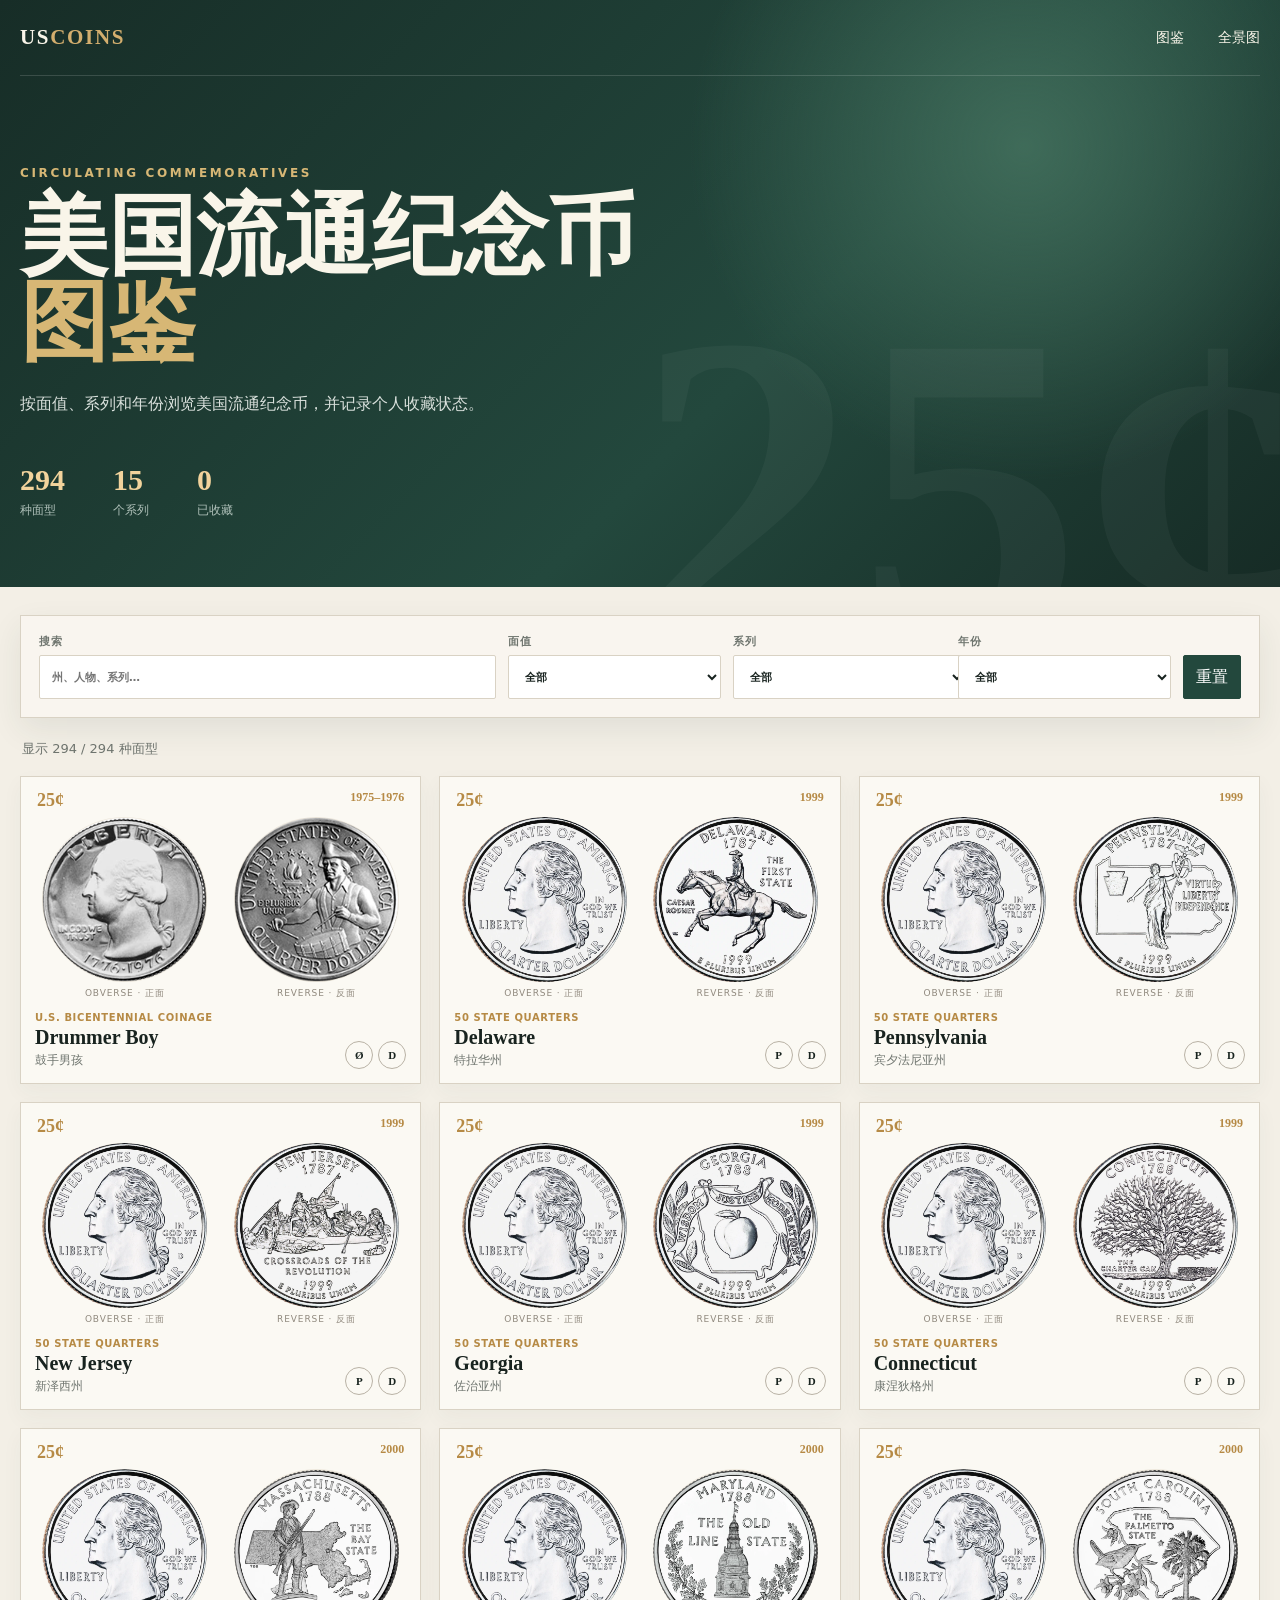
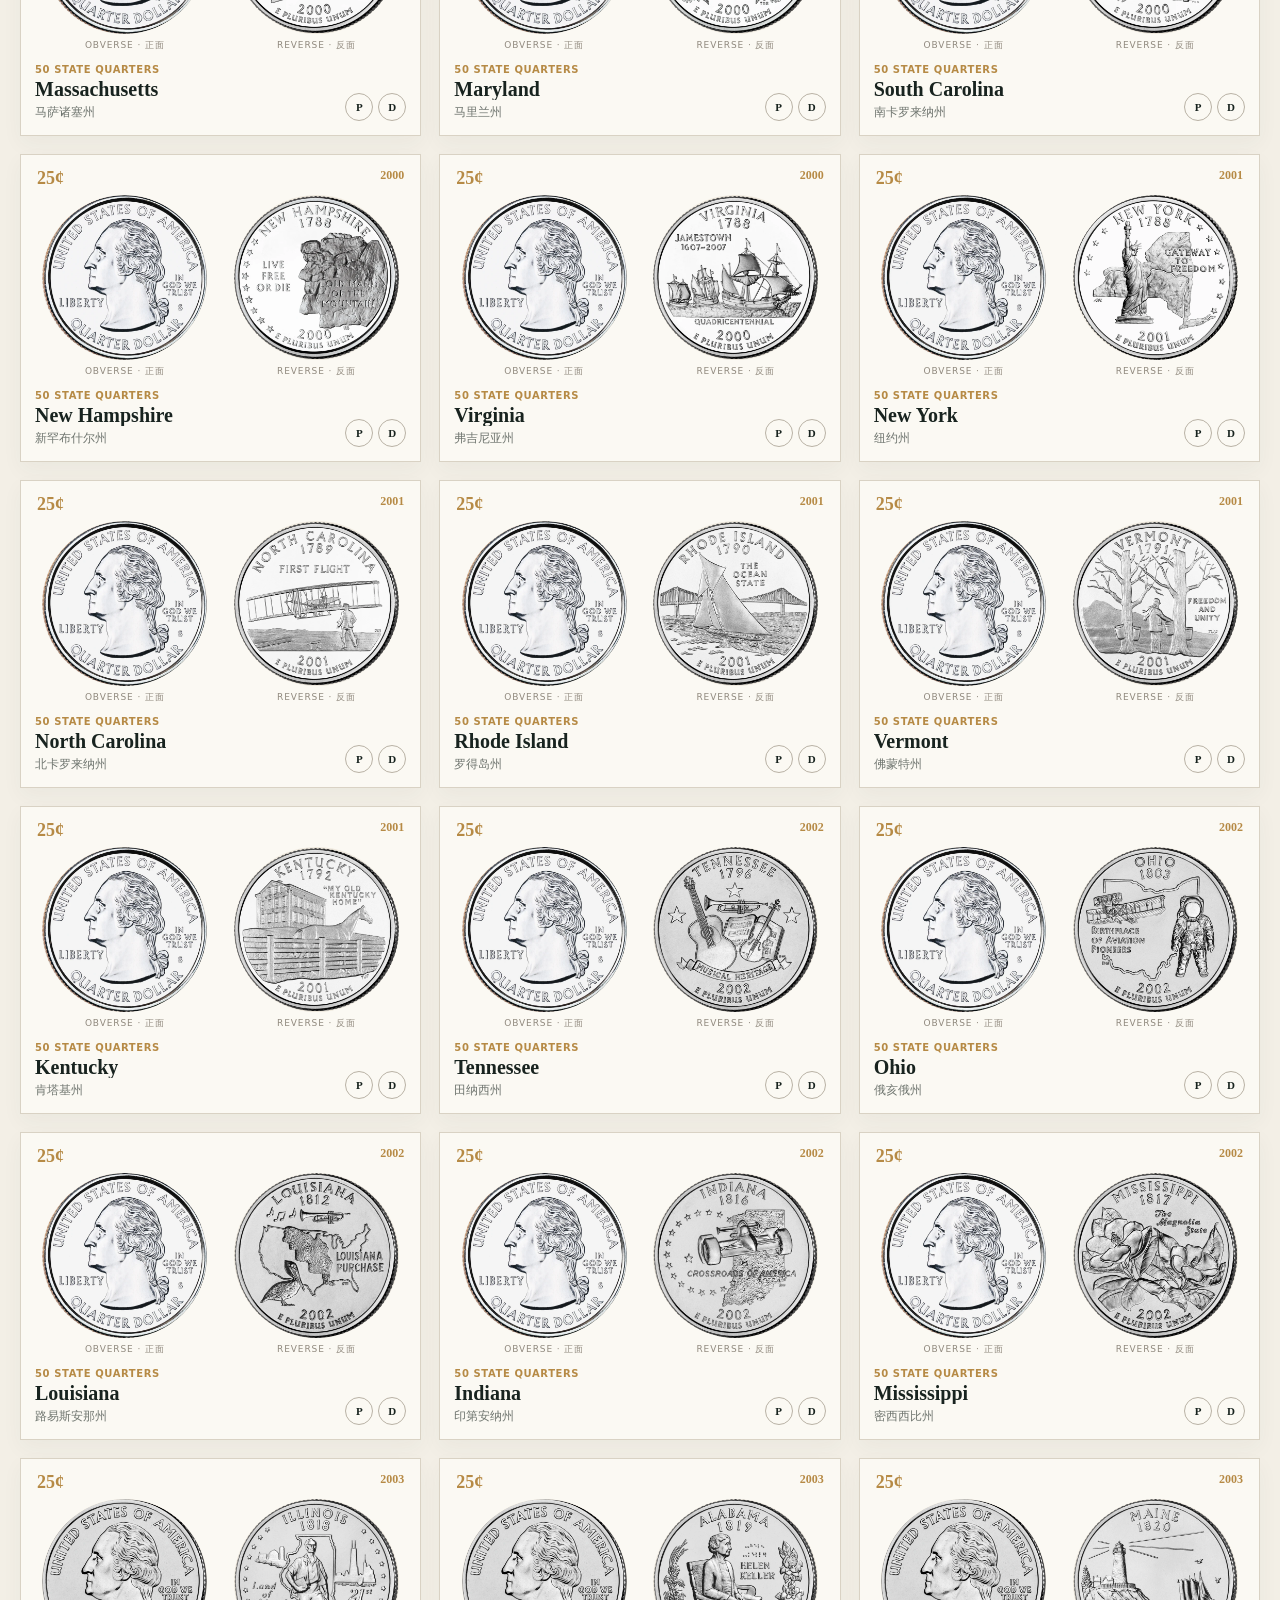
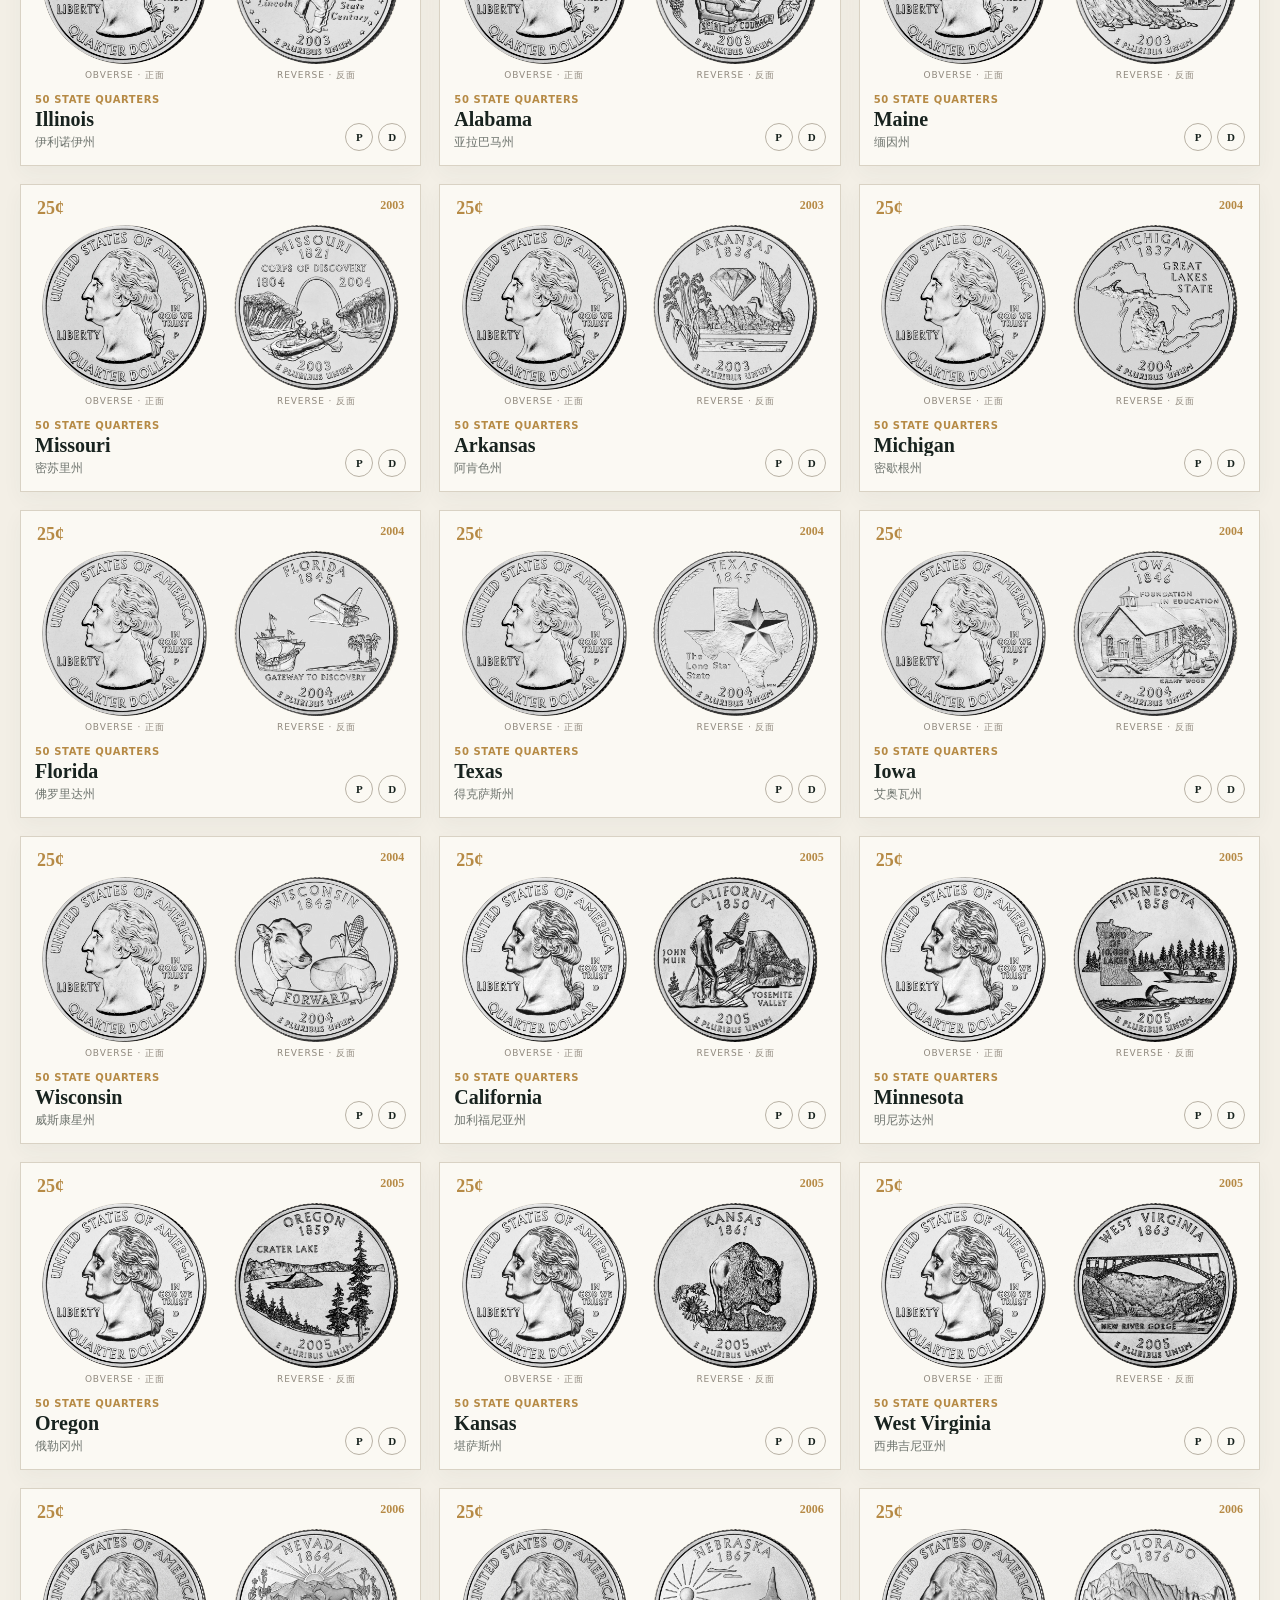
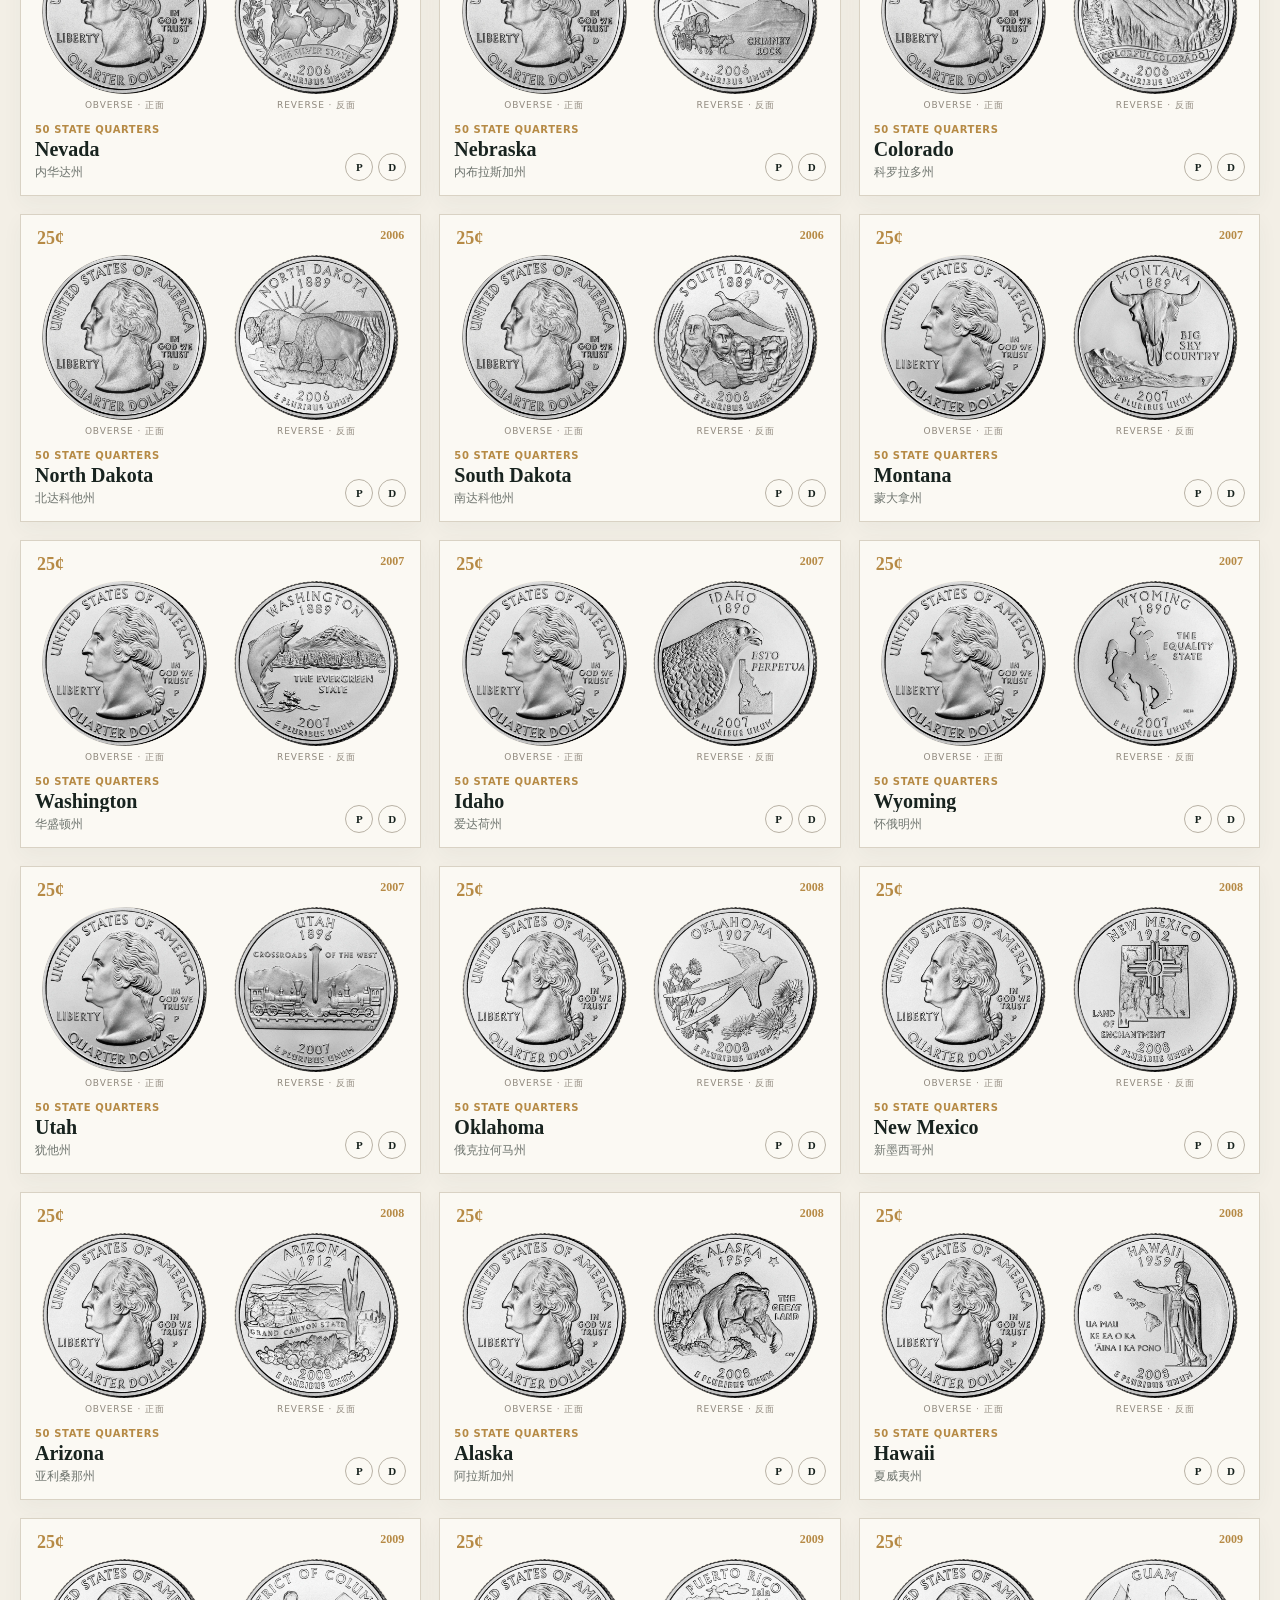
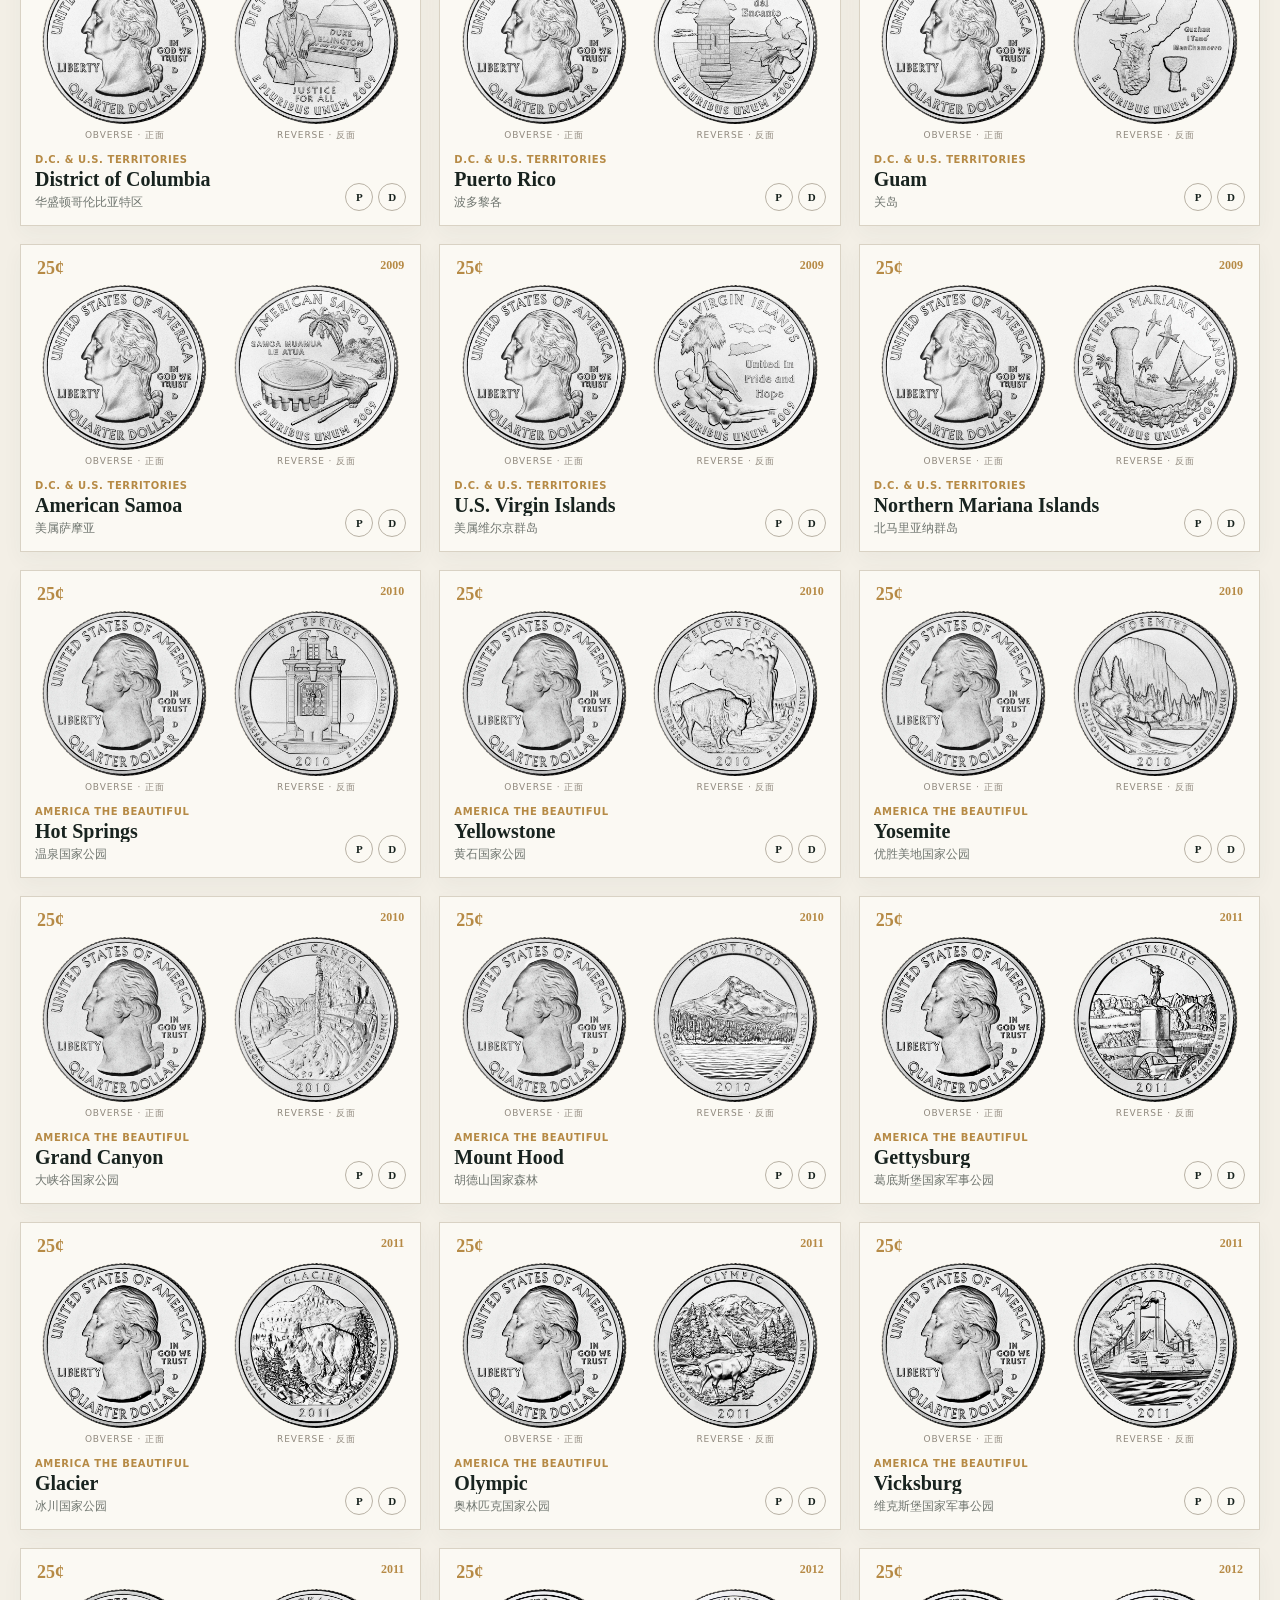
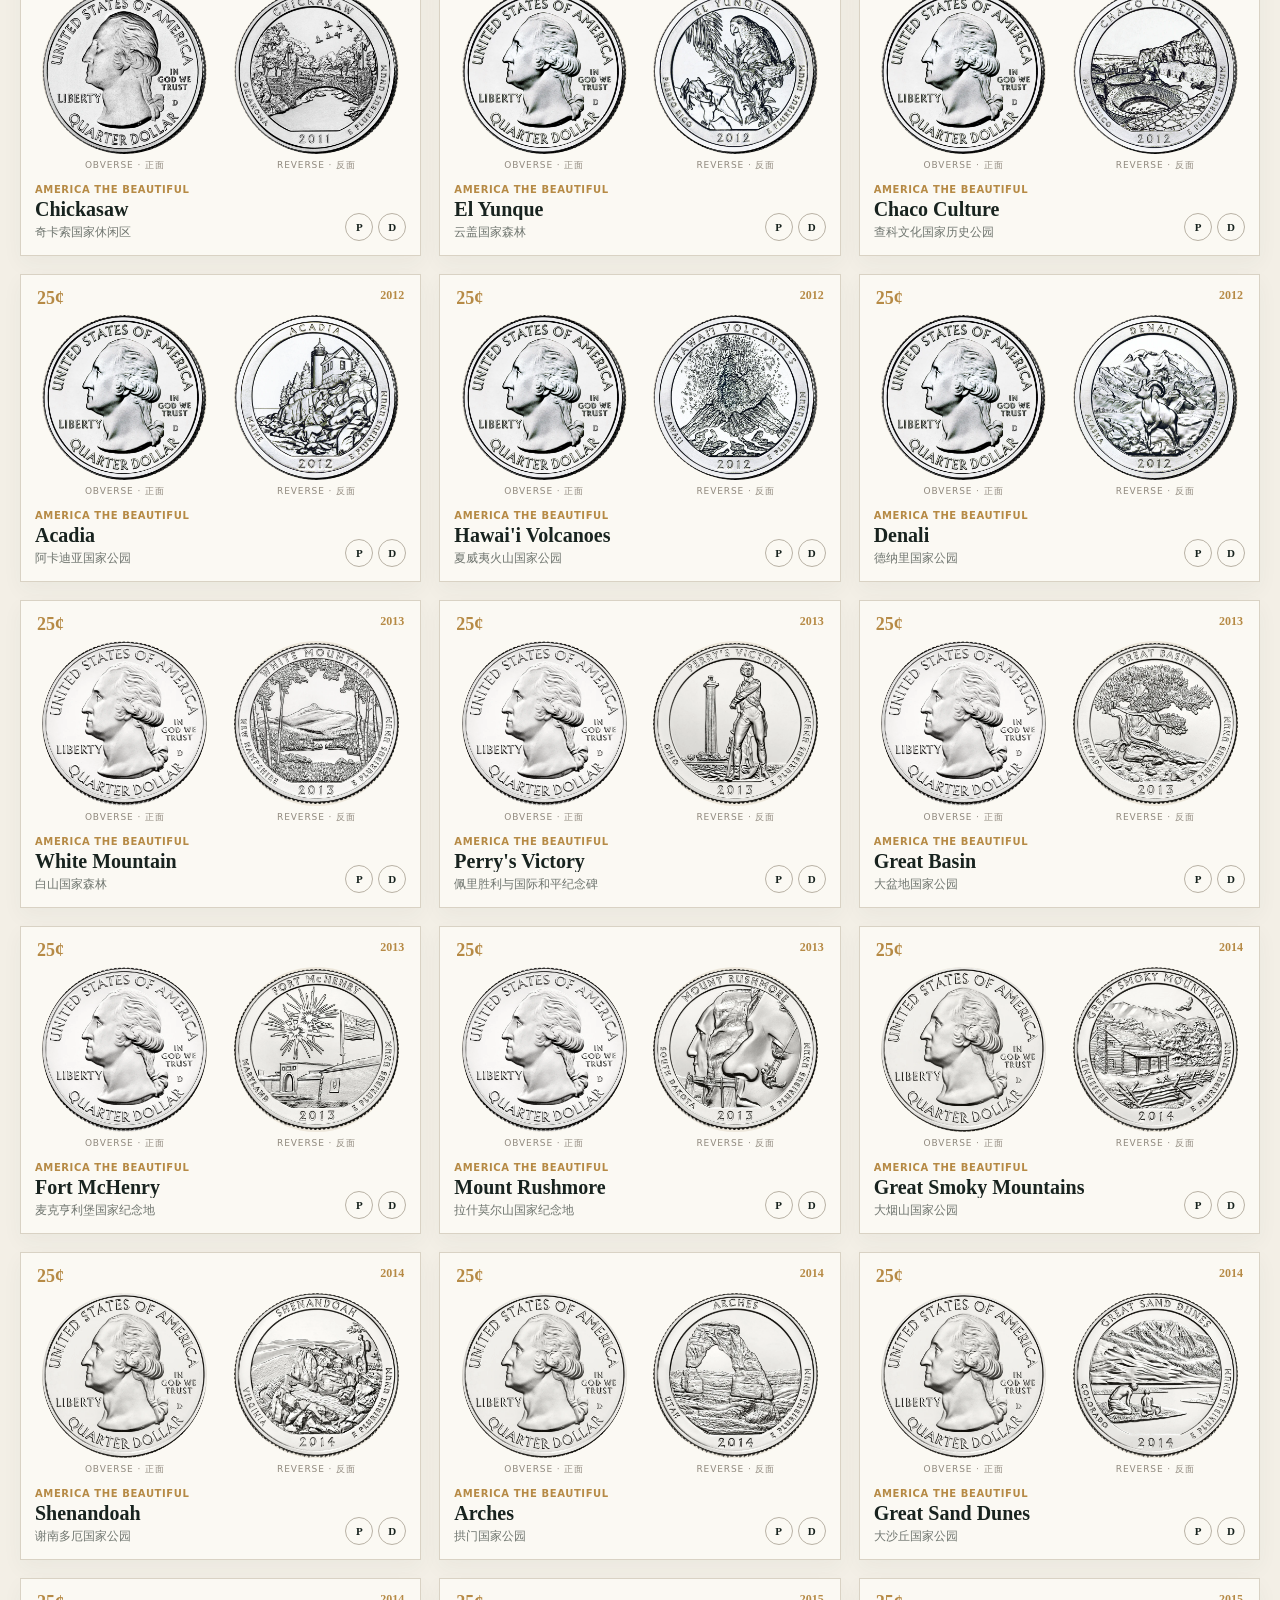
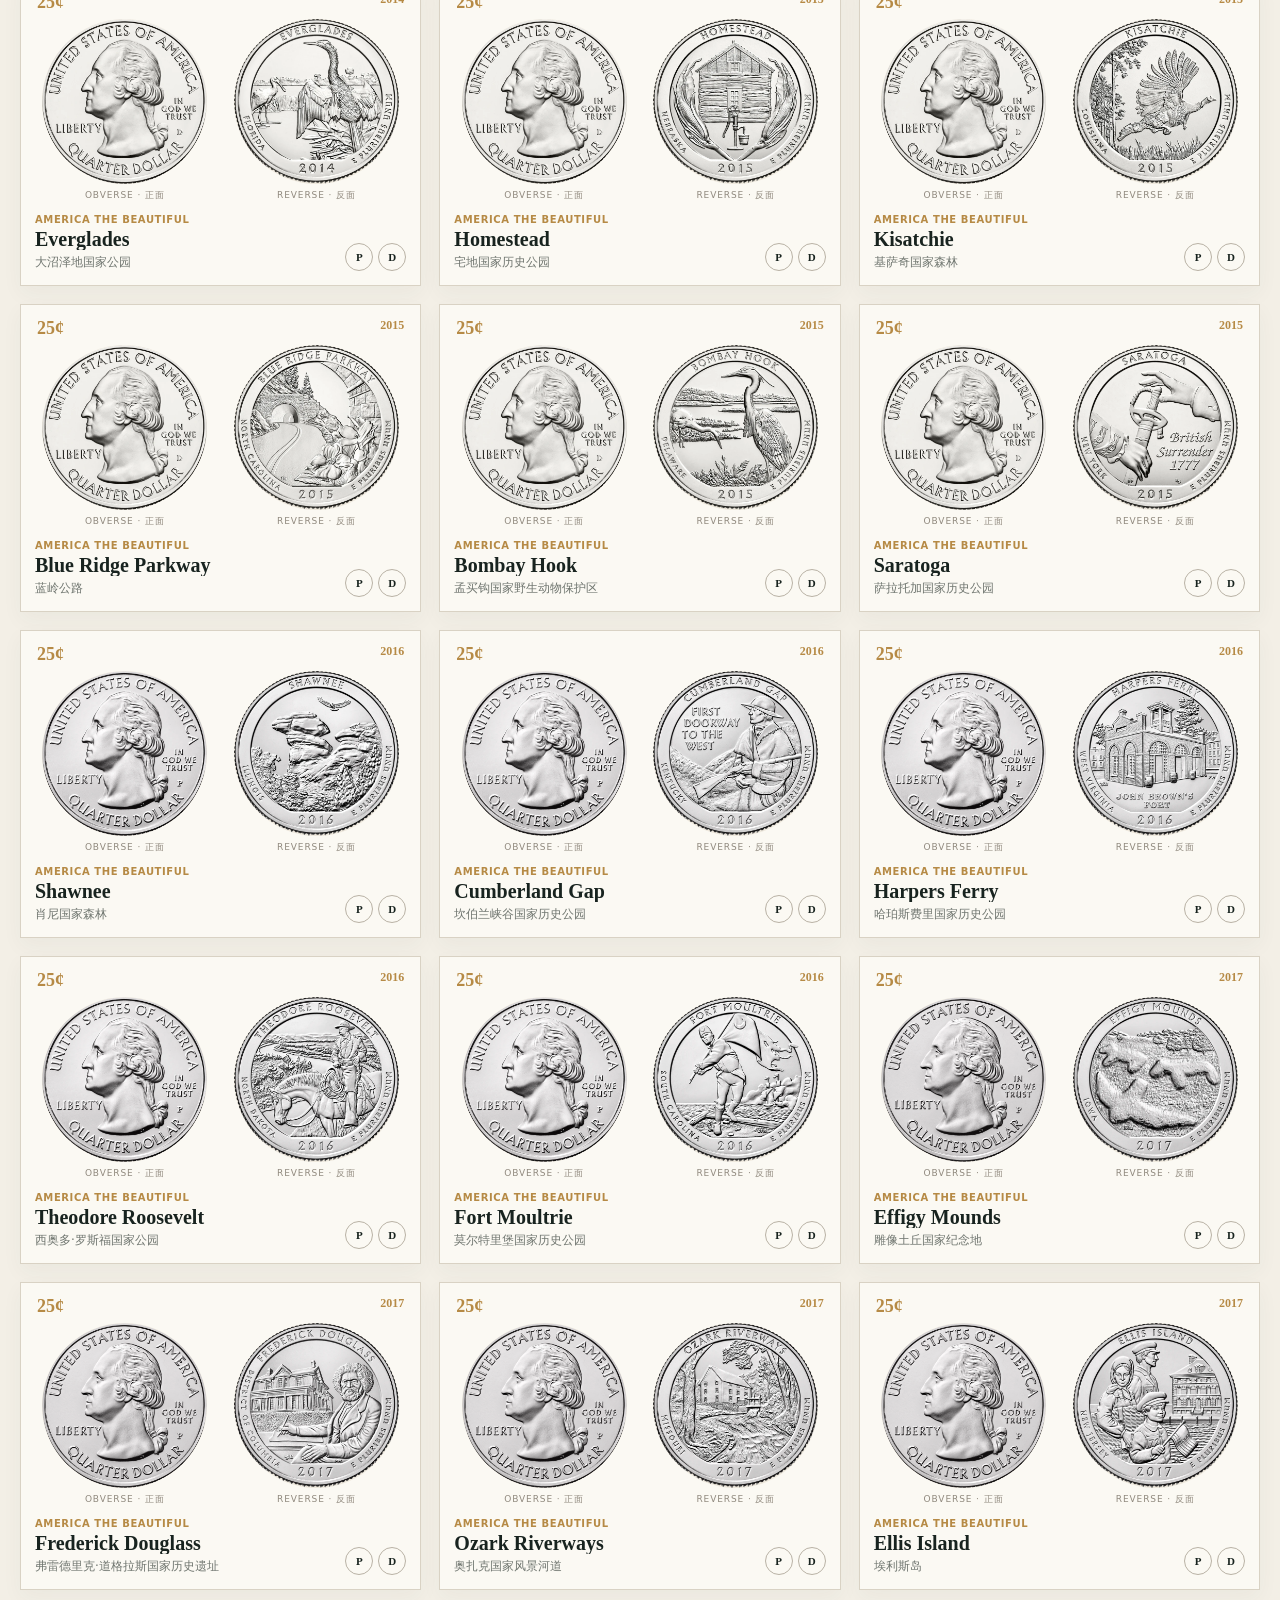
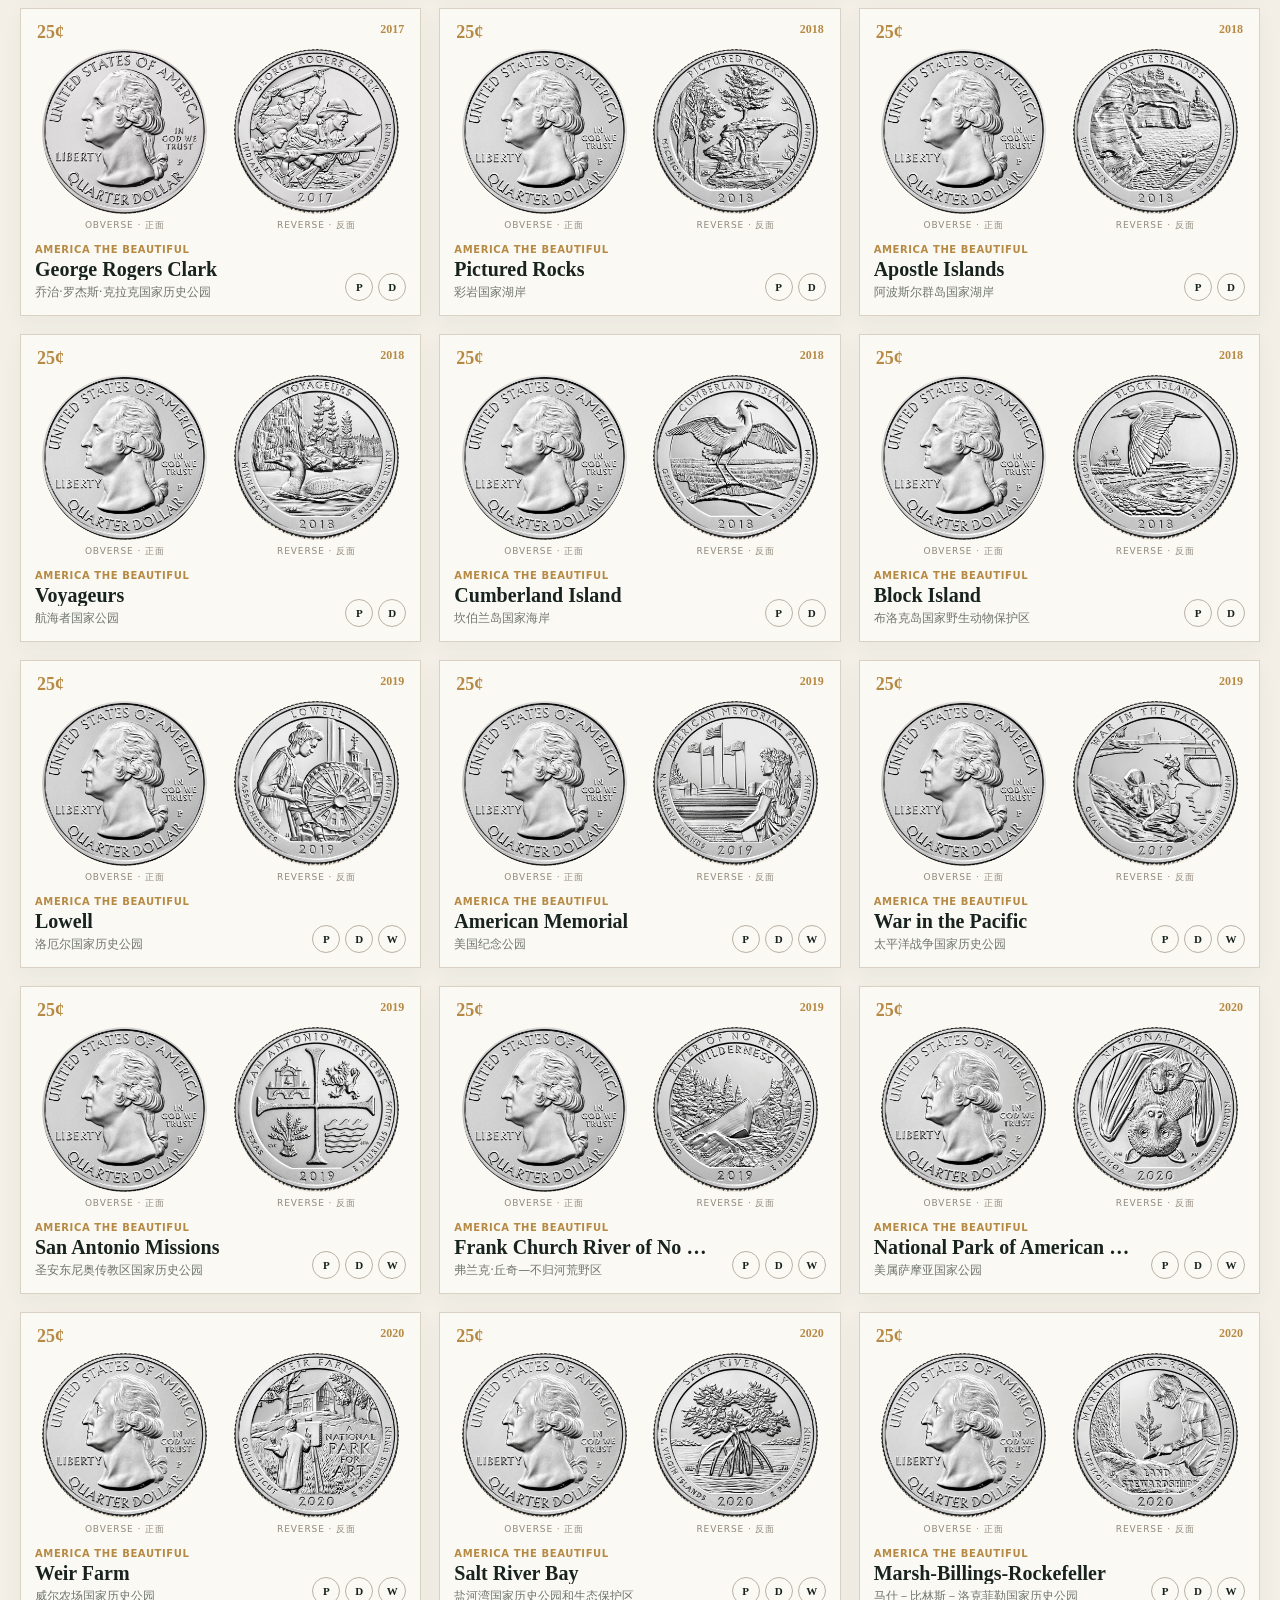
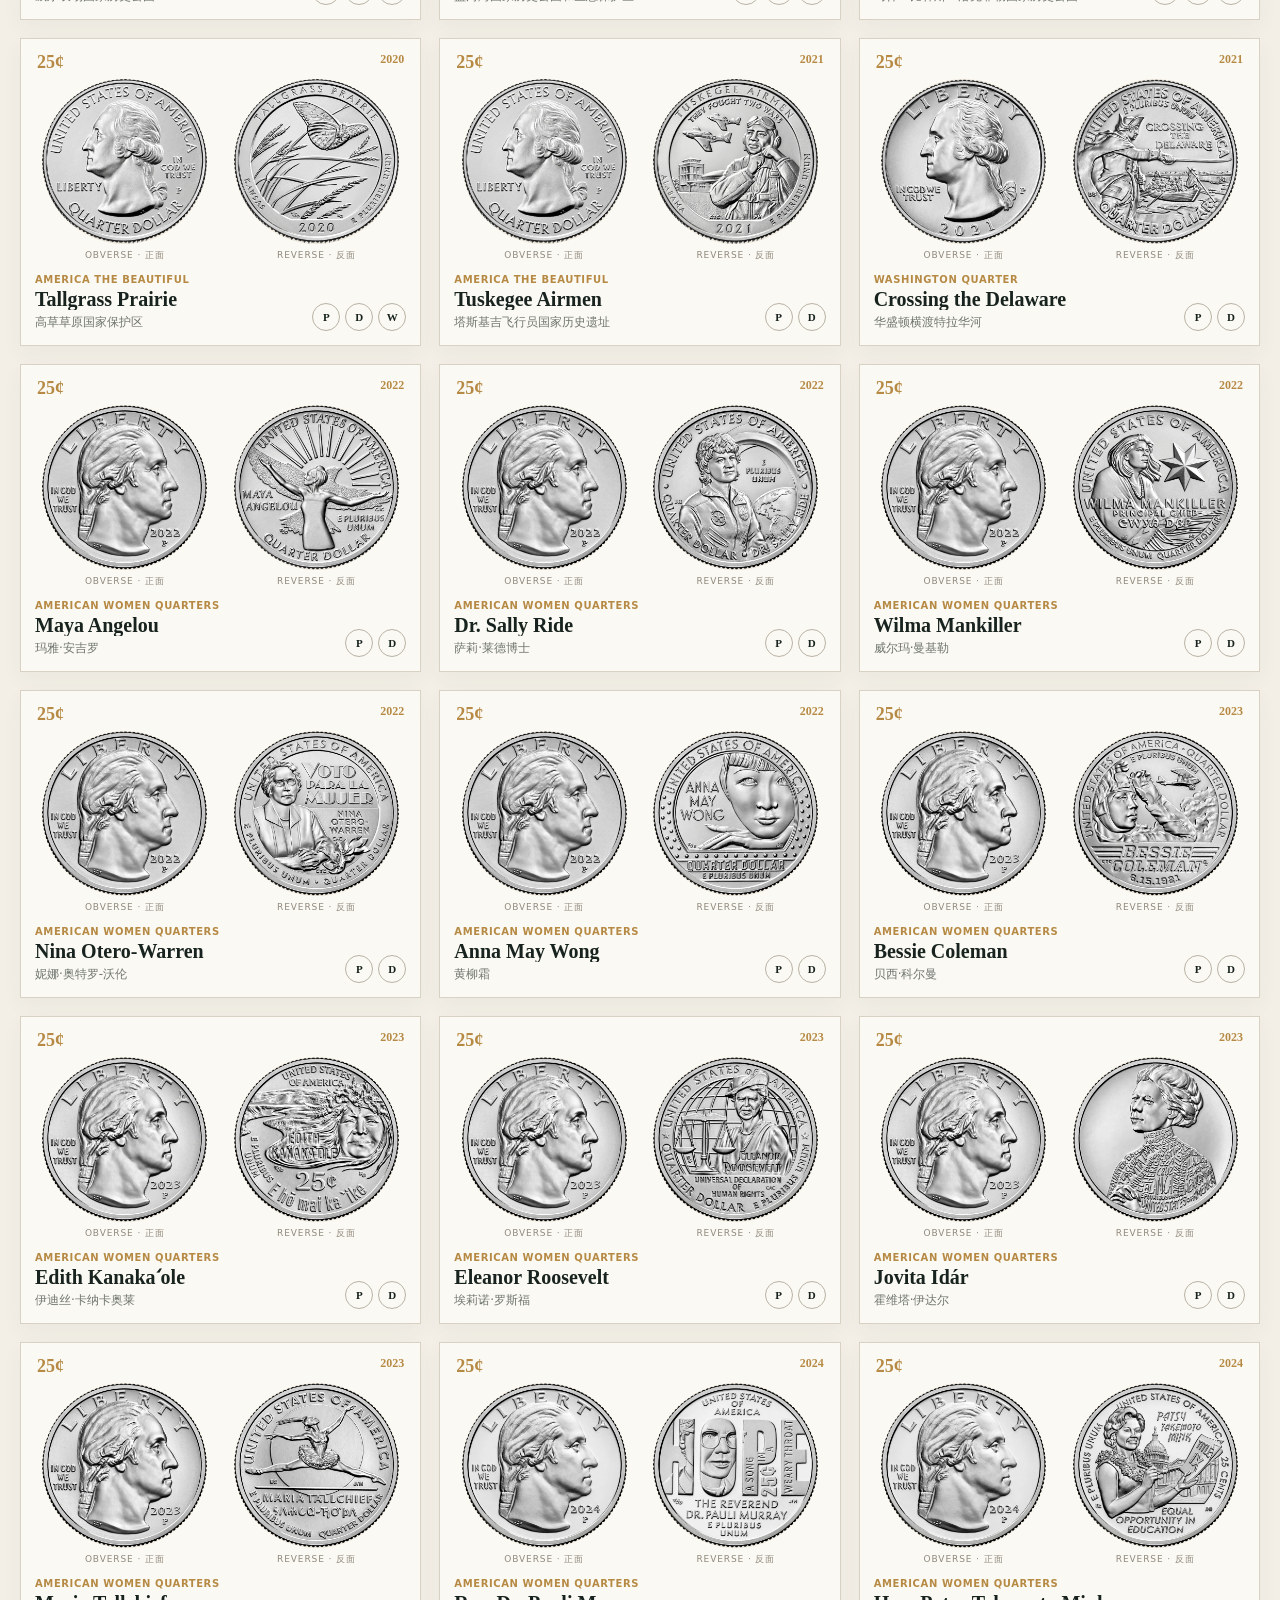
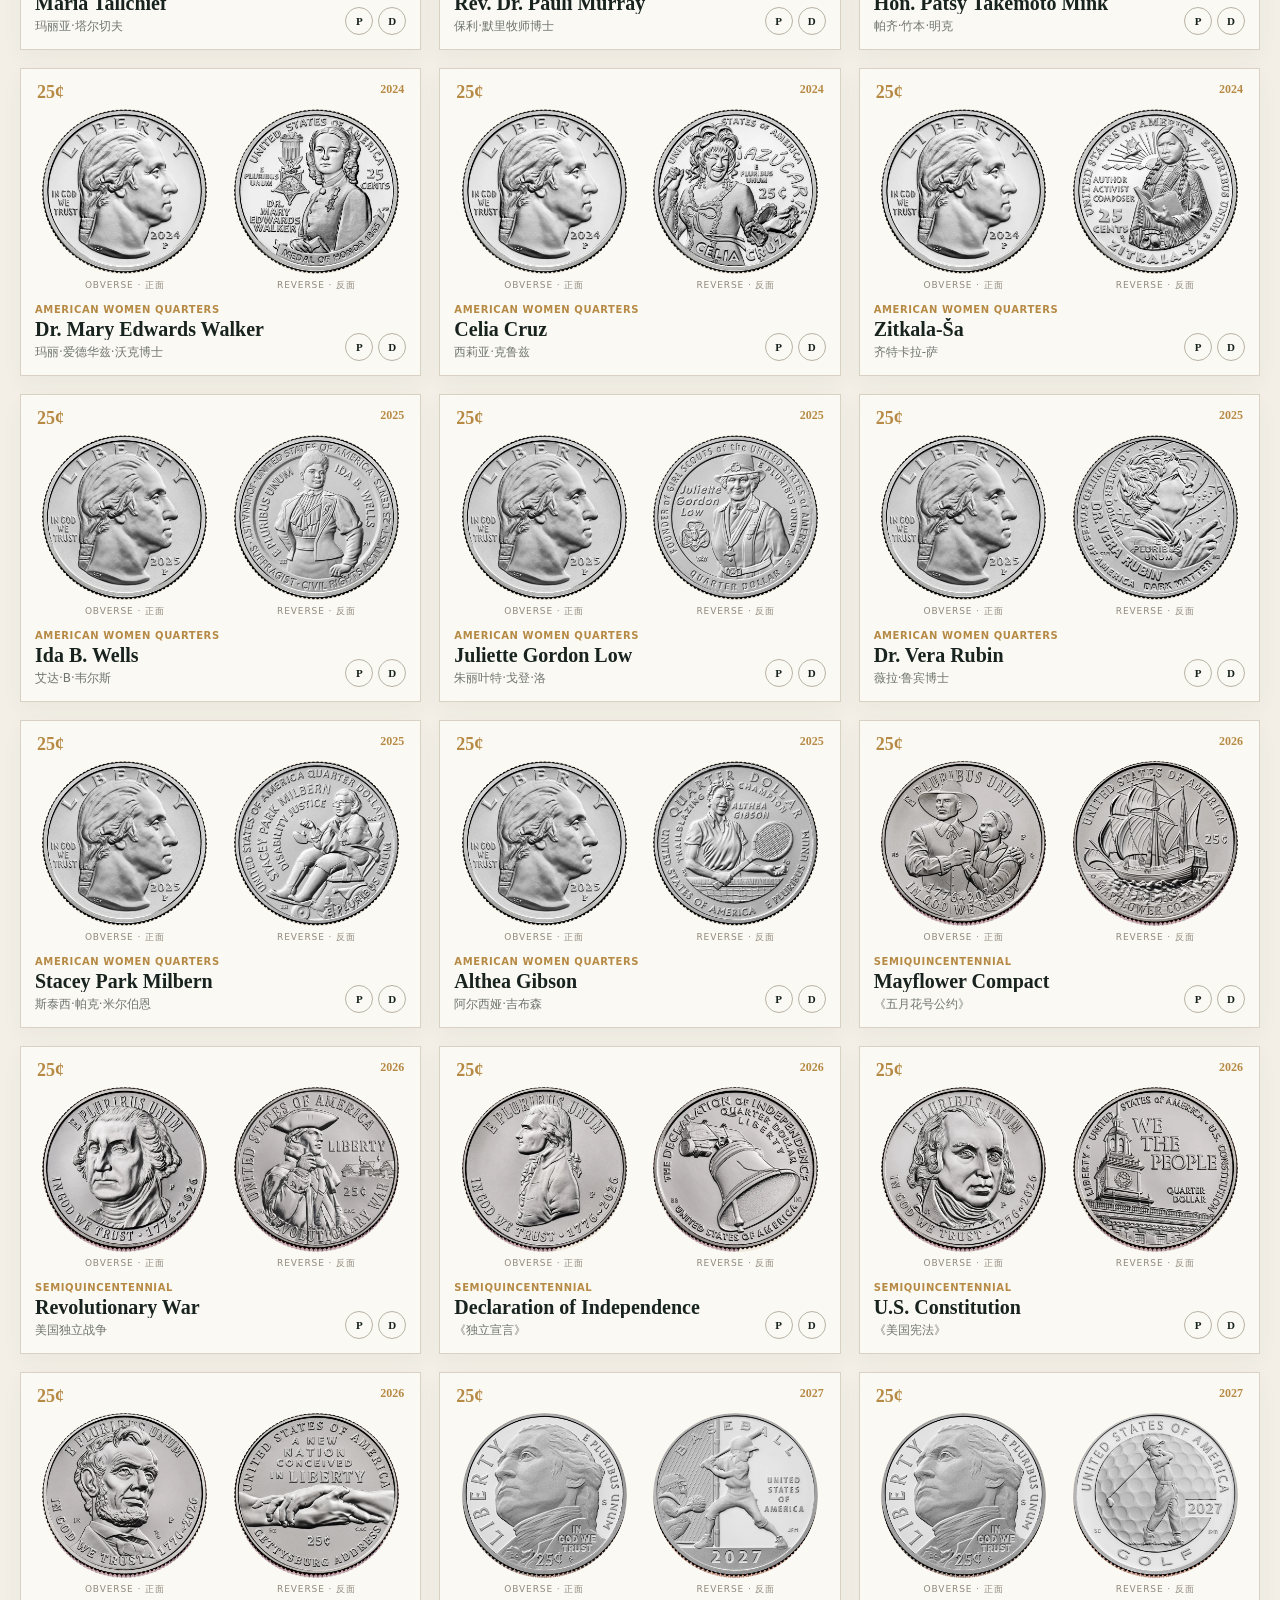
==== index.html @ a8a4263d "Add 2027 youth and Paralympic coin images" ====
<!doctype html>
<html lang="zh-CN">
<head>
  <meta charset="utf-8">
  <meta name="viewport" content="width=device-width,initial-scale=1">
  <meta name="description" content="美国流通纪念币图鉴与收藏记录">
  <title>US Coins · 美国流通纪念币图鉴</title>
  <link rel="stylesheet" href="css/styles.css?v=20261111i">
</head>
<body>
  <header class="hero">
    <nav class="nav wrap"><a class="brand" href="#top">US<span>COINS</span></a><a href="#catalog">图鉴</a><a class="panorama-link" href="panorama/">全景图</a></nav>
    <div class="hero-copy wrap" id="top">
      <p class="eyebrow">CIRCULATING COMMEMORATIVES</p>
      <h1>美国流通纪念币<br><em>图鉴</em></h1>
      <p>按面值、系列和年份浏览美国流通纪念币，并记录个人收藏状态。</p>
      <div class="stats"><div><strong id="statCoins">0</strong><span>种面型</span></div><div><strong id="statSeries">0</strong><span>个系列</span></div><div><strong id="statOwned">0</strong><span>已收藏</span></div></div>
    </div>
  </header>

  <main class="wrap" id="catalog">
    <section class="toolbar" aria-label="筛选">
      <label class="search"><span>搜索</span><input id="search" type="search" placeholder="州、人物、系列…"></label>
      <label><span>面值</span><select id="denomination"><option value="">全部</option></select></label>
      <label><span>系列</span><select id="series"><option value="">全部</option></select></label>
      <label><span>年份</span><select id="year"><option value="">全部</option></select></label>
      <button id="reset" type="button">重置</button>
    </section>
    <div class="result-line"><span id="resultCount"></span></div>
    <section class="coin-grid" id="coinGrid" aria-live="polite"></section>
    <p class="empty" id="empty" hidden>没有符合条件的币种。</p>

  </main>

  <template id="cardTemplate">
    <article class="coin-card">
      <div class="card-top"><span class="denom"></span><span class="year"></span></div>
      <div class="faces">
        <figure><div class="coin-image"><img class="obverse" alt="" loading="lazy"><span class="fallback">N/A</span></div><figcaption>OBVERSE · 正面</figcaption></figure>
        <figure><div class="coin-image"><img class="reverse" alt="" loading="lazy"><span class="fallback">N/A</span></div><figcaption>REVERSE · 反面</figcaption></figure>
      </div>
      <div class="card-body"><div class="coin-copy"><p class="series-name"></p><h3></h3><p class="name-zh"></p></div><div class="mints"></div></div>
    </article>
  </template>

  <footer><div class="wrap footer-inner"><a class="license-link" rel="license noopener" href="https://creativecommons.org/licenses/by-nc-sa/4.0/deed.zh-hans" target="_blank">CC BY-NC-SA 4.0</a><span>Copyright © 2026<span id="copyrightYears"></span> theluojia</span><span>US COINS · 静态图鉴 · 收藏状态保存在当前浏览器</span></div></footer>
  <script src="js/translations.js?v=20261111h"></script>
  <script src="js/data.js?v=20261111h"></script>
  <script src="js/coin-images.js?v=20261112a"></script>
  <script src="js/app.js?v=20261111i"></script>
  <script>
    (function () {
      var currentYear = new Date().getFullYear();
      document.getElementById('copyrightYears').textContent = currentYear > 2026 ? '–' + currentYear : '';
    })();
  </script>
</body>
</html>
---- css/styles.css ----
:root{--ink:#18231f;--paper:#f3efe6;--card:#fbf9f3;--gold:#b68a45;--green:#23483d;--muted:#6f756f;--line:#d9d2c4;--rust:#a95336}
*{box-sizing:border-box}html{scroll-behavior:smooth}body{margin:0;background:var(--paper);color:var(--ink);font-family:Inter,"Noto Sans SC",system-ui,sans-serif}.wrap{width:min(1420px,calc(100% - 40px));margin:auto}.hero{min-height:520px;color:#f9f5e9;background:radial-gradient(circle at 80% 25%,#3f6b59 0,transparent 30%),linear-gradient(135deg,#172d27,#23483d 60%,#162b25);position:relative;overflow:hidden}.hero:after{content:"25¢";position:absolute;right:-2vw;bottom:-10vw;font:900 35vw/1 Georgia,serif;color:#fff;opacity:.035}.nav{height:76px;display:flex;align-items:center;gap:34px;border-bottom:1px solid #ffffff25;position:relative;z-index:1}.nav a{color:inherit;text-decoration:none;font-size:14px}.nav .brand{font:800 21px Georgia,serif;letter-spacing:.08em;margin-right:auto}.brand span{color:#d3ae6e}.hero-copy{padding:78px 0 68px;position:relative;z-index:1}.eyebrow{font-size:12px;letter-spacing:.22em;font-weight:800;color:#d7b775}.hero h1{font:700 clamp(44px,7vw,88px)/.98 Georgia,"Noto Serif SC",serif;margin:14px 0 24px;max-width:950px}.hero h1 em{color:#d7b775;font-style:normal}.hero-copy>p:not(.eyebrow){max-width:720px;color:#d9e0dc;line-height:1.8}.stats{display:flex;gap:48px;margin-top:44px}.stats div{display:grid}.stats strong{font:700 30px Georgia,serif;color:#f2d39c}.stats span{font-size:12px;color:#afc0b9;margin-top:5px}.toolbar{position:sticky;top:0;z-index:10;display:grid;grid-template-columns:minmax(240px,1.5fr) repeat(3,minmax(140px,.7fr)) auto;gap:12px;align-items:end;padding:18px;margin:28px 0 12px;background:#f9f6efee;border:1px solid var(--line);box-shadow:0 12px 30px #22372f15;backdrop-filter:blur(12px)}label{display:grid;gap:6px;font-size:11px;font-weight:800;letter-spacing:.08em;color:var(--muted)}input,select,.toolbar button{height:44px;border:1px solid var(--line);background:white;color:var(--ink);padding:0 12px;font:inherit;border-radius:2px}.toolbar button{background:var(--green);color:white;border-color:var(--green);cursor:pointer}.result-line{display:flex;justify-content:space-between;align-items:center;color:var(--muted);font-size:13px;padding:10px 2px 18px}.coin-grid{display:grid;grid-template-columns:repeat(3,minmax(0,1fr));gap:18px}.coin-card{background:var(--card);border:1px solid var(--line);min-width:0;box-shadow:0 8px 20px #34453e0b;transition:.2s transform,.2s box-shadow}.coin-card:hover{transform:translateY(-3px);box-shadow:0 14px 32px #34453e18}.card-top{display:flex;justify-content:space-between;padding:14px 16px 0;font:700 12px/1 Georgia,serif;color:var(--gold)}.denom{font-size:18px}.faces{display:grid;grid-template-columns:1fr 1fr;gap:8px;padding:8px 12px 2px}.faces figure{margin:0;text-align:center}.coin-image{aspect-ratio:1;position:relative;display:grid;place-items:center;background:radial-gradient(circle,#fff 0,#eee8dc 70%,#ded5c4 100%);border-radius:50%;overflow:hidden;max-width:165px;margin:auto}.coin-image img{width:100%;height:100%;object-fit:contain;display:block;opacity:0}.coin-image.loaded img{opacity:1}.fallback{font:600 11px/1.5 system-ui;color:#90897e}.coin-image.loaded .fallback{display:none}.faces figcaption{font-size:9px;letter-spacing:.1em;color:#90897e;margin-top:5px}.card-body{padding:10px 14px 14px;display:grid;grid-template-columns:minmax(0,1fr) auto;gap:12px;align-items:end}.coin-copy{min-width:0}.series-name{margin:0 0 3px;color:var(--gold);font-size:10px;font-weight:800;text-transform:uppercase;letter-spacing:.06em;white-space:nowrap;overflow:hidden;text-overflow:ellipsis}.card-body h3{font:700 20px/1.1 Georgia,"Noto Serif SC",serif;margin:0;white-space:nowrap;overflow:hidden;text-overflow:ellipsis}.name-zh{color:var(--muted);font-size:12px;margin:4px 0 0;white-space:nowrap;overflow:hidden;text-overflow:ellipsis}.mints{display:flex;gap:5px;margin:0;padding-top:14px;position:relative;align-items:flex-end;justify-content:flex-end}.mints:before{content:"厂标";position:absolute;top:0;right:0;font-size:9px;color:var(--muted);letter-spacing:.08em}.mints button{width:28px;height:28px;border-radius:50%;border:1px solid #b9b2a5;background:transparent;font:700 11px Georgia,serif;color:var(--ink);cursor:pointer}.mints button.owned{background:var(--green);border-color:var(--green);color:white;box-shadow:inset 0 0 0 3px #fff7}.empty{text-align:center;padding:80px}footer{border-top:1px solid var(--line);padding:30px 0;color:var(--muted);font-size:12px}.footer-inner{display:flex;align-items:center;justify-content:space-between;gap:16px;flex-wrap:wrap}.license-link{color:var(--green);font-weight:700;text-decoration:none;border-bottom:1px dashed #2f6b59}.license-link:hover{border-bottom-style:solid}
@media(max-width:1000px){.toolbar{grid-template-columns:1fr 1fr 1fr}.search{grid-column:span 2}.coin-grid{grid-template-columns:repeat(2,minmax(0,1fr))}}
@media(max-width:680px){.footer-inner{justify-content:center;text-align:center}.wrap{width:min(100% - 22px,1420px)}.hero{min-height:auto}.nav{height:62px}.nav a:not(.brand):not(.panorama-link){display:none}.nav .panorama-link{font-weight:700;color:#f2d39c}.hero-copy{padding:55px 0}.stats{gap:26px}.toolbar{position:static;grid-template-columns:1fr 1fr;padding:12px}.search{grid-column:span 2}.coin-grid{grid-template-columns:1fr}.result-line{align-items:flex-start;gap:12px}}
.mints{padding-top:0}.mints:before{content:none}
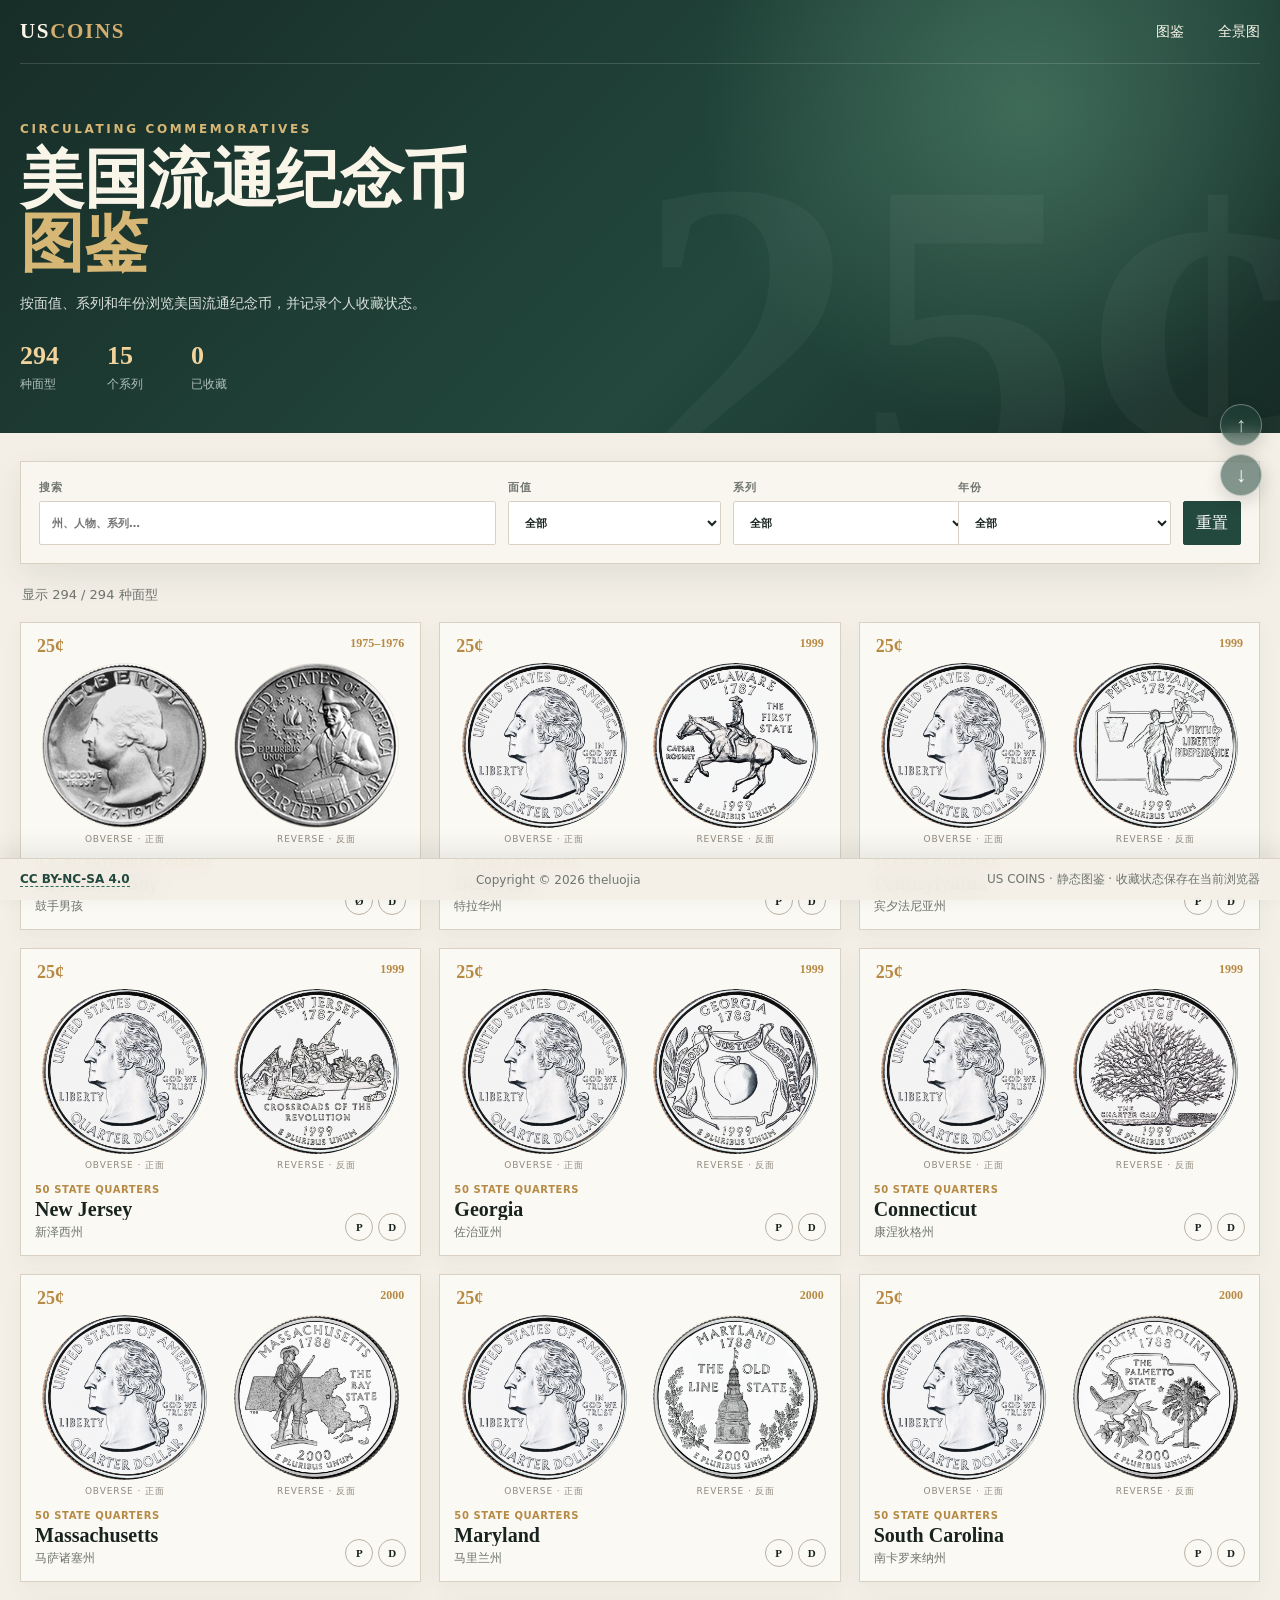
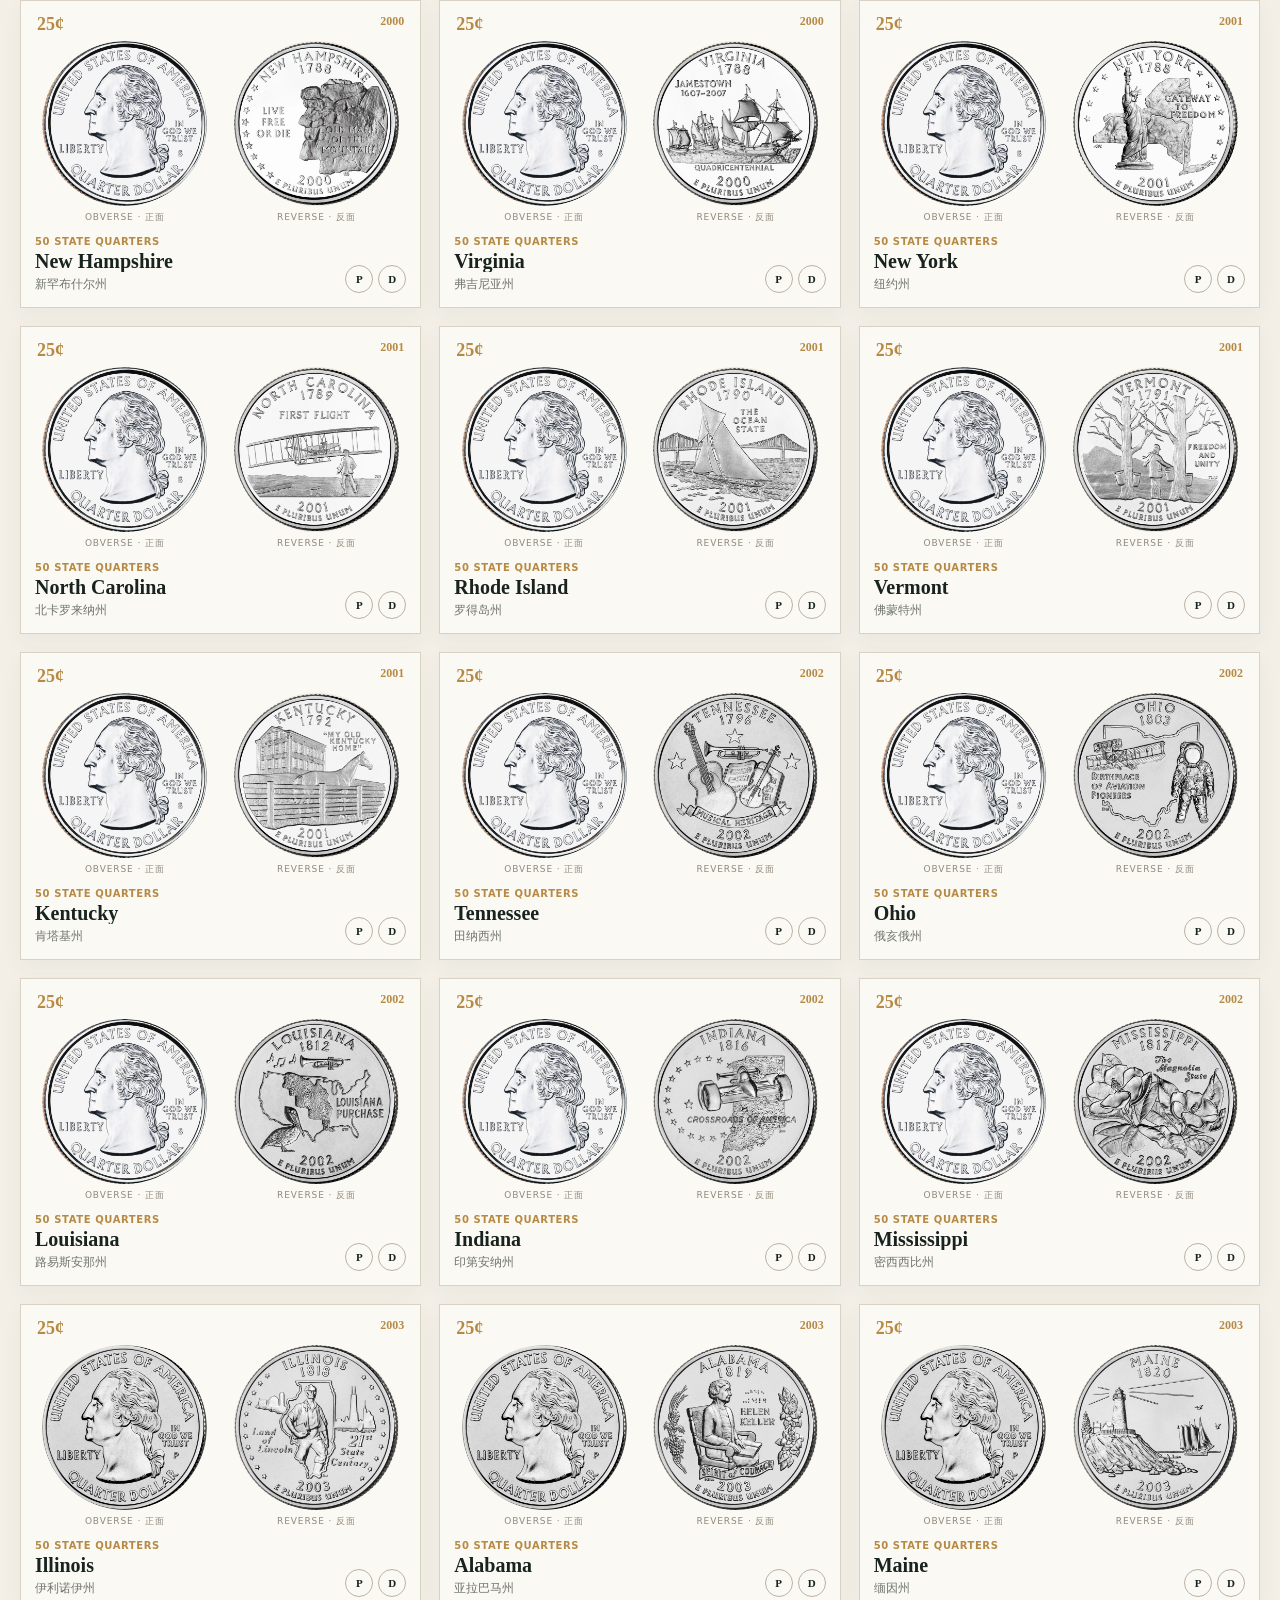
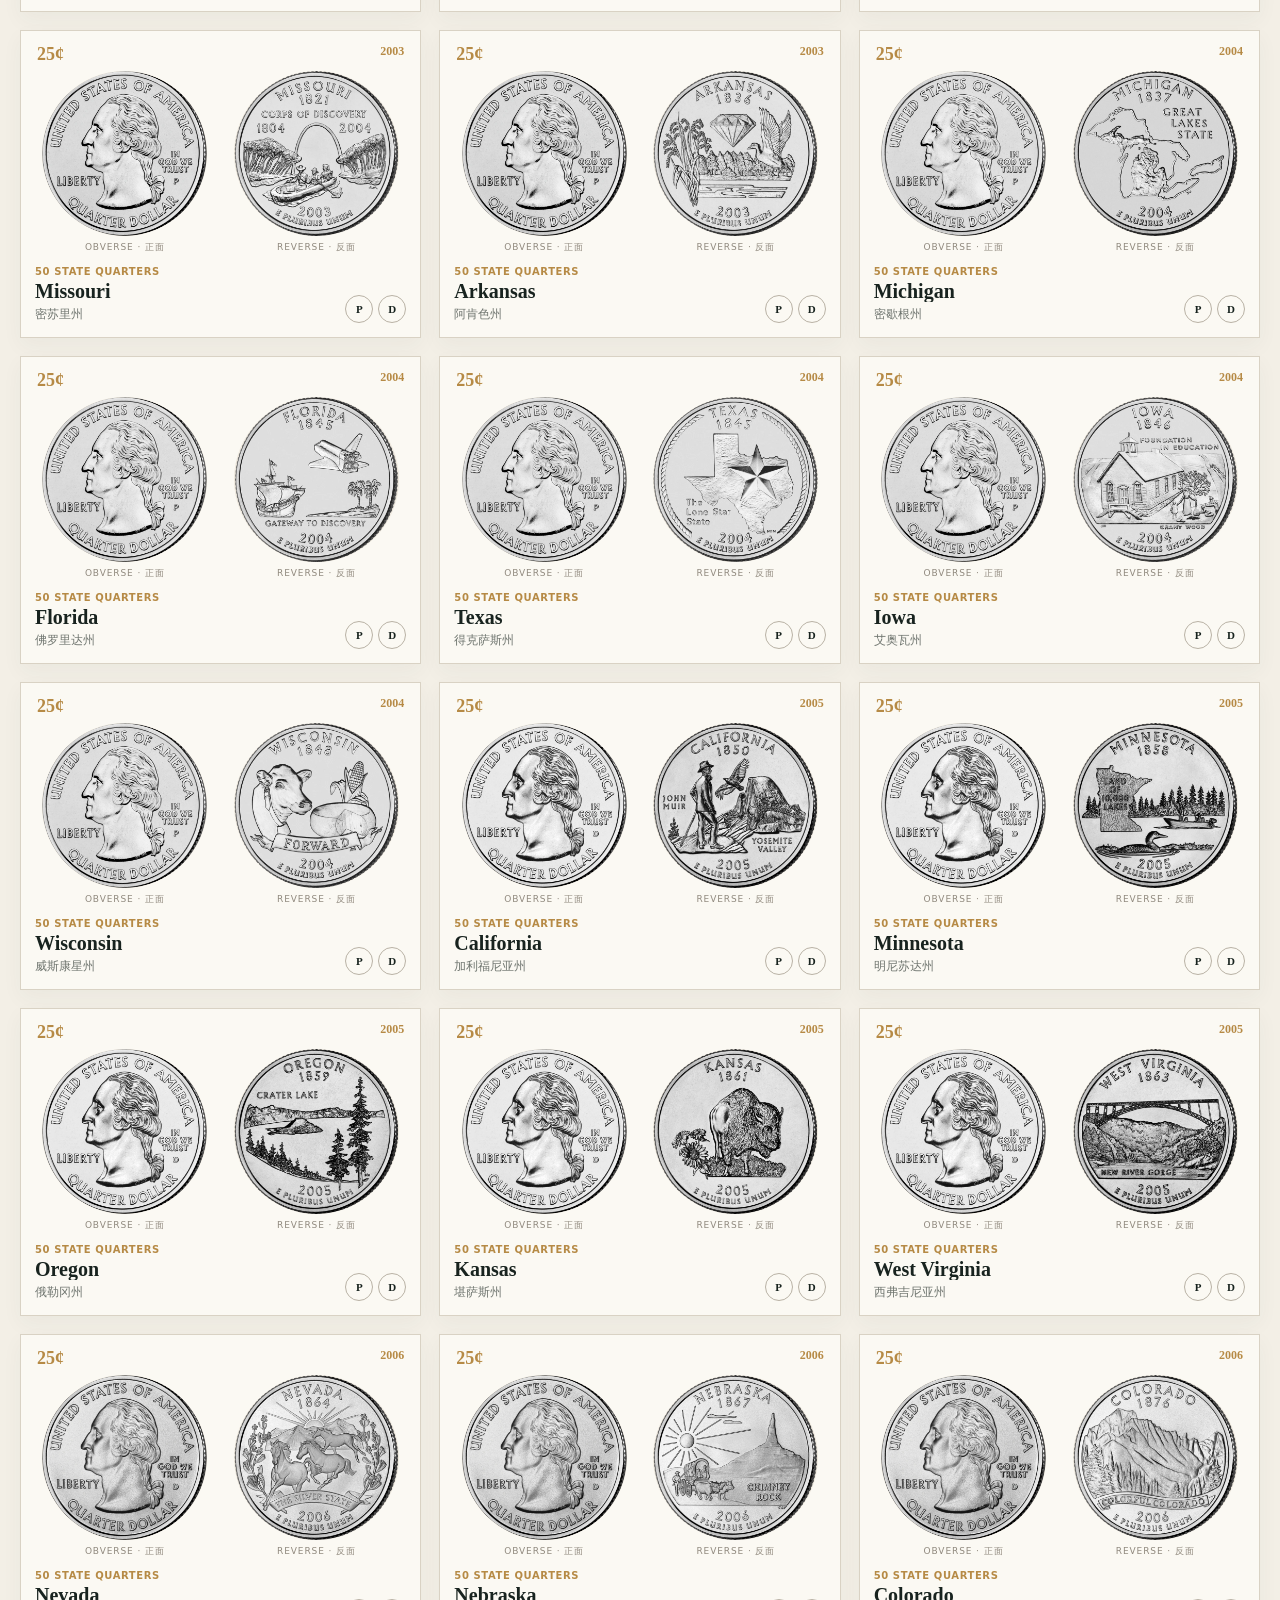
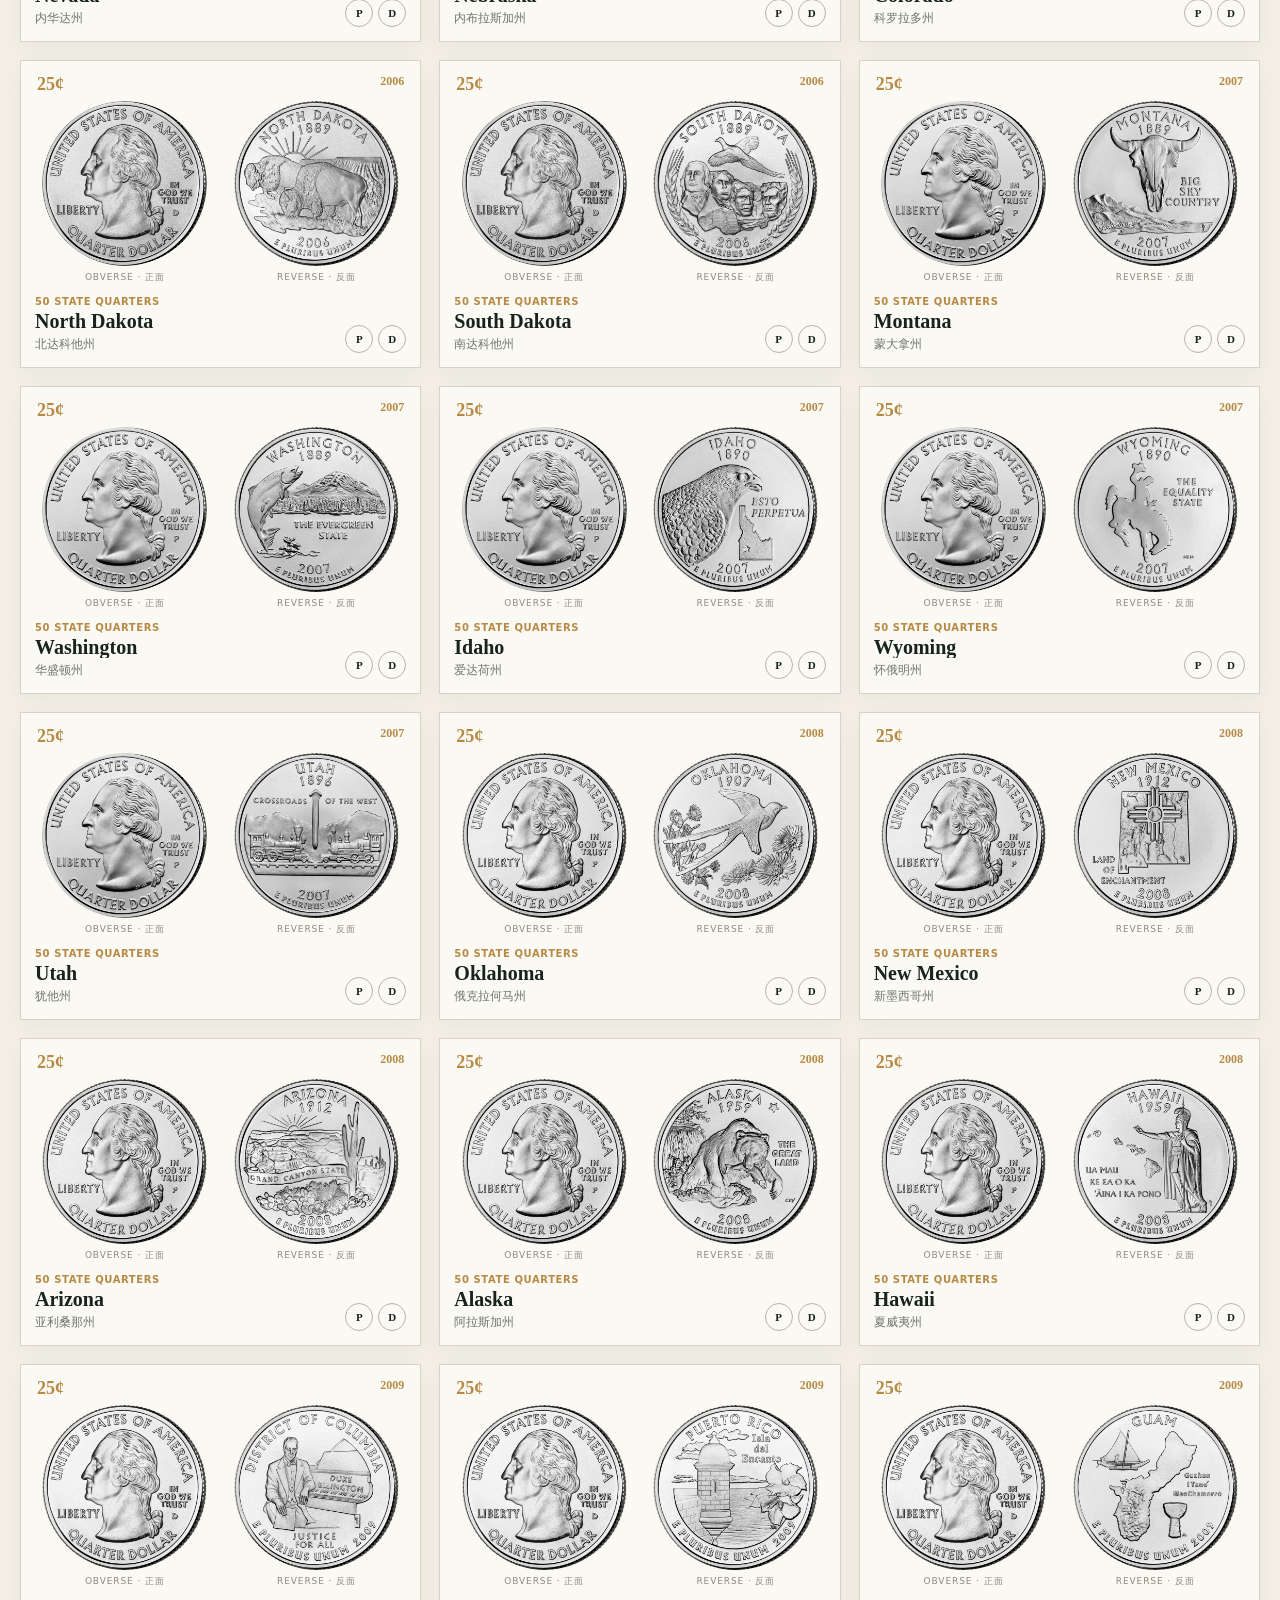
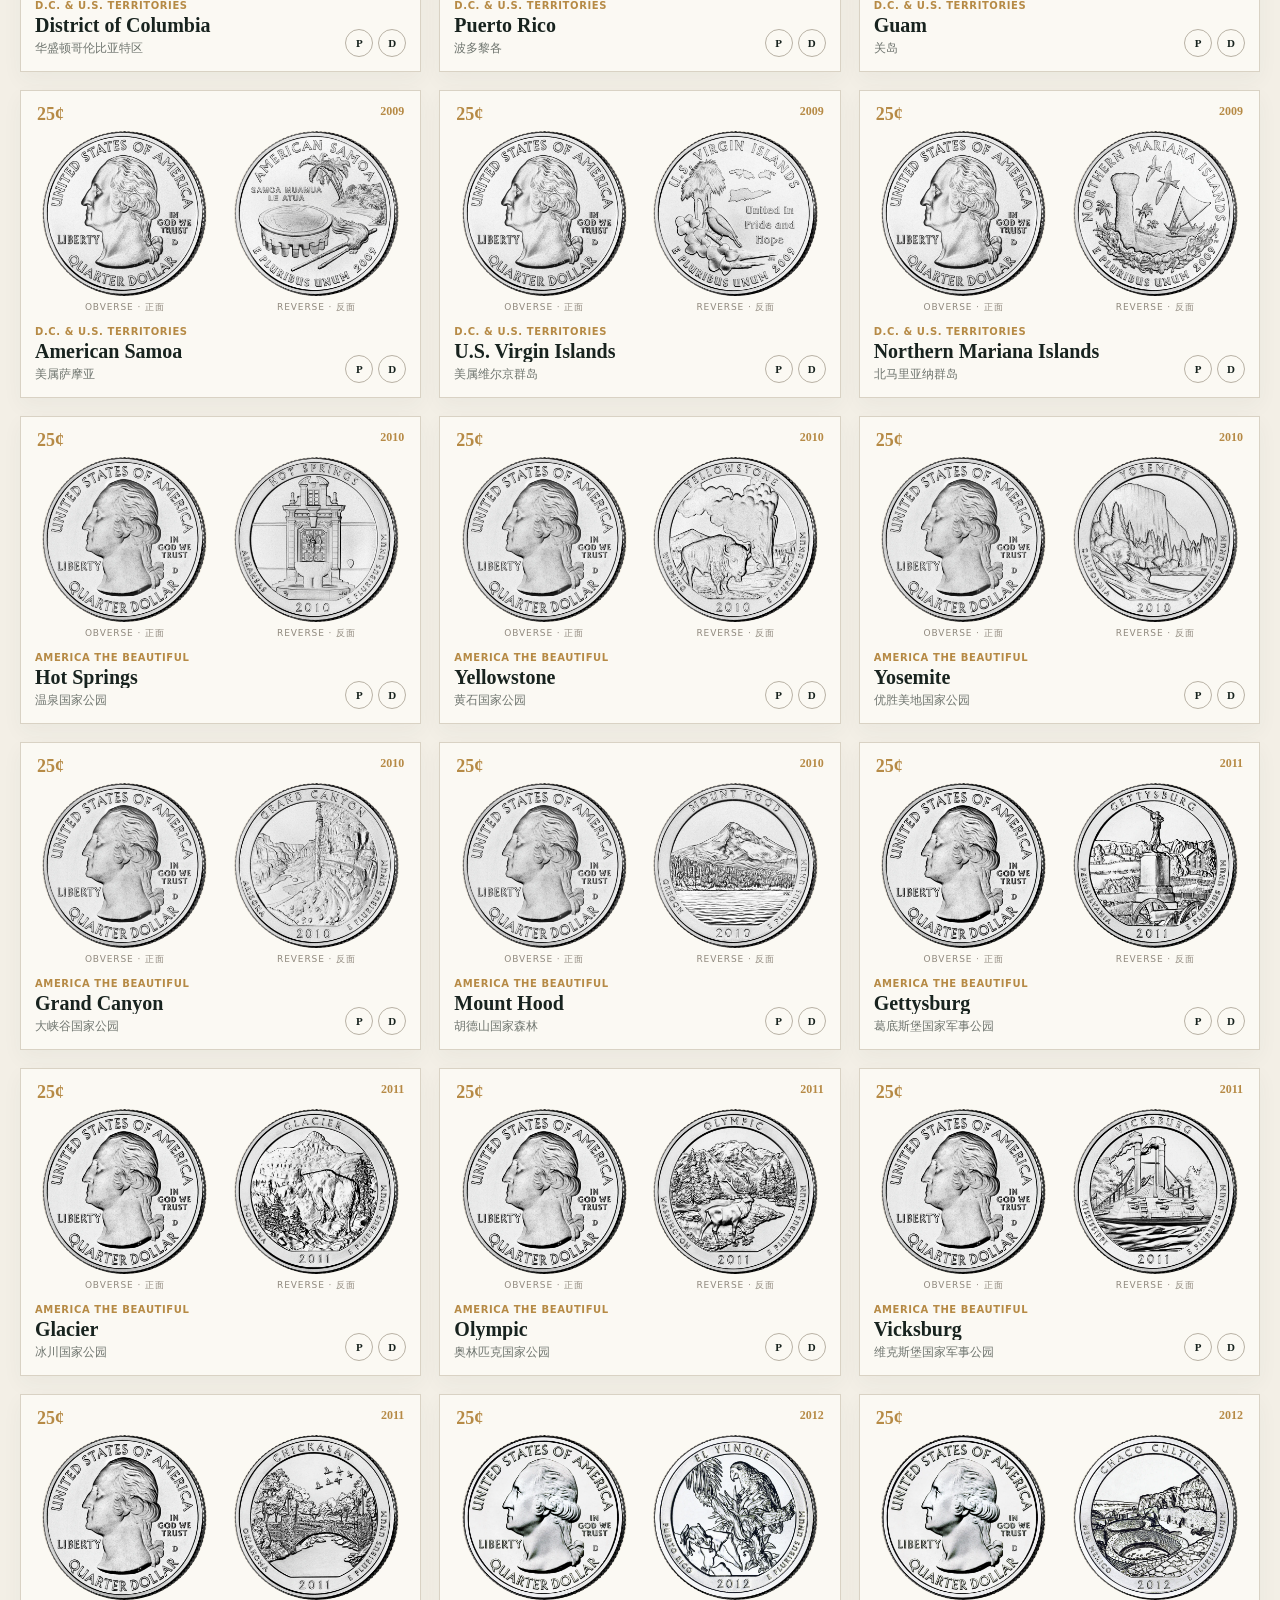
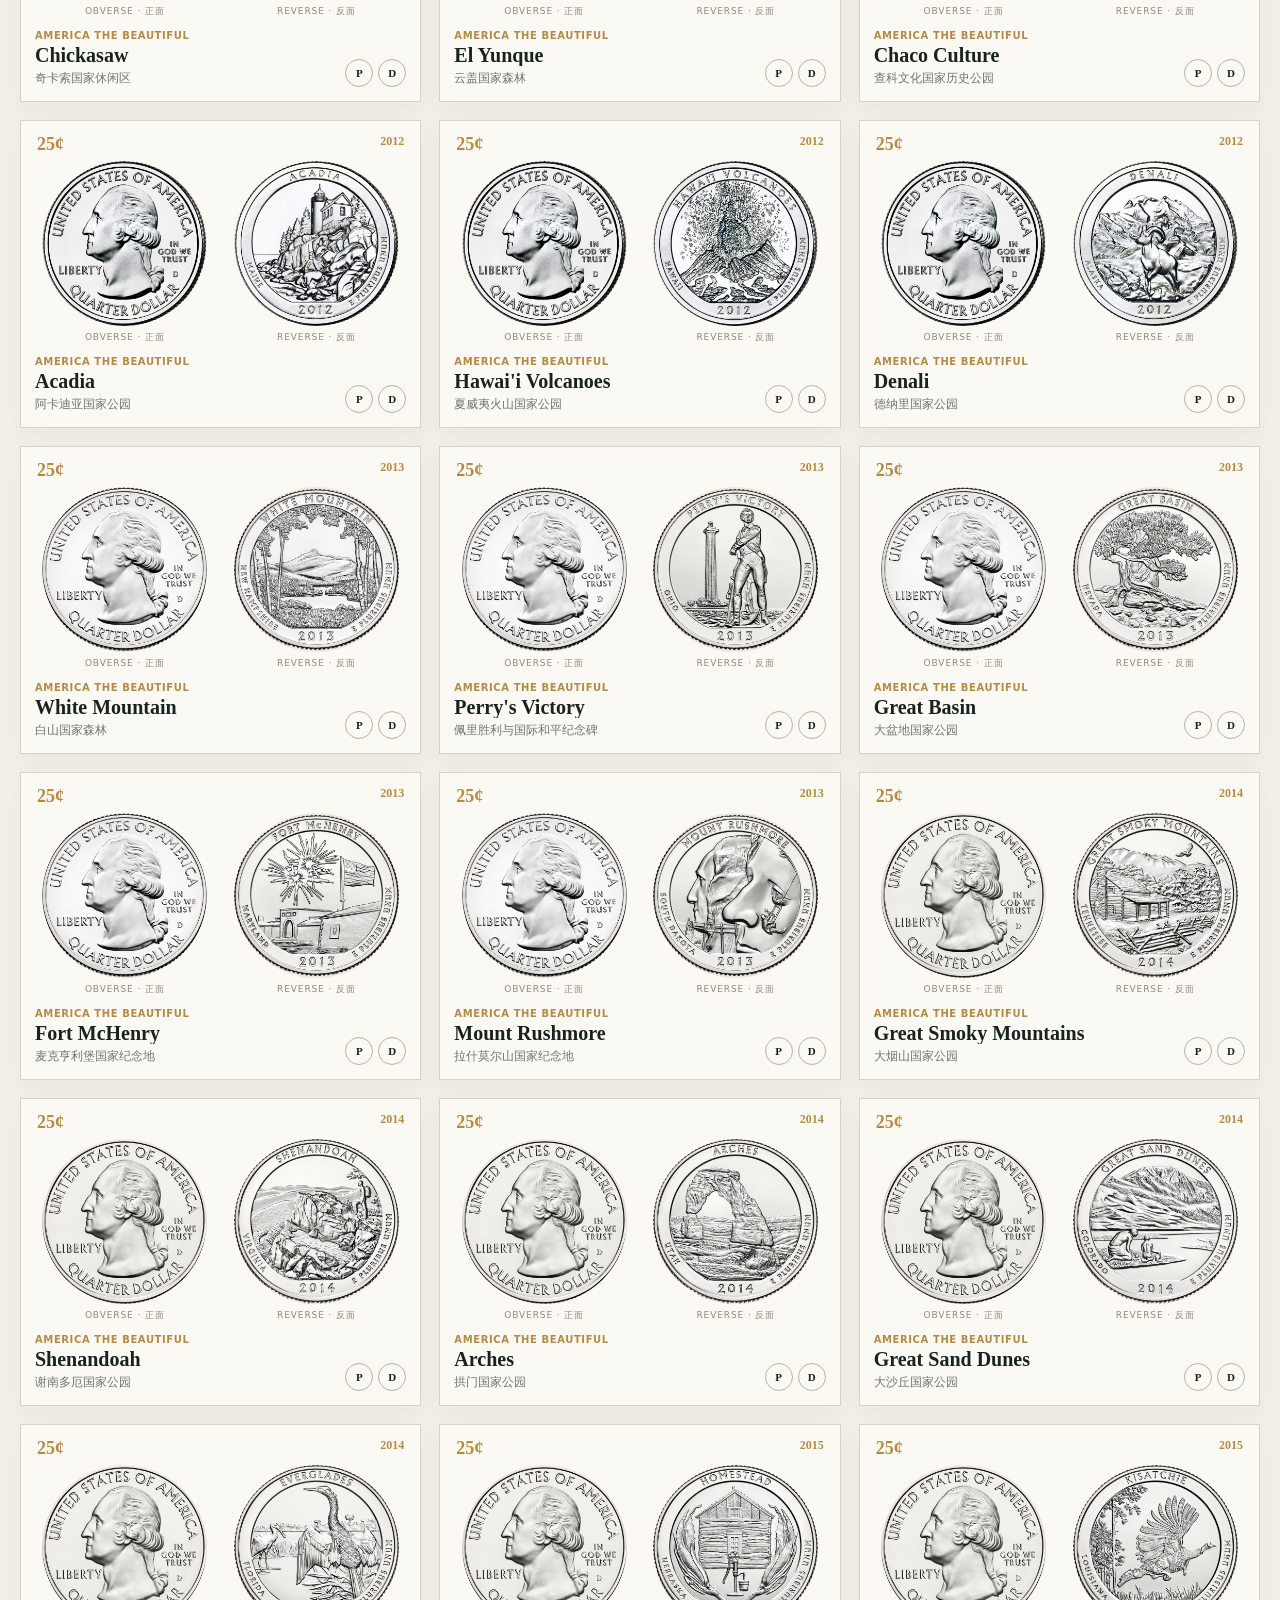
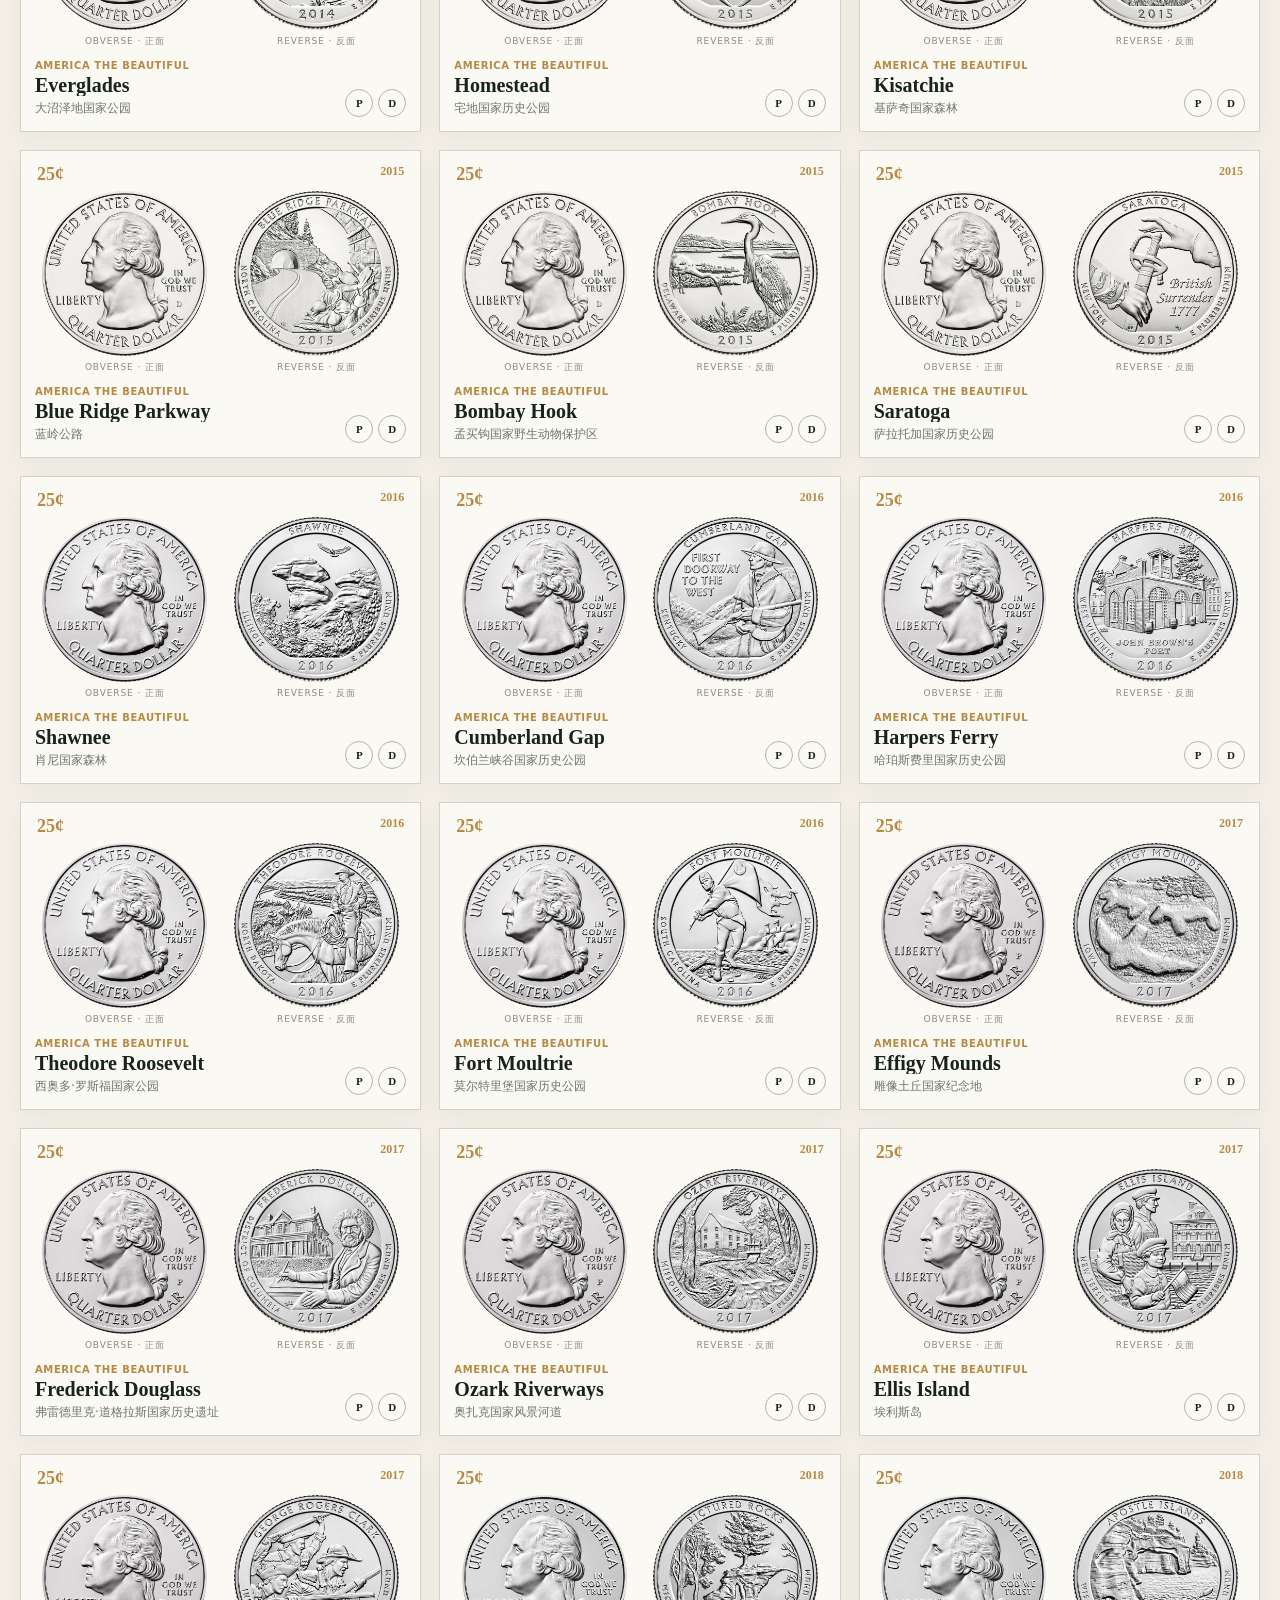
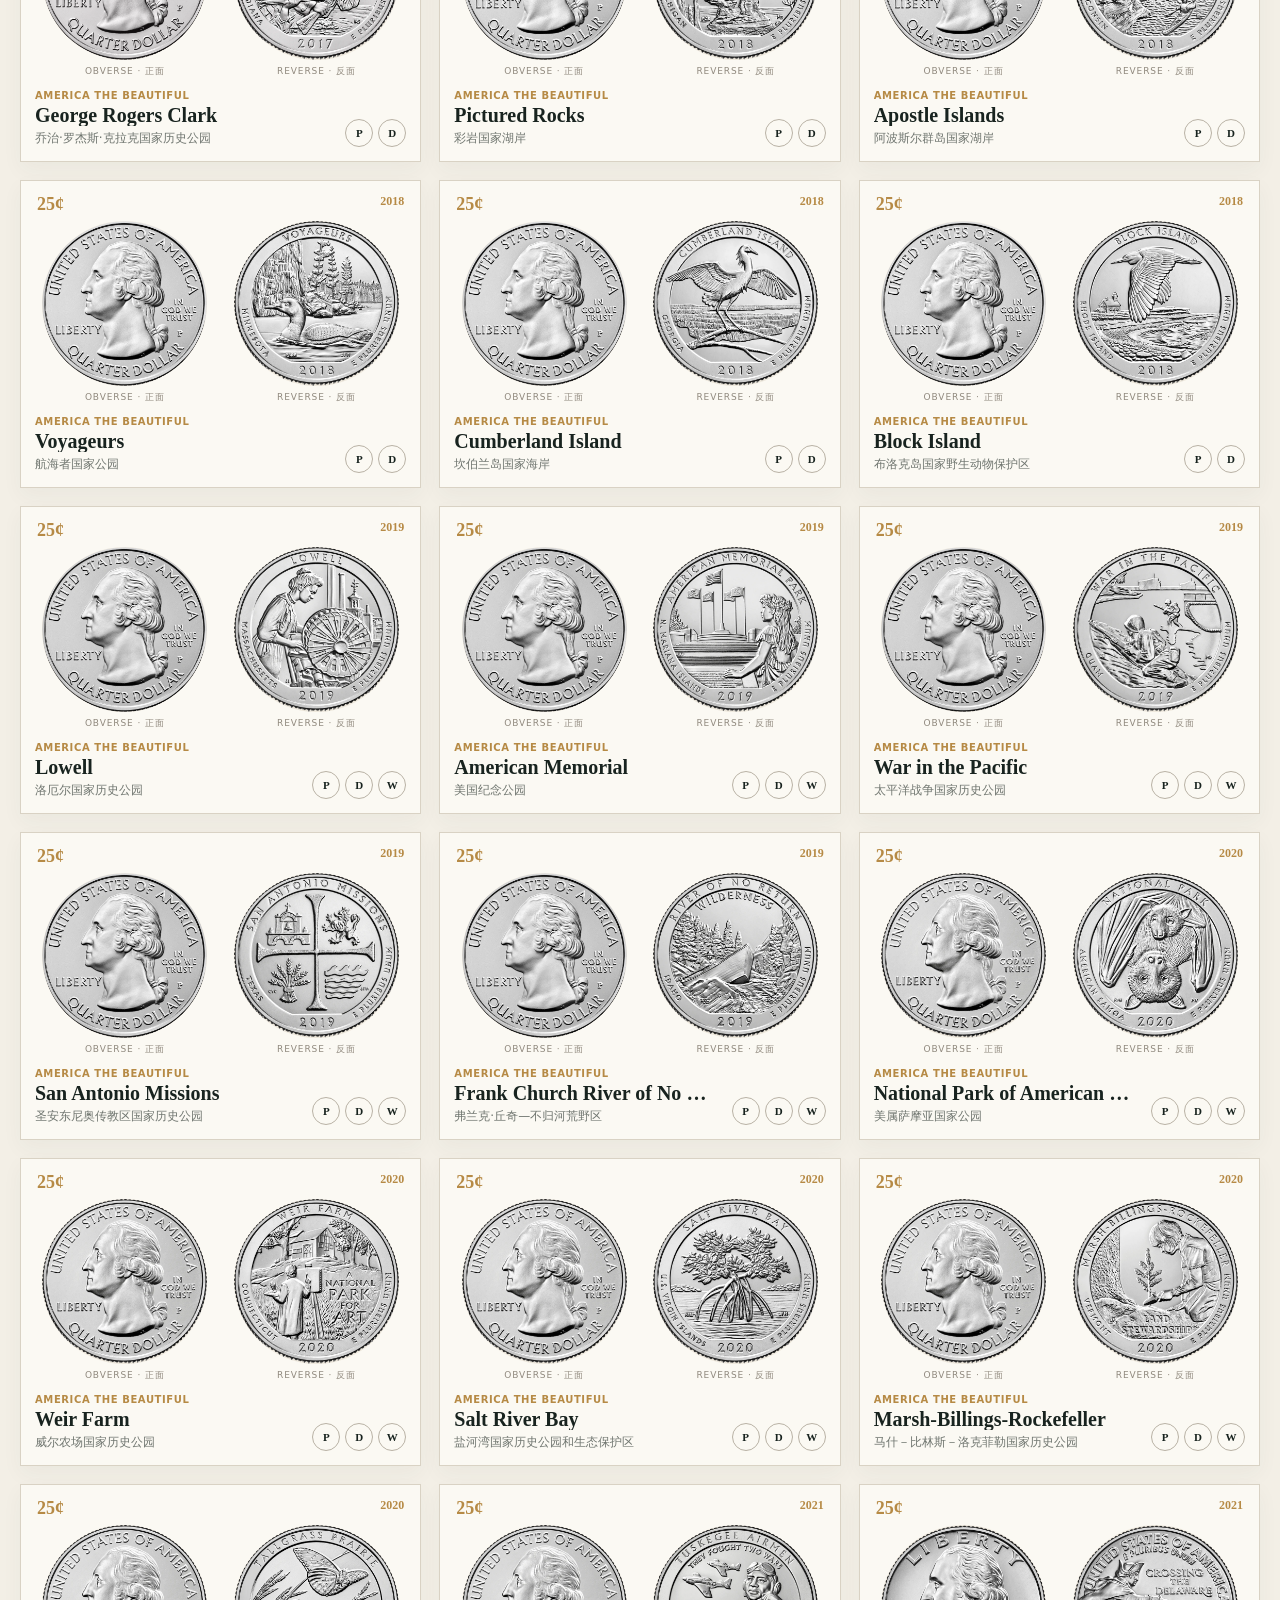
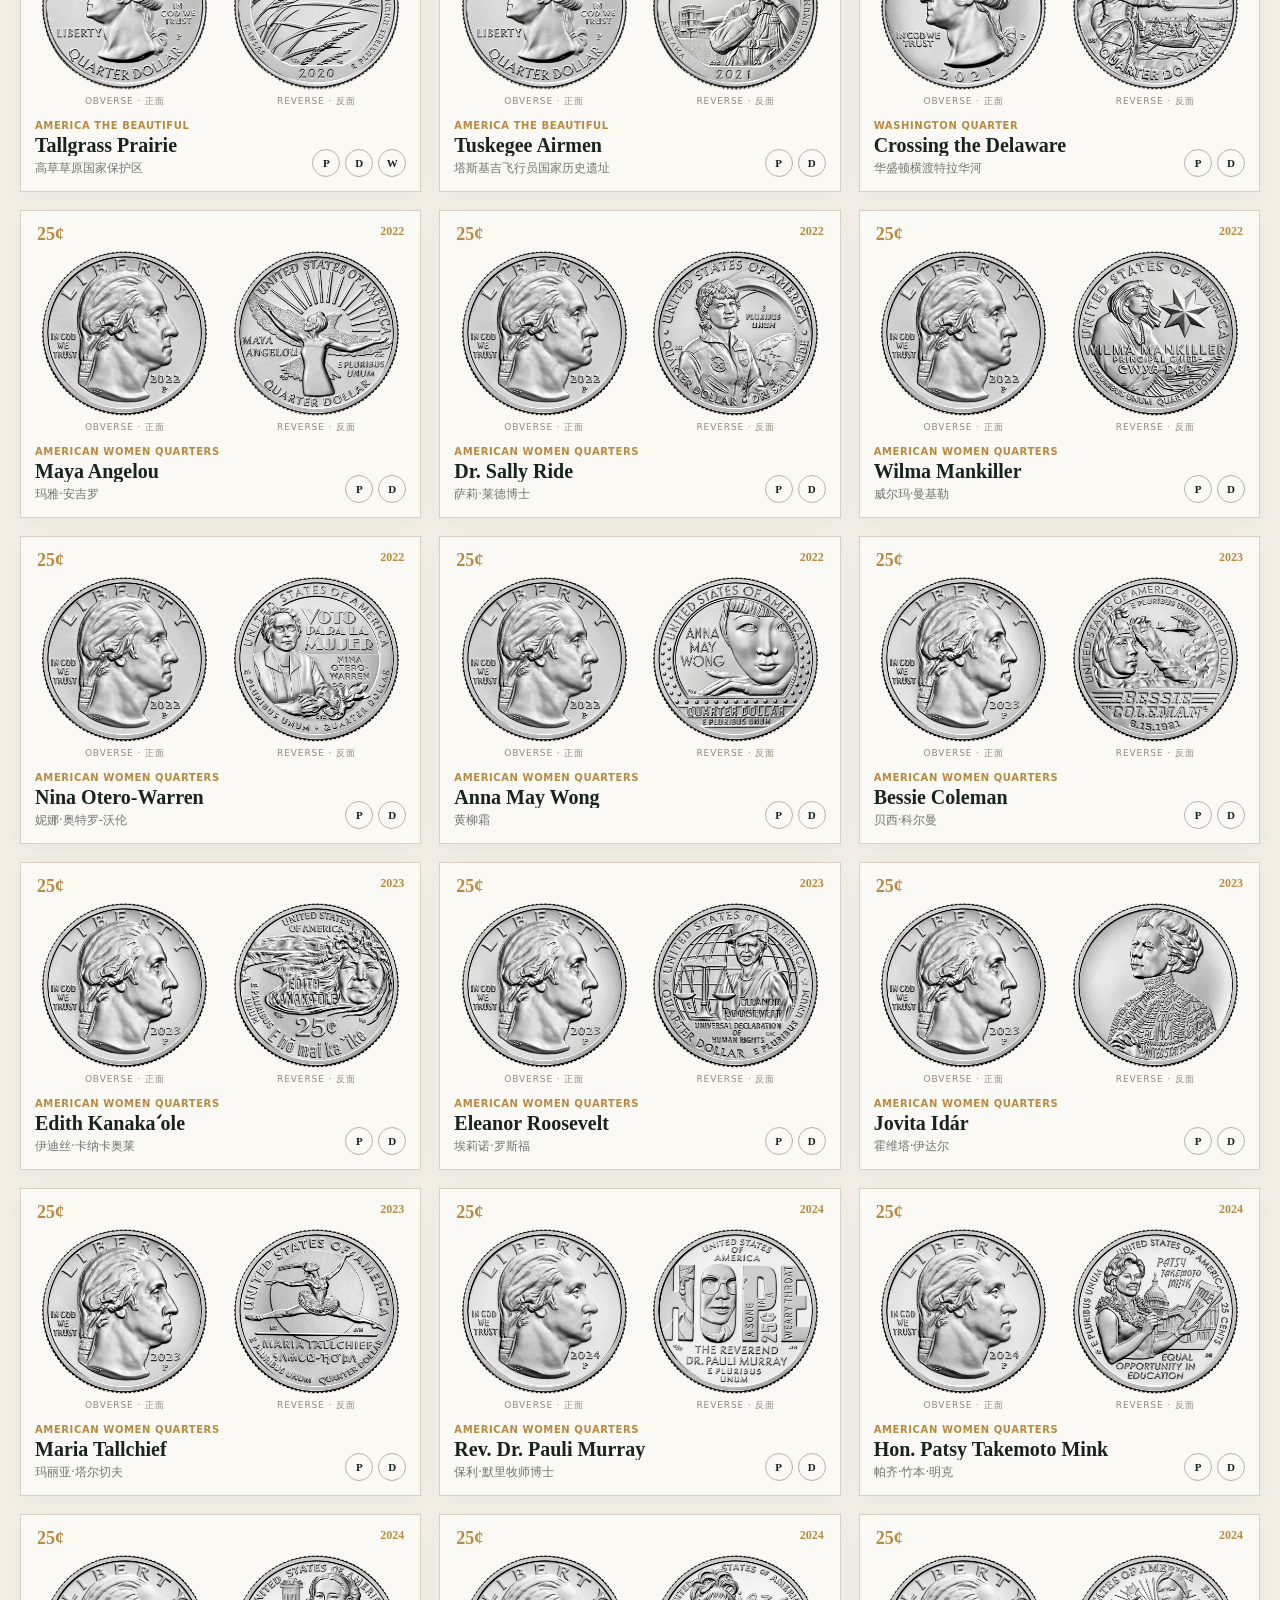
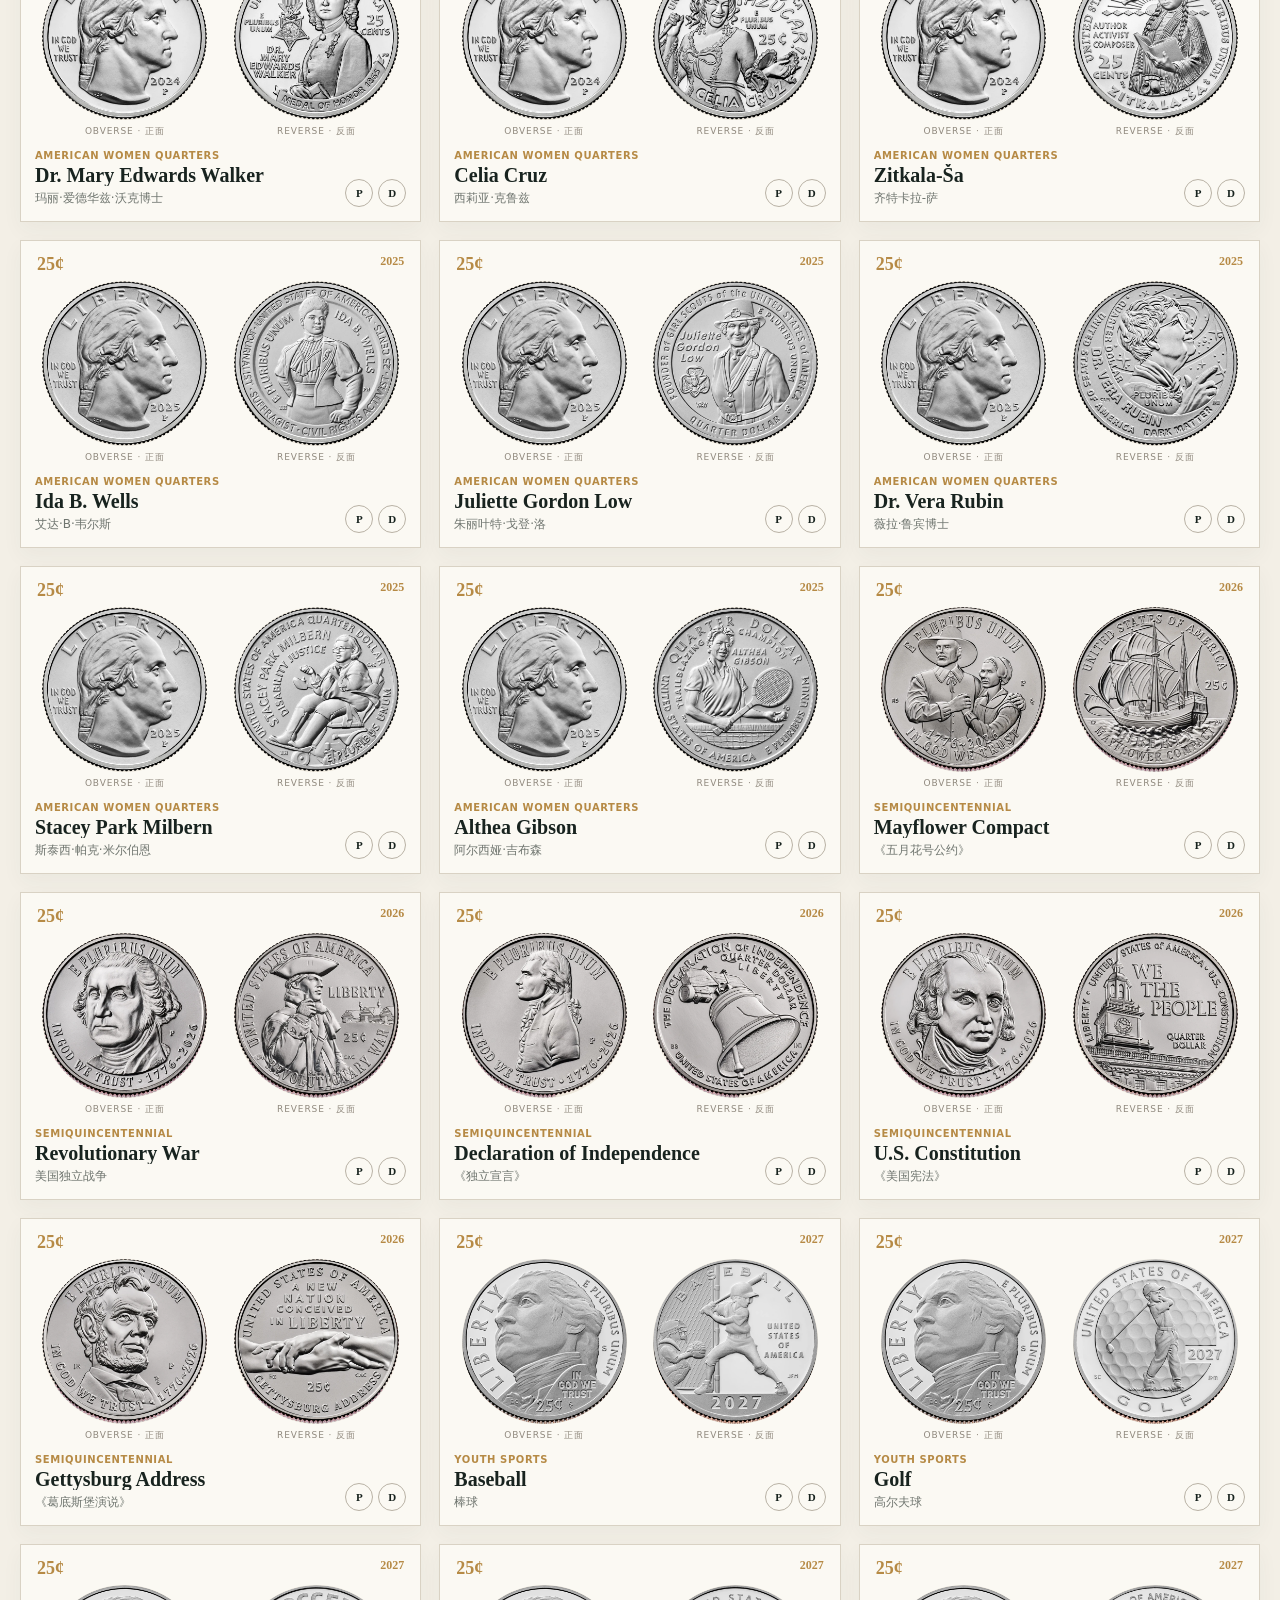
==== commit 41217d8f: "Improve navigation and paginate panorama" ====
--- a/index.html
+++ b/index.html
@@ -5,7 +5,7 @@
   <meta name="viewport" content="width=device-width,initial-scale=1">
   <meta name="description" content="美国流通纪念币图鉴与收藏记录">
   <title>US Coins · 美国流通纪念币图鉴</title>
-  <link rel="stylesheet" href="css/styles.css?v=20261111i">
+  <link rel="stylesheet" href="css/styles.css?v=20261112c">
 </head>
 <body>
   <header class="hero">
@@ -43,11 +43,16 @@
     </article>
   </template>
 
-  <footer><div class="wrap footer-inner"><a class="license-link" rel="license noopener" href="https://creativecommons.org/licenses/by-nc-sa/4.0/deed.zh-hans" target="_blank">CC BY-NC-SA 4.0</a><span>Copyright © 2026<span id="copyrightYears"></span> theluojia</span><span>US COINS · 静态图鉴 · 收藏状态保存在当前浏览器</span></div></footer>
+  <nav class="page-jumps" aria-label="页面快捷导航">
+    <button id="jumpTop" type="button" title="返回页首" aria-label="返回页首">↑</button>
+    <button id="jumpBottom" type="button" title="前往页尾" aria-label="前往页尾">↓</button>
+  </nav>
+
+  <footer class="site-footer" id="siteFooter"><div class="wrap footer-inner"><a class="license-link" rel="license noopener" href="https://creativecommons.org/licenses/by-nc-sa/4.0/deed.zh-hans" target="_blank">CC BY-NC-SA 4.0</a><span>Copyright © 2026<span id="copyrightYears"></span> theluojia</span><span>US COINS · 静态图鉴 · 收藏状态保存在当前浏览器</span></div></footer>
   <script src="js/translations.js?v=20261111h"></script>
   <script src="js/data.js?v=20261111h"></script>
   <script src="js/coin-images.js?v=20261112a"></script>
-  <script src="js/app.js?v=20261111i"></script>
+  <script src="js/app.js?v=20261112b"></script>
   <script>
     (function () {
       var currentYear = new Date().getFullYear();
--- a/css/styles.css
+++ b/css/styles.css
@@ -3,3 +3,37 @@
 @media(max-width:1000px){.toolbar{grid-template-columns:1fr 1fr 1fr}.search{grid-column:span 2}.coin-grid{grid-template-columns:repeat(2,minmax(0,1fr))}}
 @media(max-width:680px){.footer-inner{justify-content:center;text-align:center}.wrap{width:min(100% - 22px,1420px)}.hero{min-height:auto}.nav{height:62px}.nav a:not(.brand):not(.panorama-link){display:none}.nav .panorama-link{font-weight:700;color:#f2d39c}.hero-copy{padding:55px 0}.stats{gap:26px}.toolbar{position:static;grid-template-columns:1fr 1fr;padding:12px}.search{grid-column:span 2}.coin-grid{grid-template-columns:1fr}.result-line{align-items:flex-start;gap:12px}}
 .mints{padding-top:0}.mints:before{content:none}
+
+/* Compact masthead and scrolling utilities. */
+.hero{min-height:390px}
+.nav{height:64px}
+.hero-copy{padding:46px 0 40px}
+.hero h1{font-size:clamp(40px,5vw,66px);line-height:1;margin:10px 0 16px}
+.hero-copy>p:not(.eyebrow){font-size:14px;line-height:1.65;margin:0}
+.stats{margin-top:26px}
+.stats strong{font-size:26px}
+.toolbar{scroll-margin-top:12px}
+
+.site-footer{transition:opacity .18s ease,transform .18s ease,visibility .18s ease}
+.site-footer[data-state="top"]{position:fixed;left:0;right:0;bottom:0;z-index:30;padding:12px 0;background:#f3efe6e8;box-shadow:0 -8px 24px #18231f18;backdrop-filter:blur(12px)}
+.site-footer[data-state="middle"]{visibility:hidden;opacity:0;pointer-events:none;transform:translateY(100%)}
+.site-footer[data-state="bottom"]{position:static;visibility:visible;opacity:1;transform:none}
+.page-jumps{position:fixed;right:18px;top:50%;z-index:40;display:grid;gap:8px;transform:translateY(-50%)}
+.page-jumps button{width:42px;height:42px;border:1px solid #ffffff75;border-radius:50%;background:#23483dbf;color:#fff;font:700 21px/1 Georgia,serif;box-shadow:0 6px 18px #18231f35;backdrop-filter:blur(8px);cursor:pointer;opacity:.74;transition:opacity .15s ease,transform .15s ease}
+.page-jumps button:hover,.page-jumps button:focus-visible{opacity:1;transform:scale(1.06)}
+
+@media(max-width:680px){
+  .hero{min-height:330px}
+  .hero-copy{padding:34px 0 30px}
+  .hero h1{font-size:clamp(36px,11vw,48px);margin:8px 0 14px}
+  .hero-copy>p:not(.eyebrow){font-size:13px;line-height:1.55}
+  .stats{margin-top:22px}
+  .stats strong{font-size:24px}
+  .toolbar{position:sticky;top:0;z-index:20;margin-top:14px;max-height:calc(100vh - 8px);overflow:auto;grid-template-columns:minmax(0,1fr) minmax(0,1fr)}
+  .toolbar>*{min-width:0}
+  .toolbar input,.toolbar select,.toolbar button{width:100%;min-width:0}
+  .page-jumps{right:8px}
+  .page-jumps button{width:36px;height:36px;font-size:18px}
+  .site-footer[data-state="top"]{padding:8px 0;font-size:10px}
+  .site-footer[data-state="top"] .footer-inner{flex-direction:row;justify-content:center;gap:6px 12px}
+}
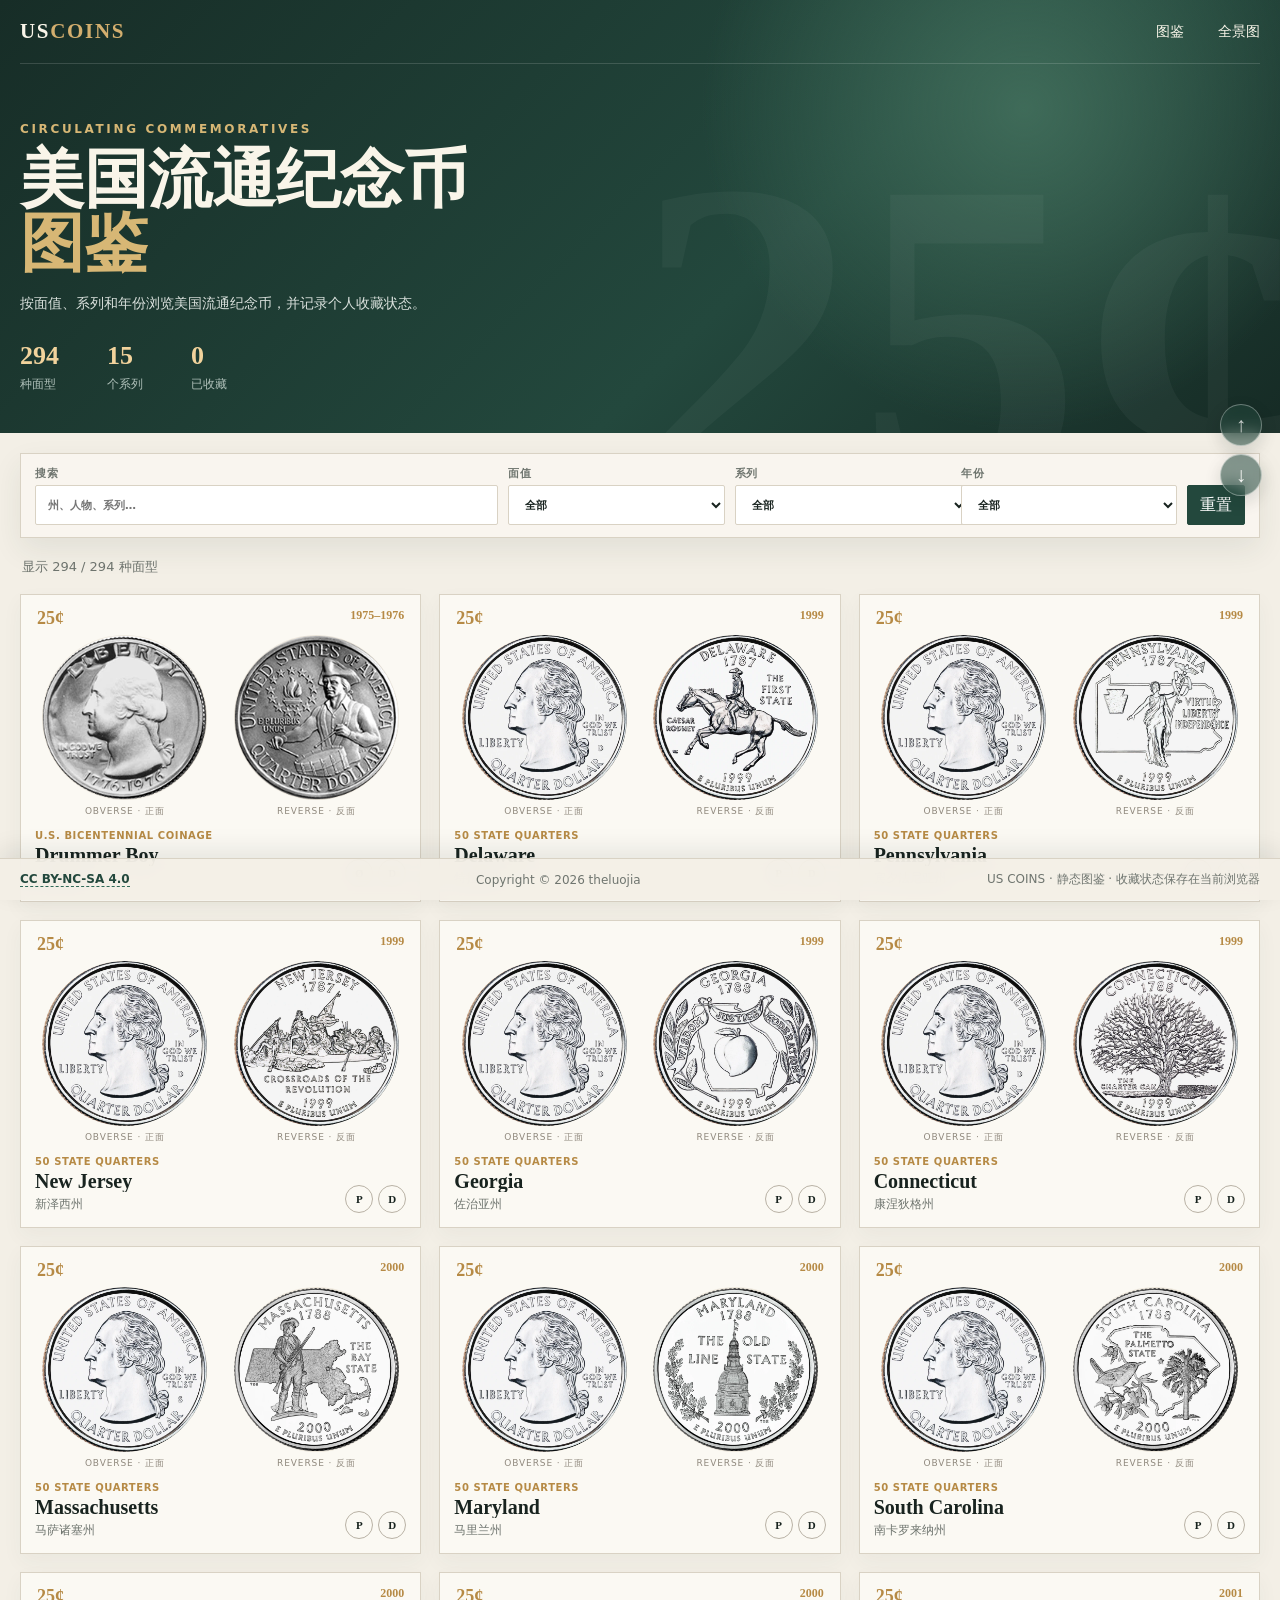
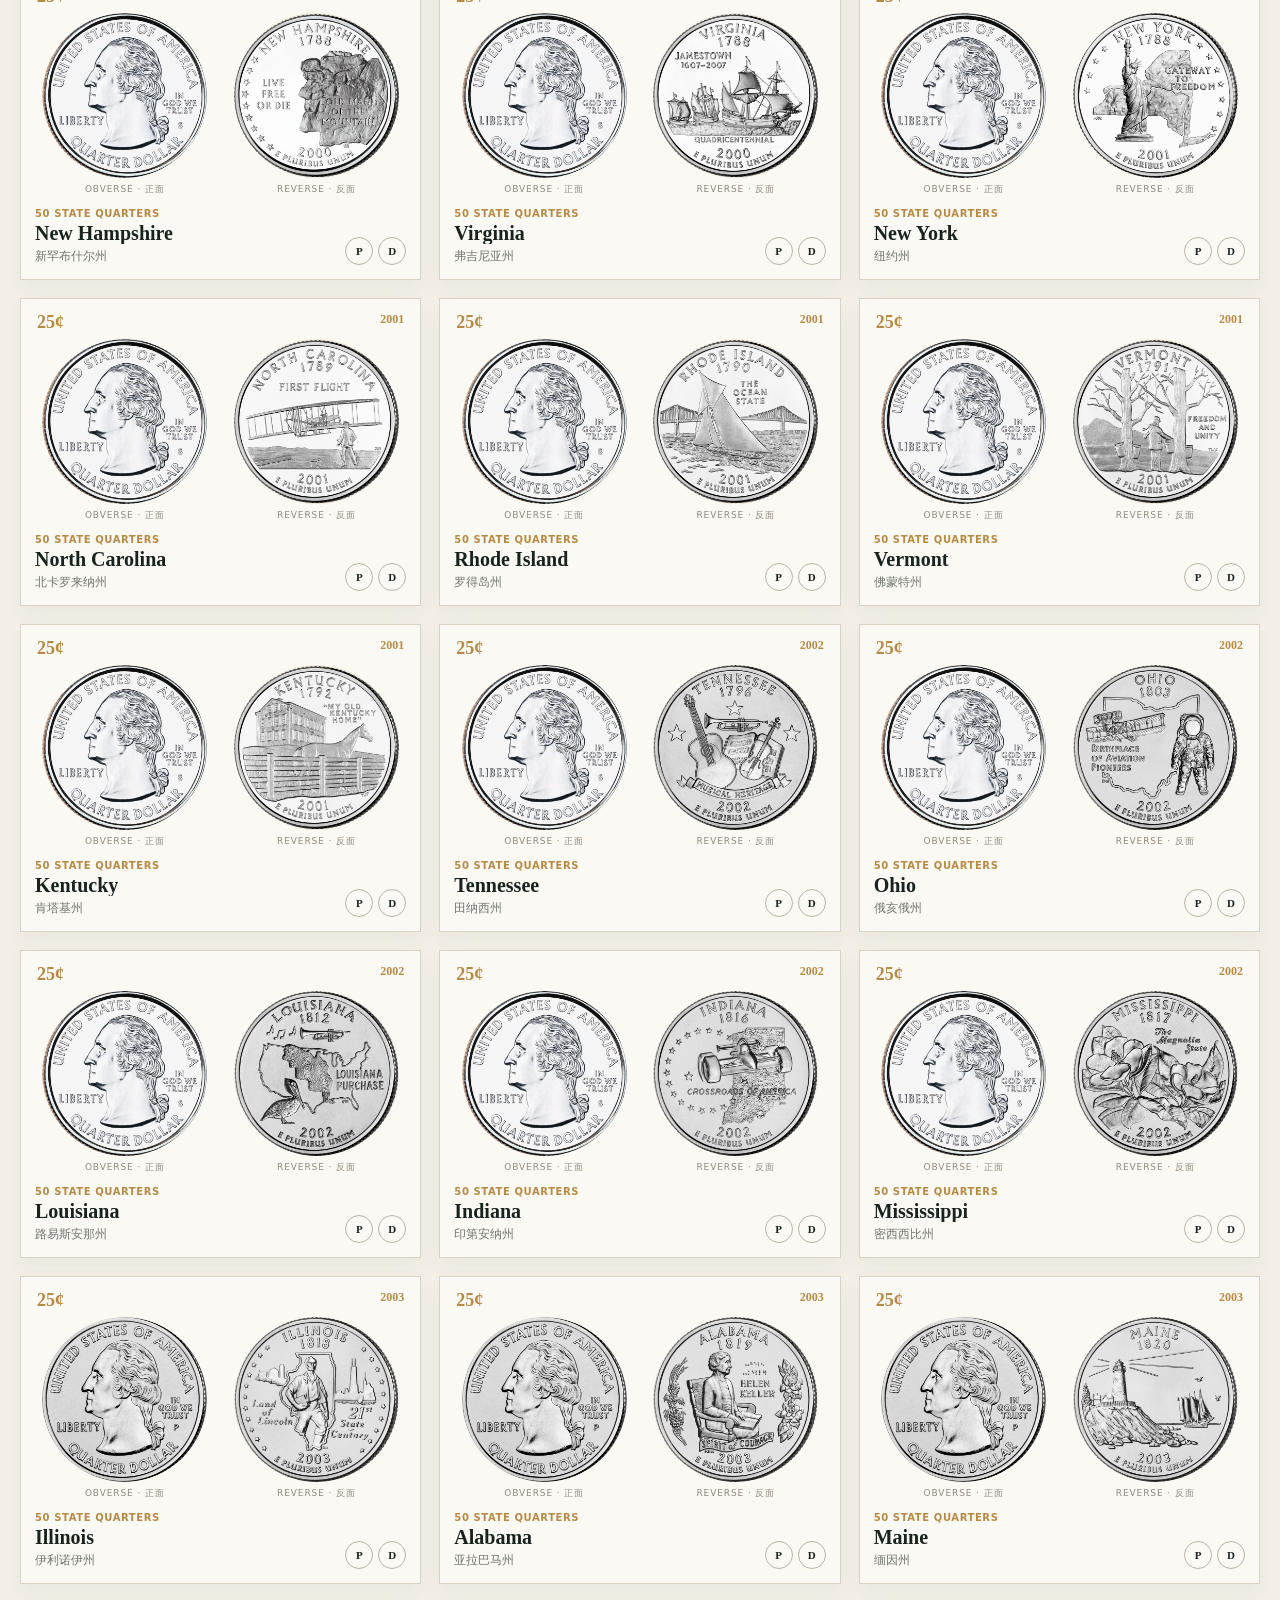
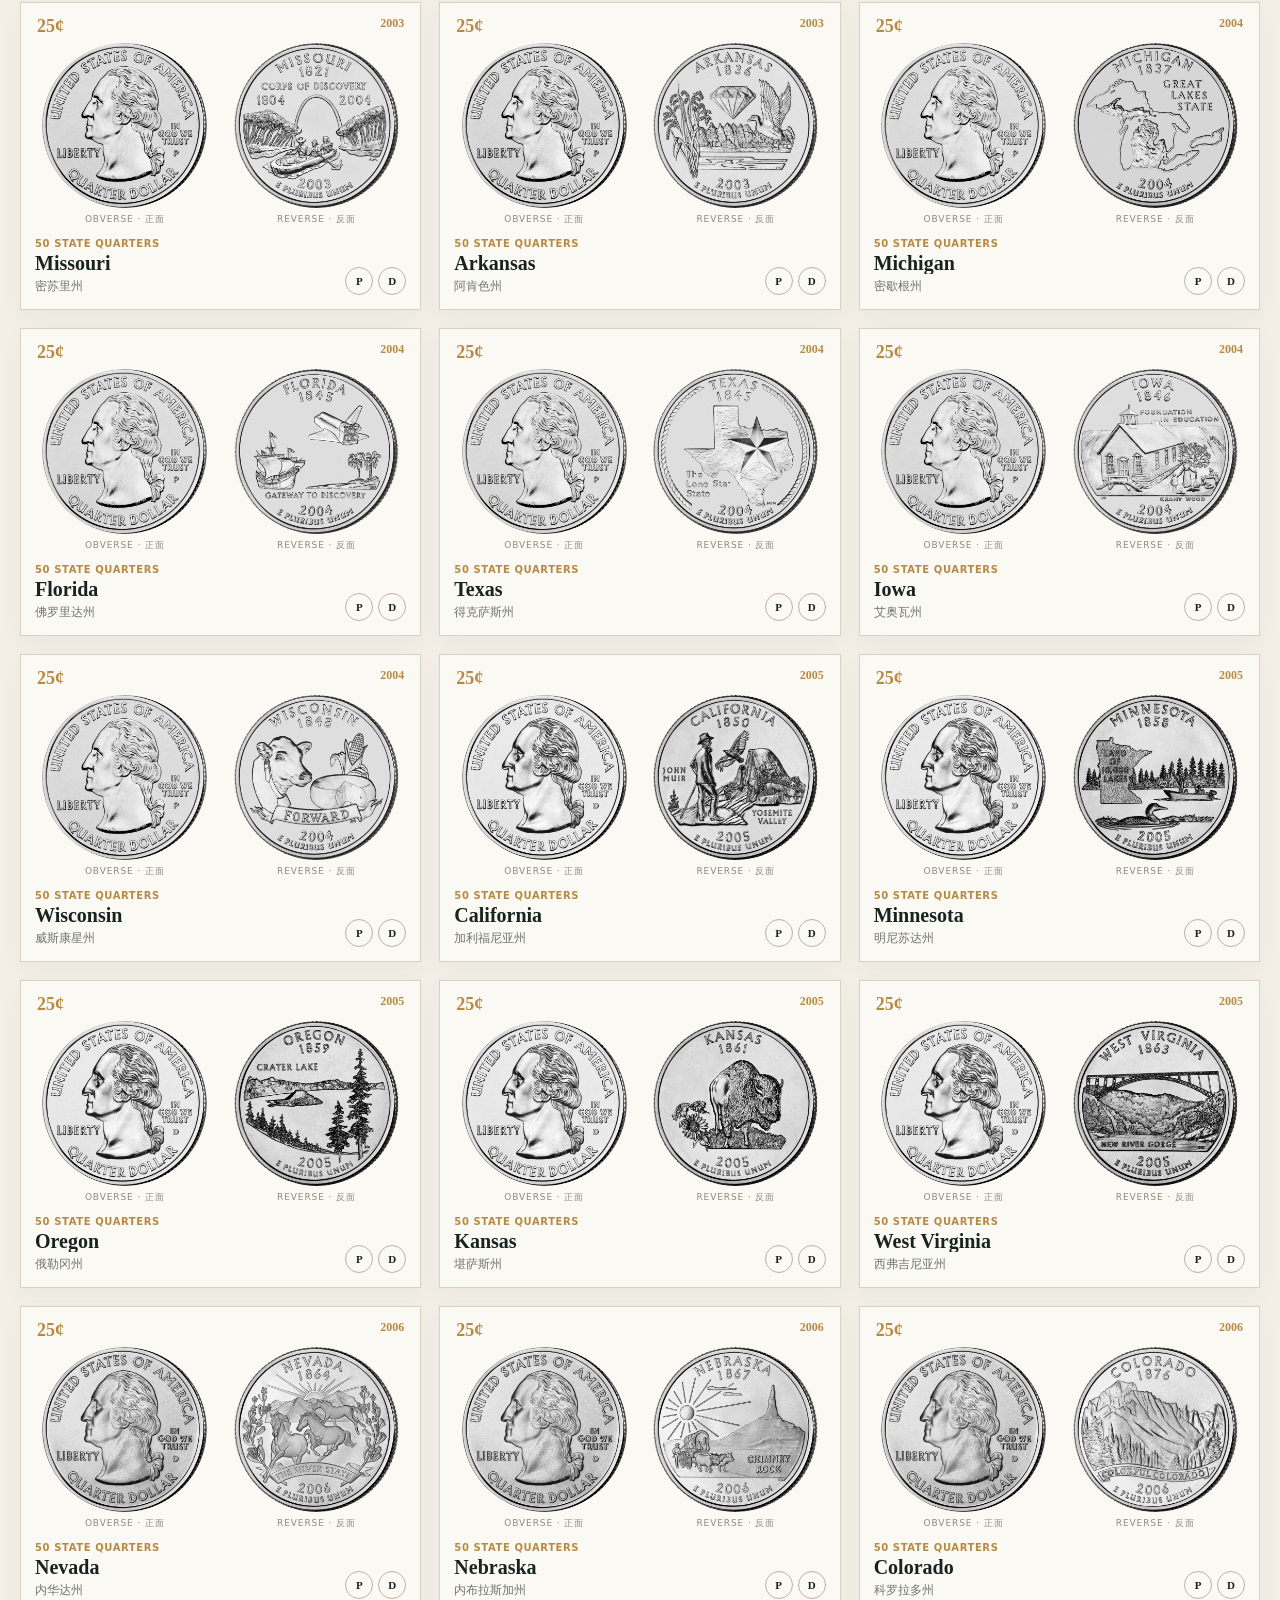
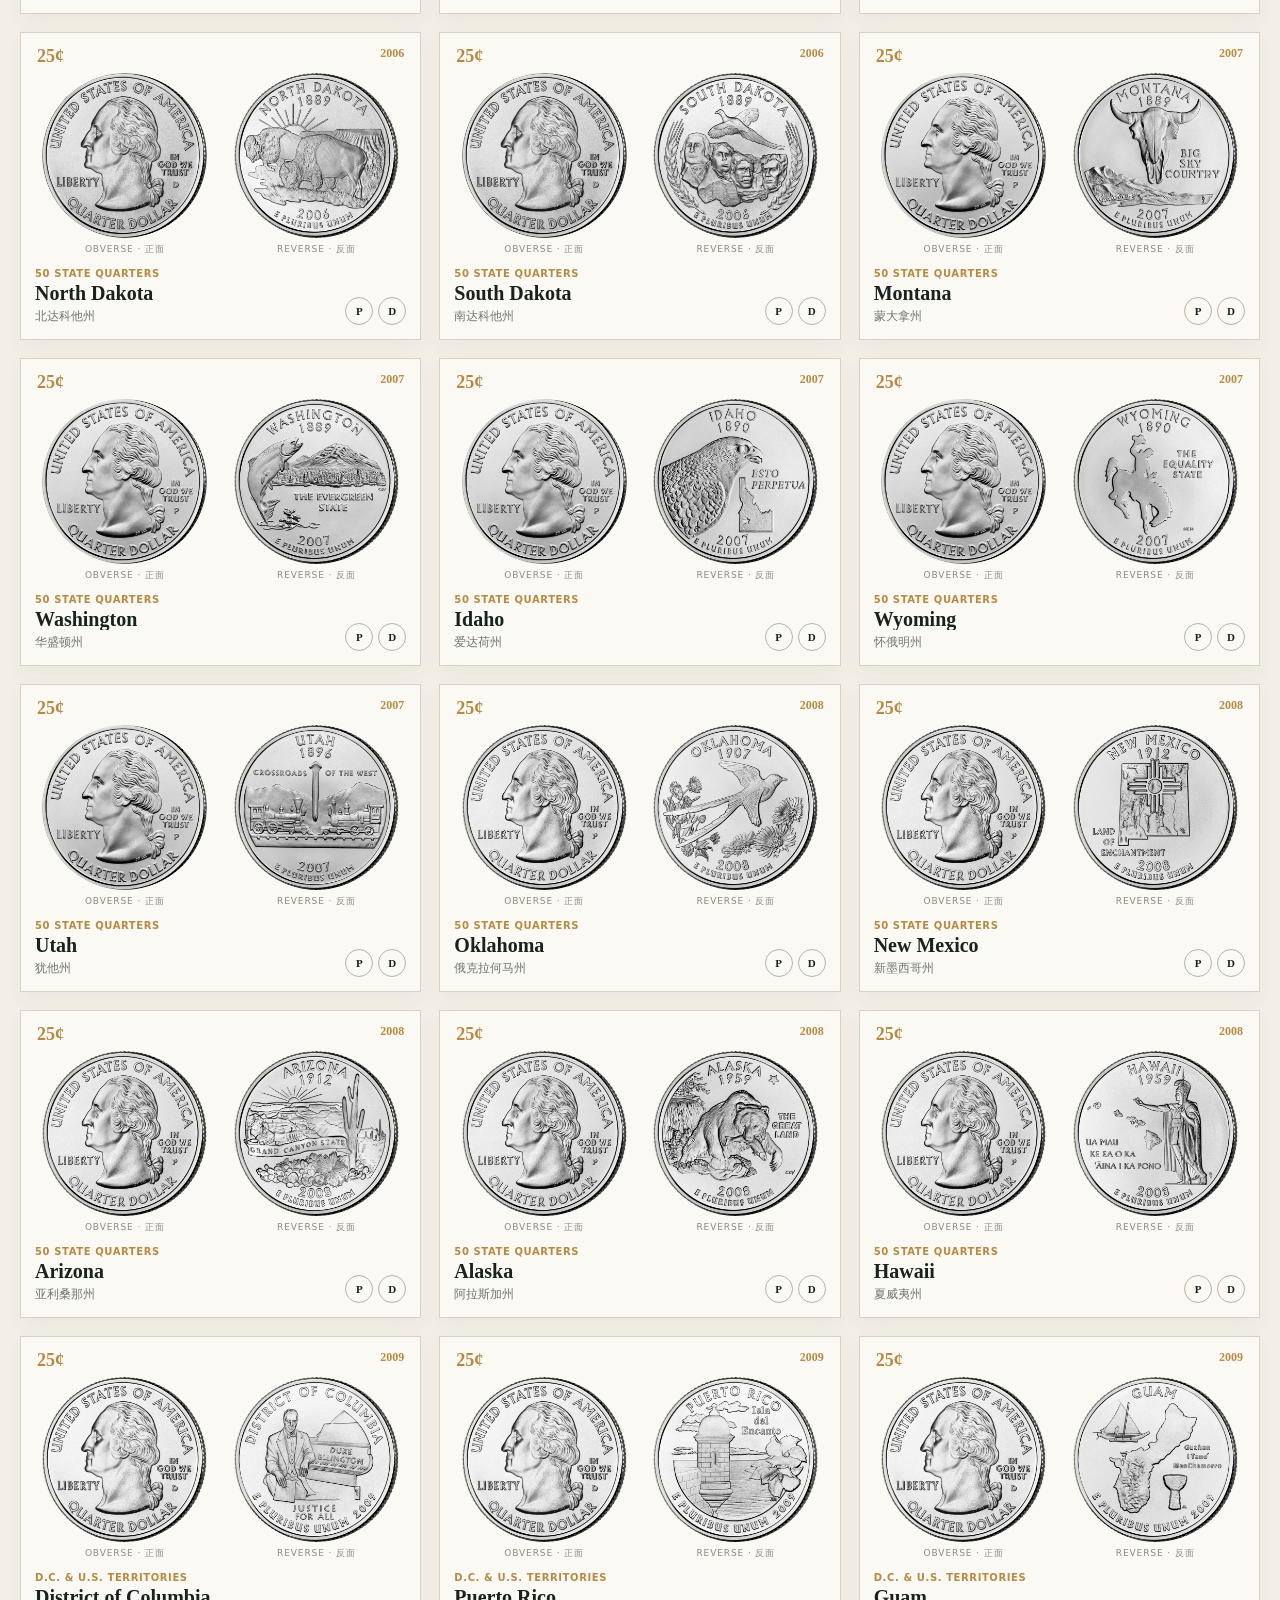
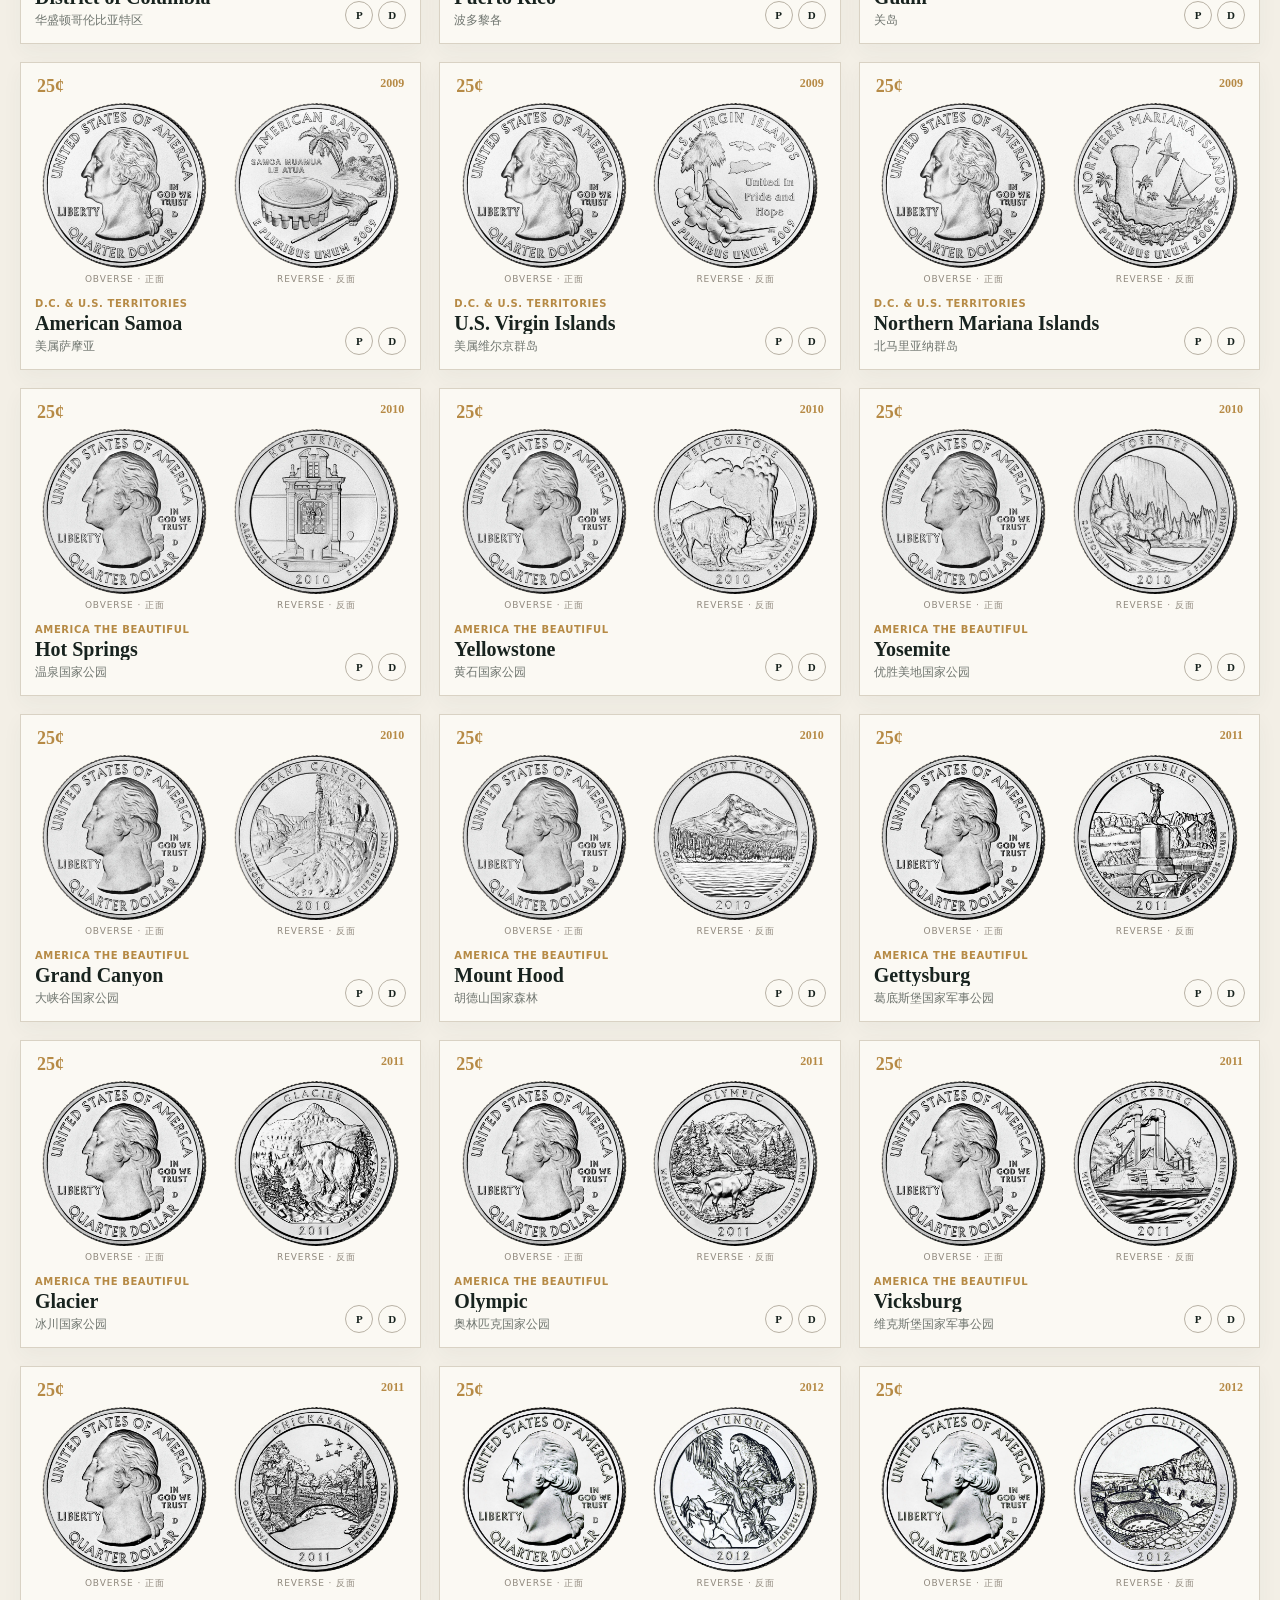
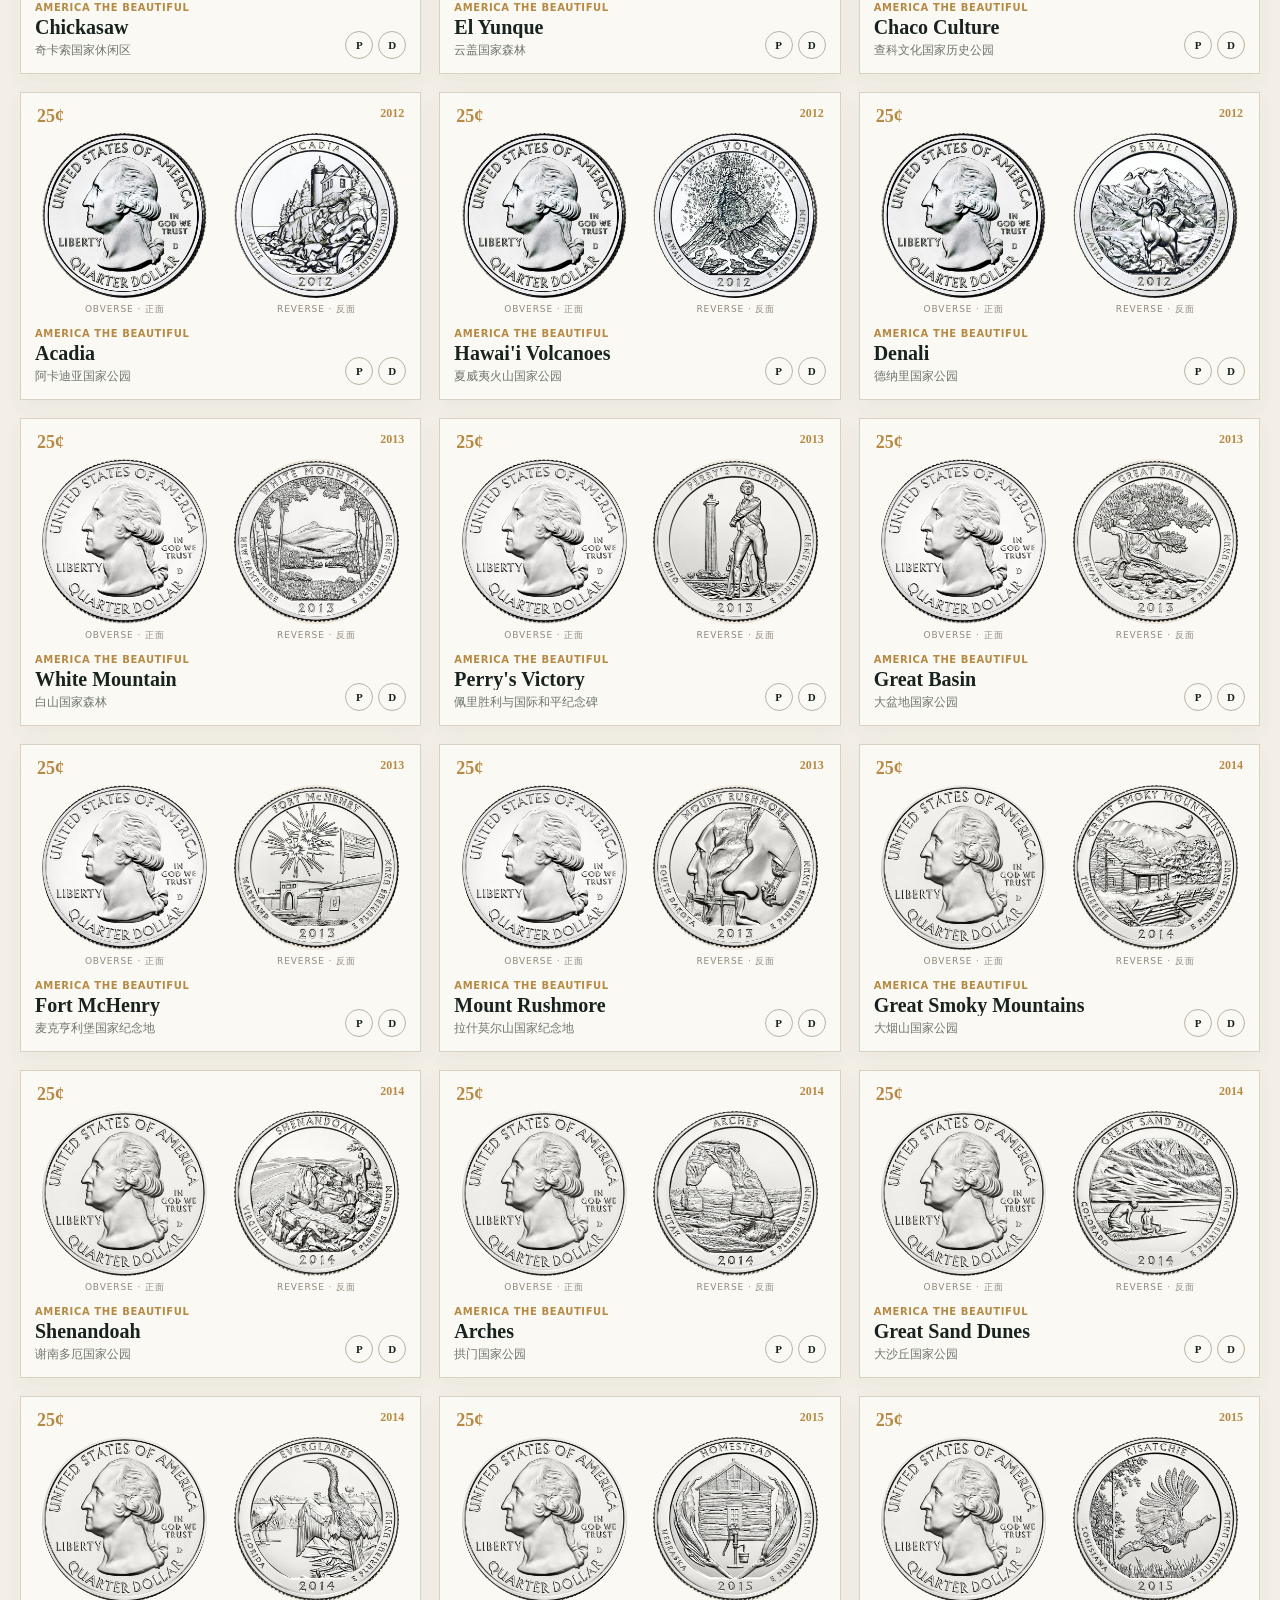
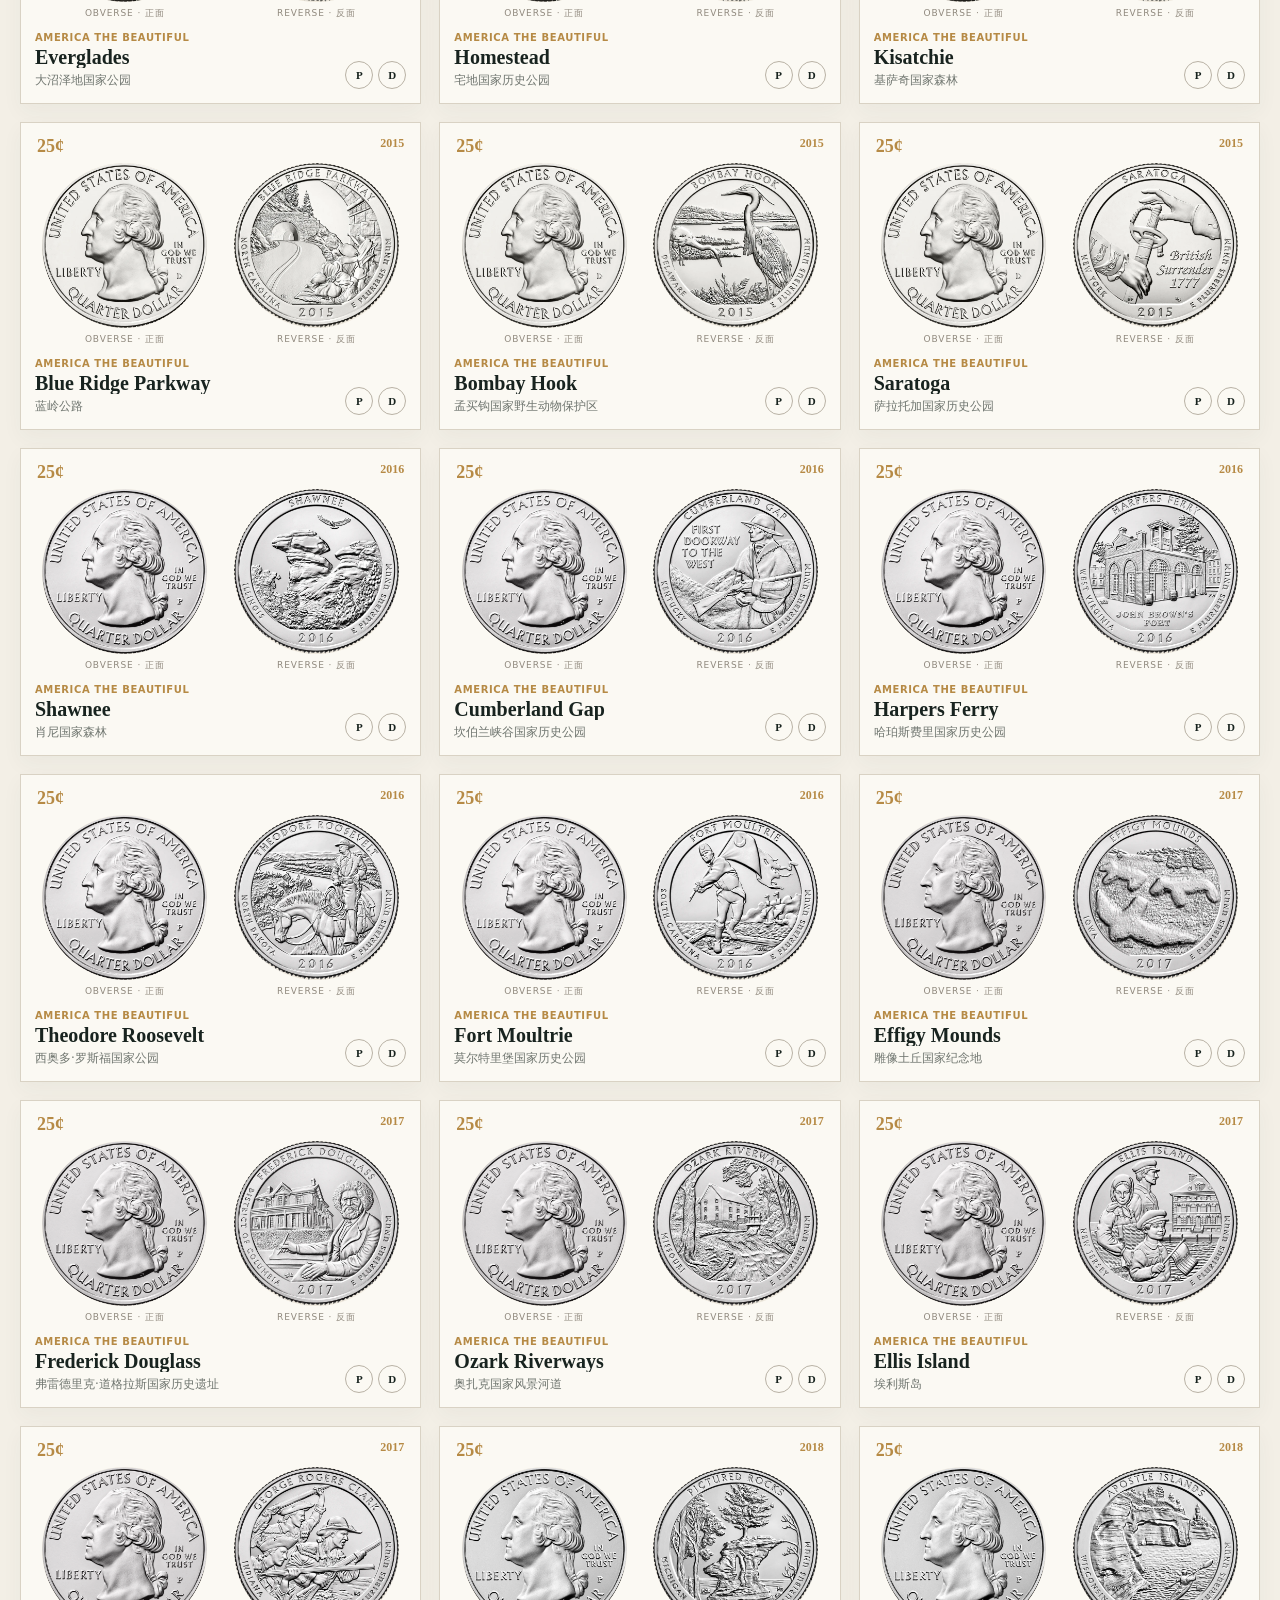
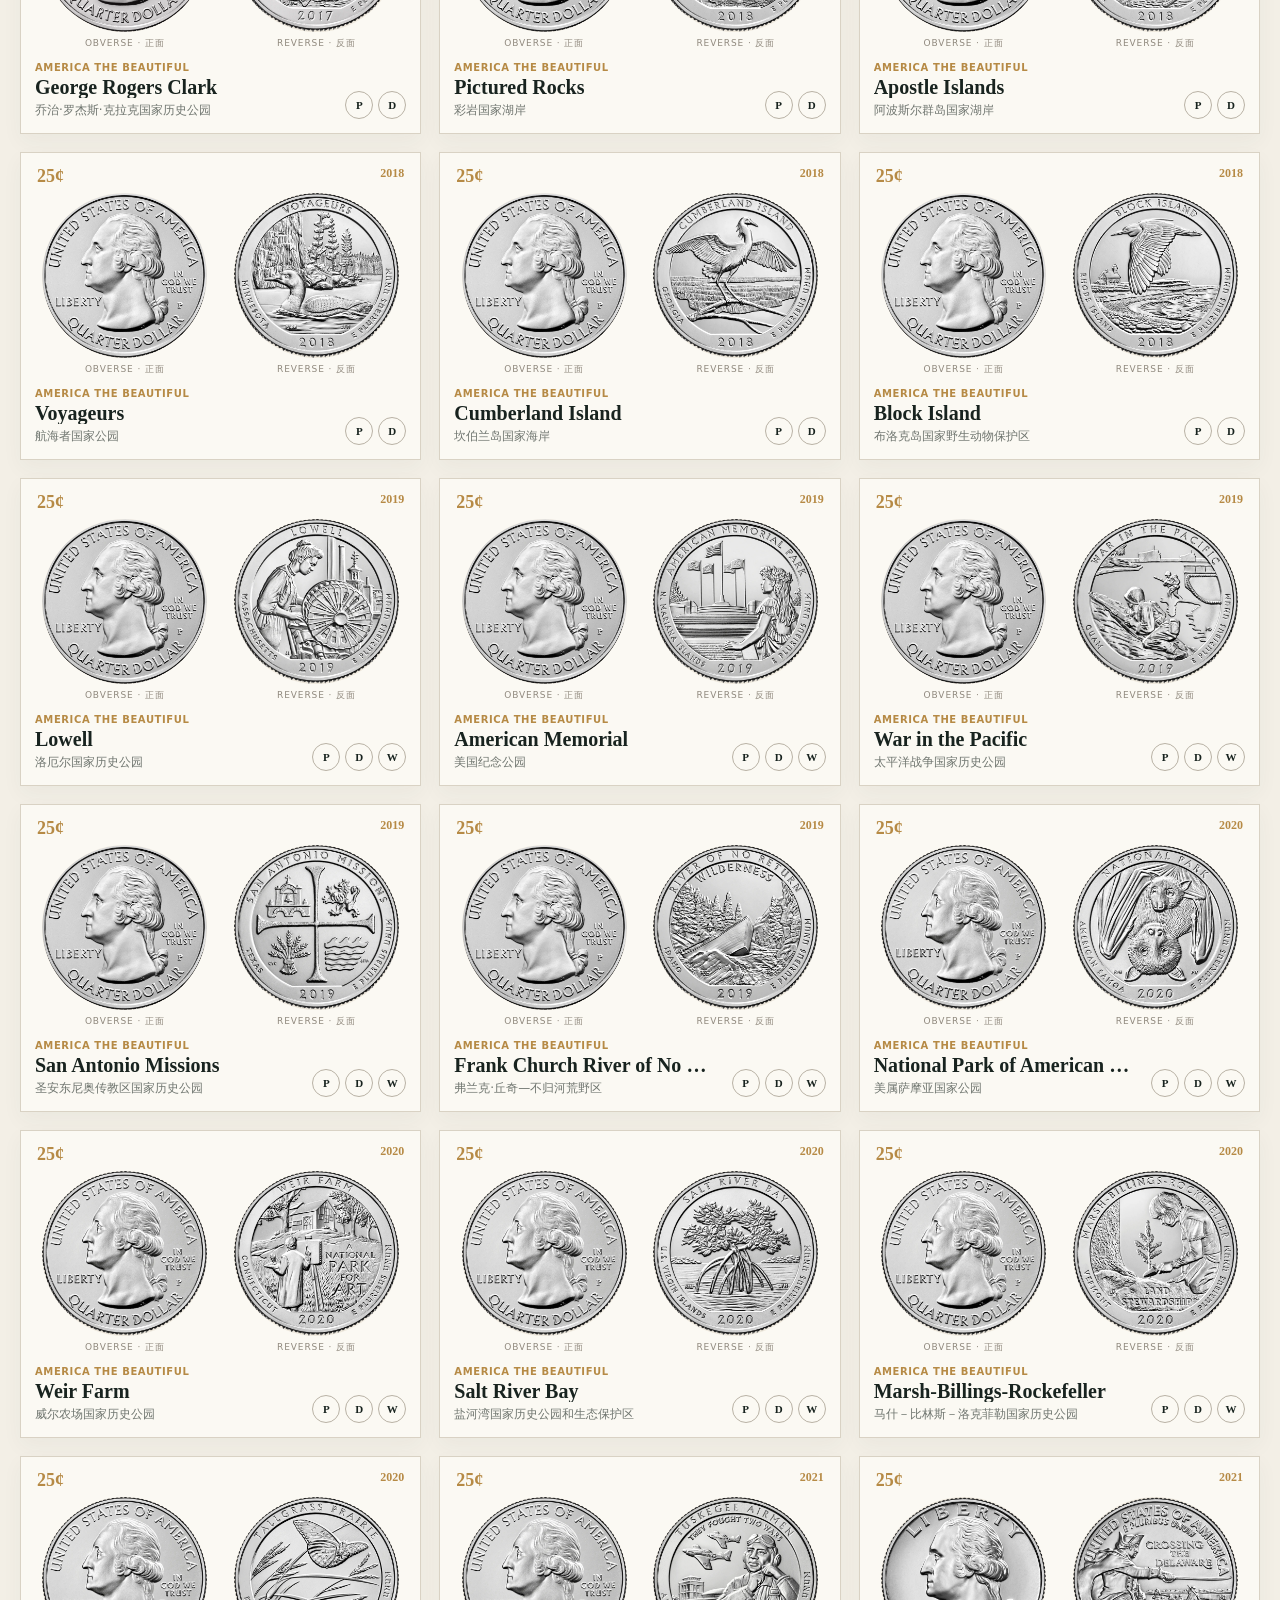
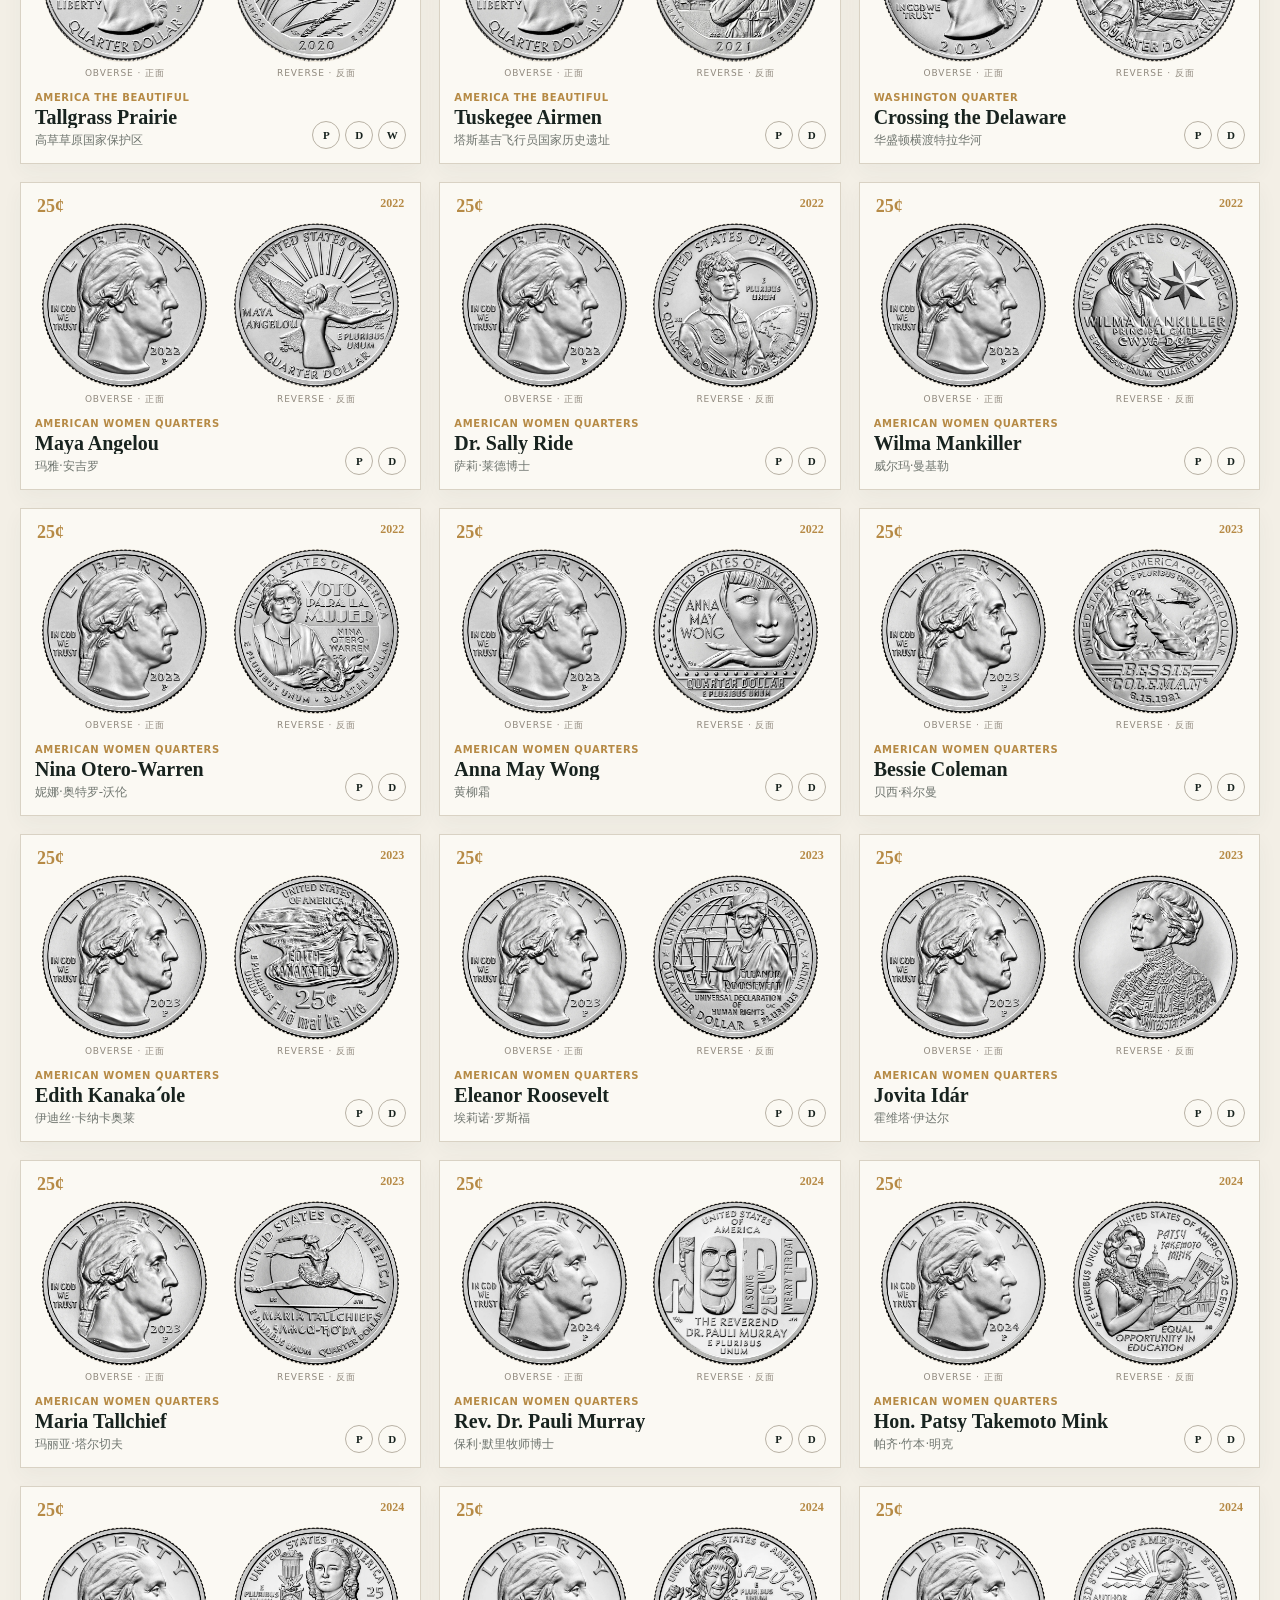
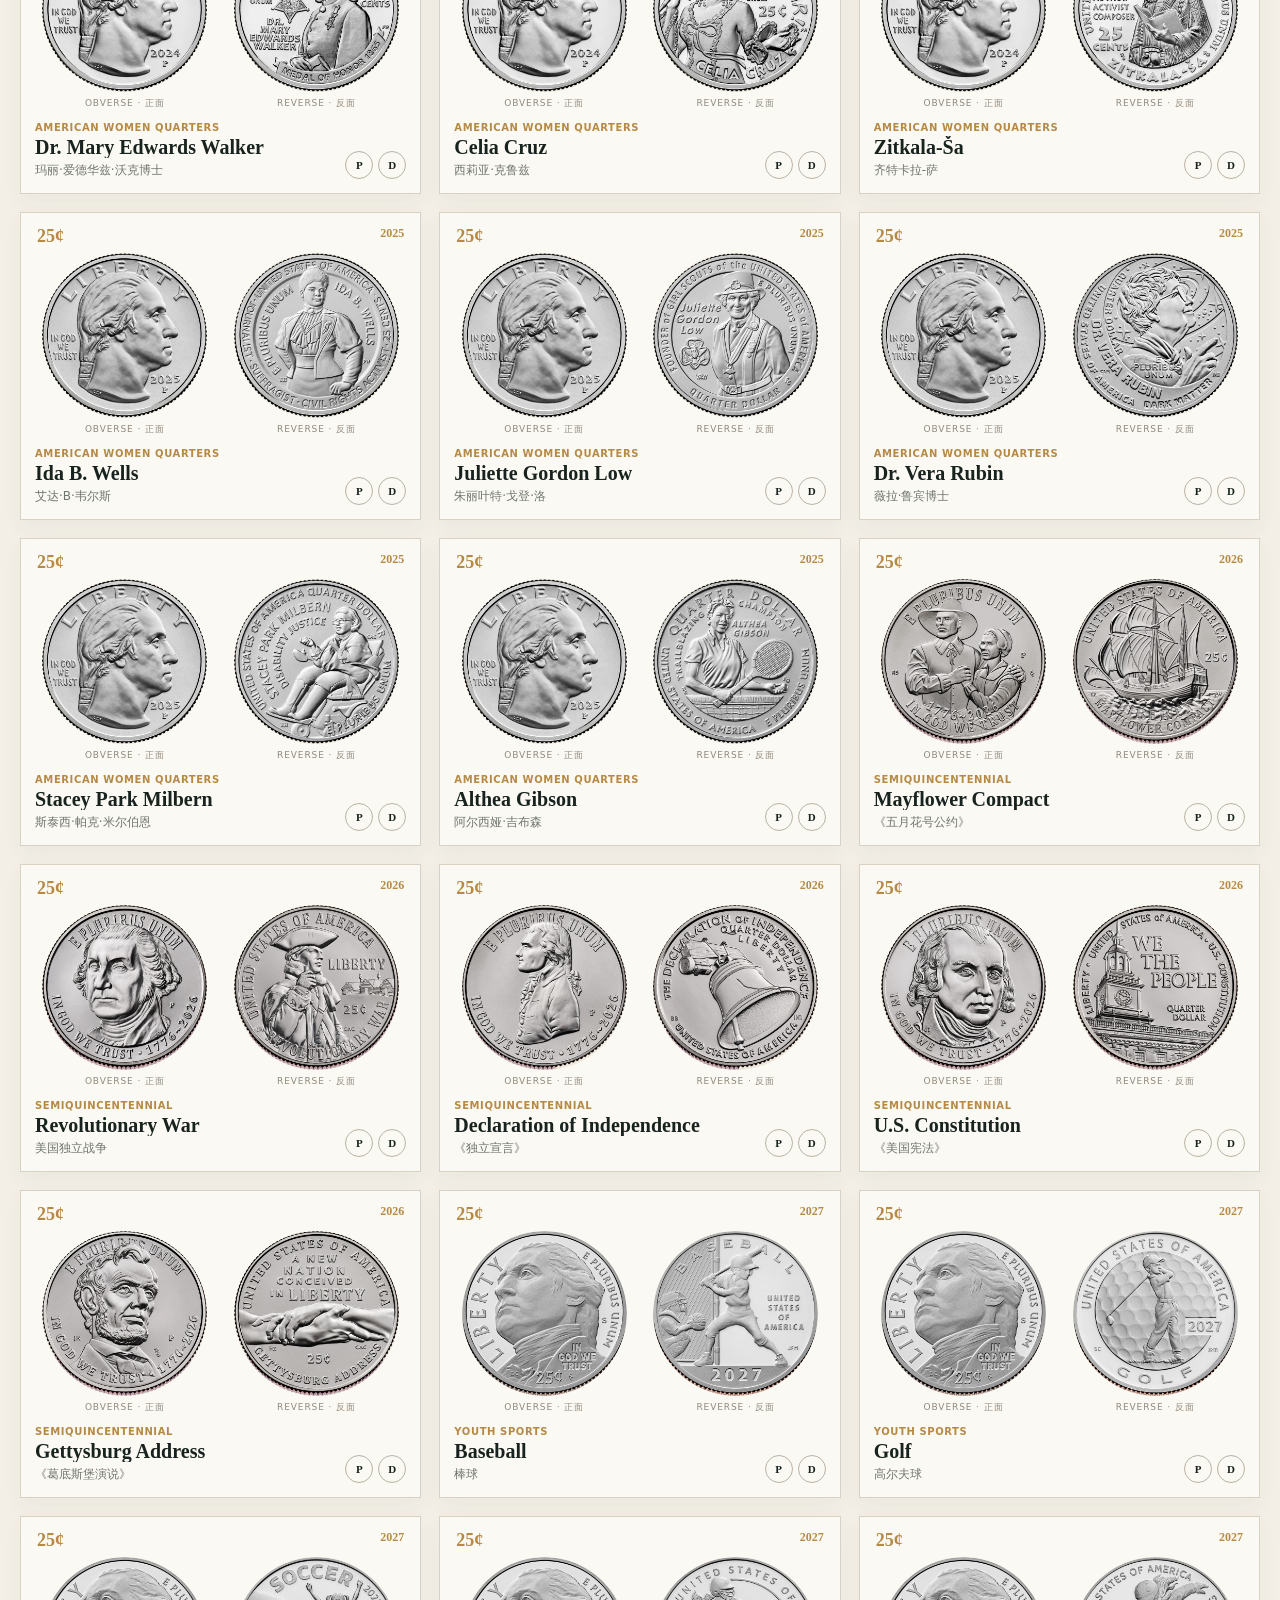
==== commit 451aacf9: "Compact catalog filters on mobile" ====
--- a/index.html
+++ b/index.html
@@ -5,7 +5,7 @@
   <meta name="viewport" content="width=device-width,initial-scale=1">
   <meta name="description" content="美国流通纪念币图鉴与收藏记录">
   <title>US Coins · 美国流通纪念币图鉴</title>
-  <link rel="stylesheet" href="css/styles.css?v=20261112c">
+  <link rel="stylesheet" href="css/styles.css?v=20261112d">
 </head>
 <body>
   <header class="hero">
--- a/css/styles.css
+++ b/css/styles.css
@@ -12,7 +12,9 @@
 .hero-copy>p:not(.eyebrow){font-size:14px;line-height:1.65;margin:0}
 .stats{margin-top:26px}
 .stats strong{font-size:26px}
-.toolbar{scroll-margin-top:12px}
+.toolbar{scroll-margin-top:12px;padding:12px 14px;margin:20px 0 10px;gap:10px}
+.toolbar label{gap:4px}
+.toolbar input,.toolbar select,.toolbar button{height:40px}
 
 .site-footer{transition:opacity .18s ease,transform .18s ease,visibility .18s ease}
 .site-footer[data-state="top"]{position:fixed;left:0;right:0;bottom:0;z-index:30;padding:12px 0;background:#f3efe6e8;box-shadow:0 -8px 24px #18231f18;backdrop-filter:blur(12px)}
@@ -29,9 +31,12 @@
   .hero-copy>p:not(.eyebrow){font-size:13px;line-height:1.55}
   .stats{margin-top:22px}
   .stats strong{font-size:24px}
-  .toolbar{position:sticky;top:0;z-index:20;margin-top:14px;max-height:calc(100vh - 8px);overflow:auto;grid-template-columns:minmax(0,1fr) minmax(0,1fr)}
+  .toolbar{position:sticky;top:0;z-index:20;margin:10px 0 8px;padding:8px;gap:6px;overflow:visible;max-height:none;grid-template-columns:repeat(3,minmax(0,1fr)) 42px}
+  .toolbar .search{grid-column:1/-1}
   .toolbar>*{min-width:0}
-  .toolbar input,.toolbar select,.toolbar button{width:100%;min-width:0}
+  .toolbar label{gap:2px;font-size:9px;letter-spacing:0}
+  .toolbar input,.toolbar select,.toolbar button{width:100%;min-width:0;height:34px;padding:0 8px;font-size:12px}
+  .toolbar button{padding:0 4px}
   .page-jumps{right:8px}
   .page-jumps button{width:36px;height:36px;font-size:18px}
   .site-footer[data-state="top"]{padding:8px 0;font-size:10px}
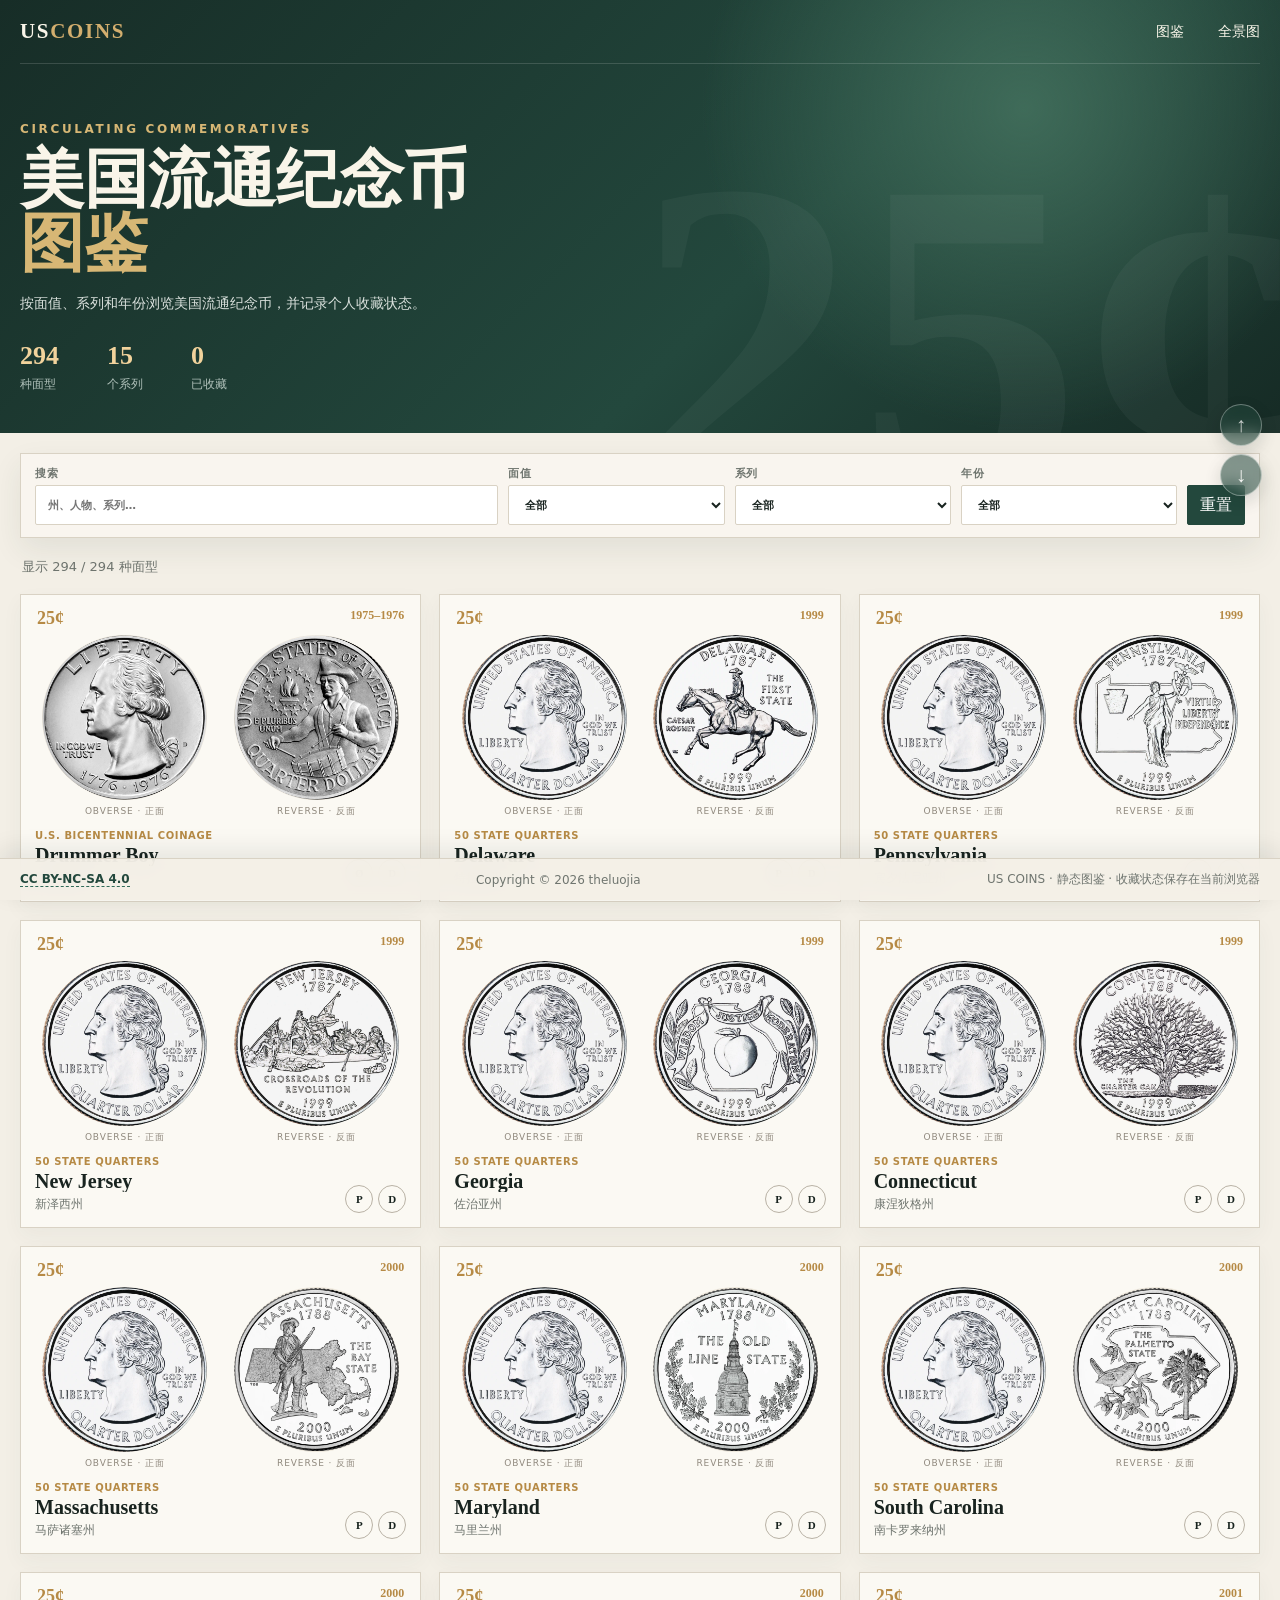
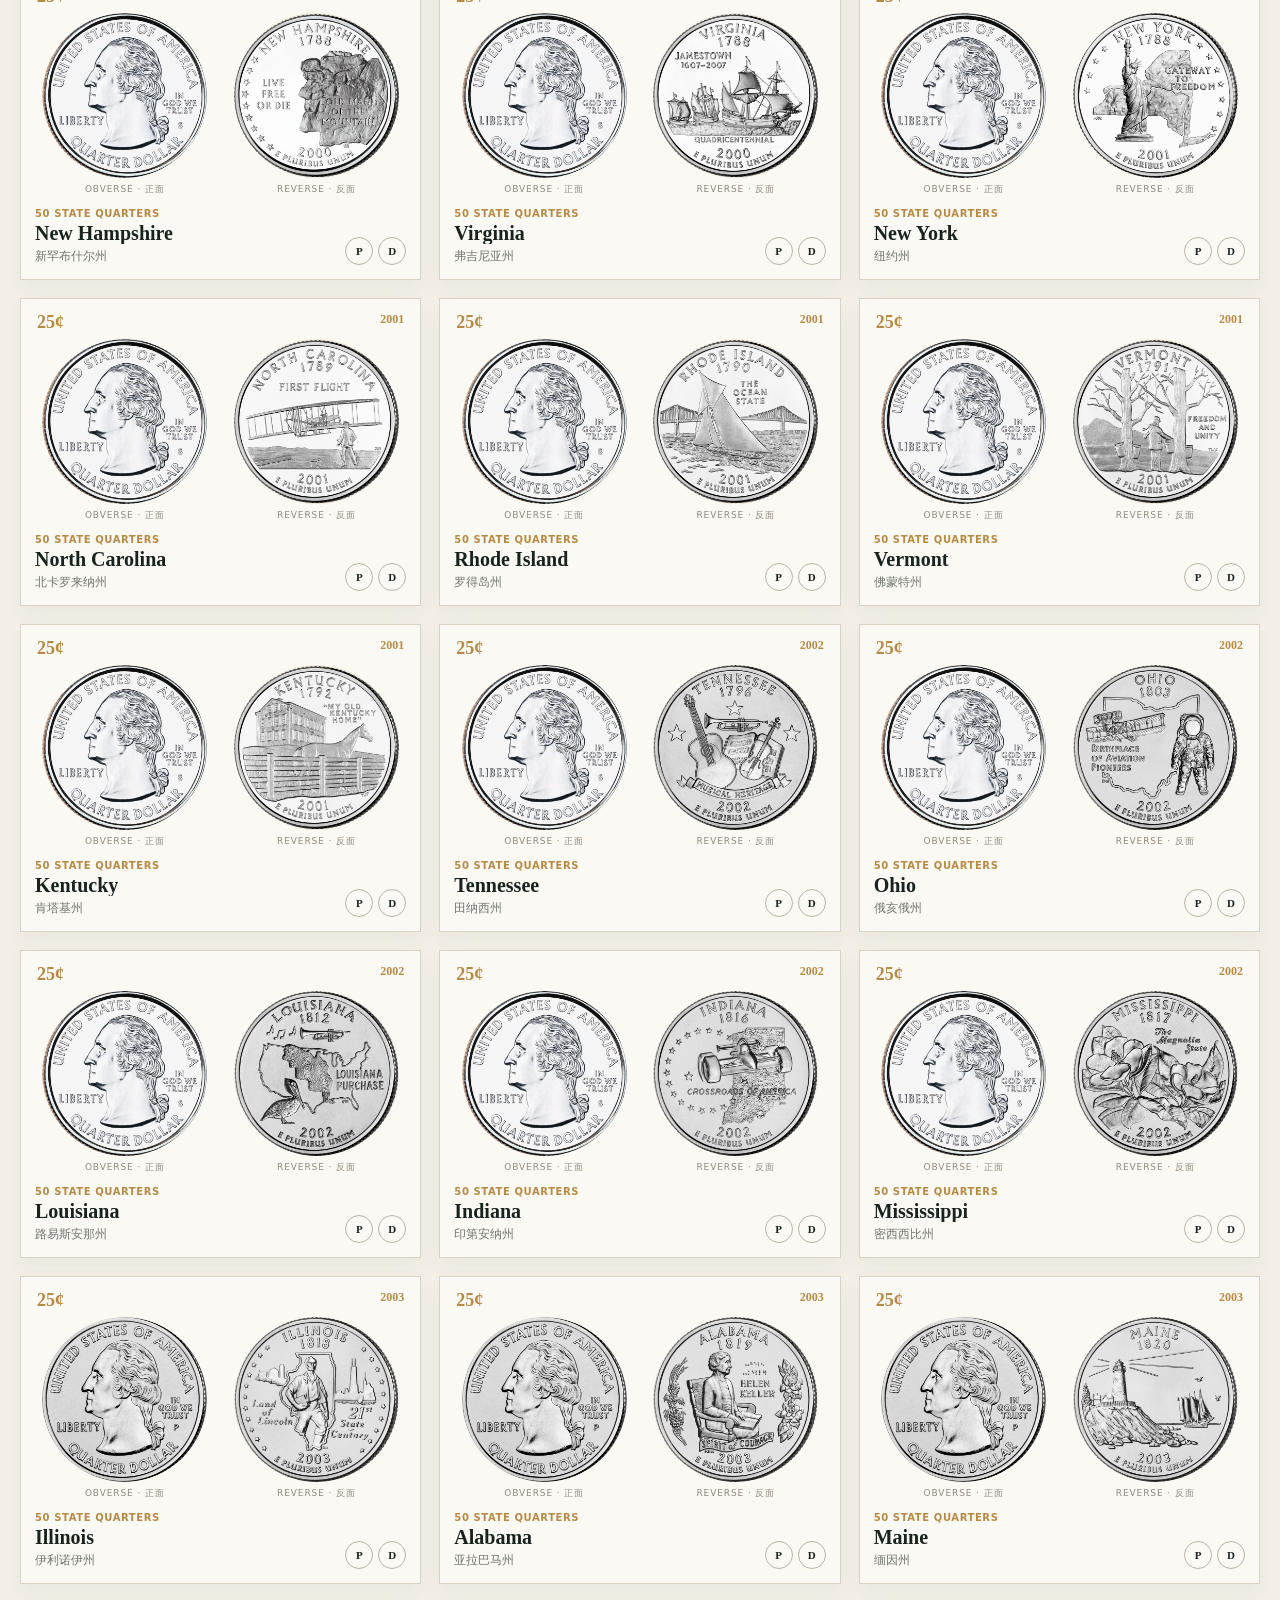
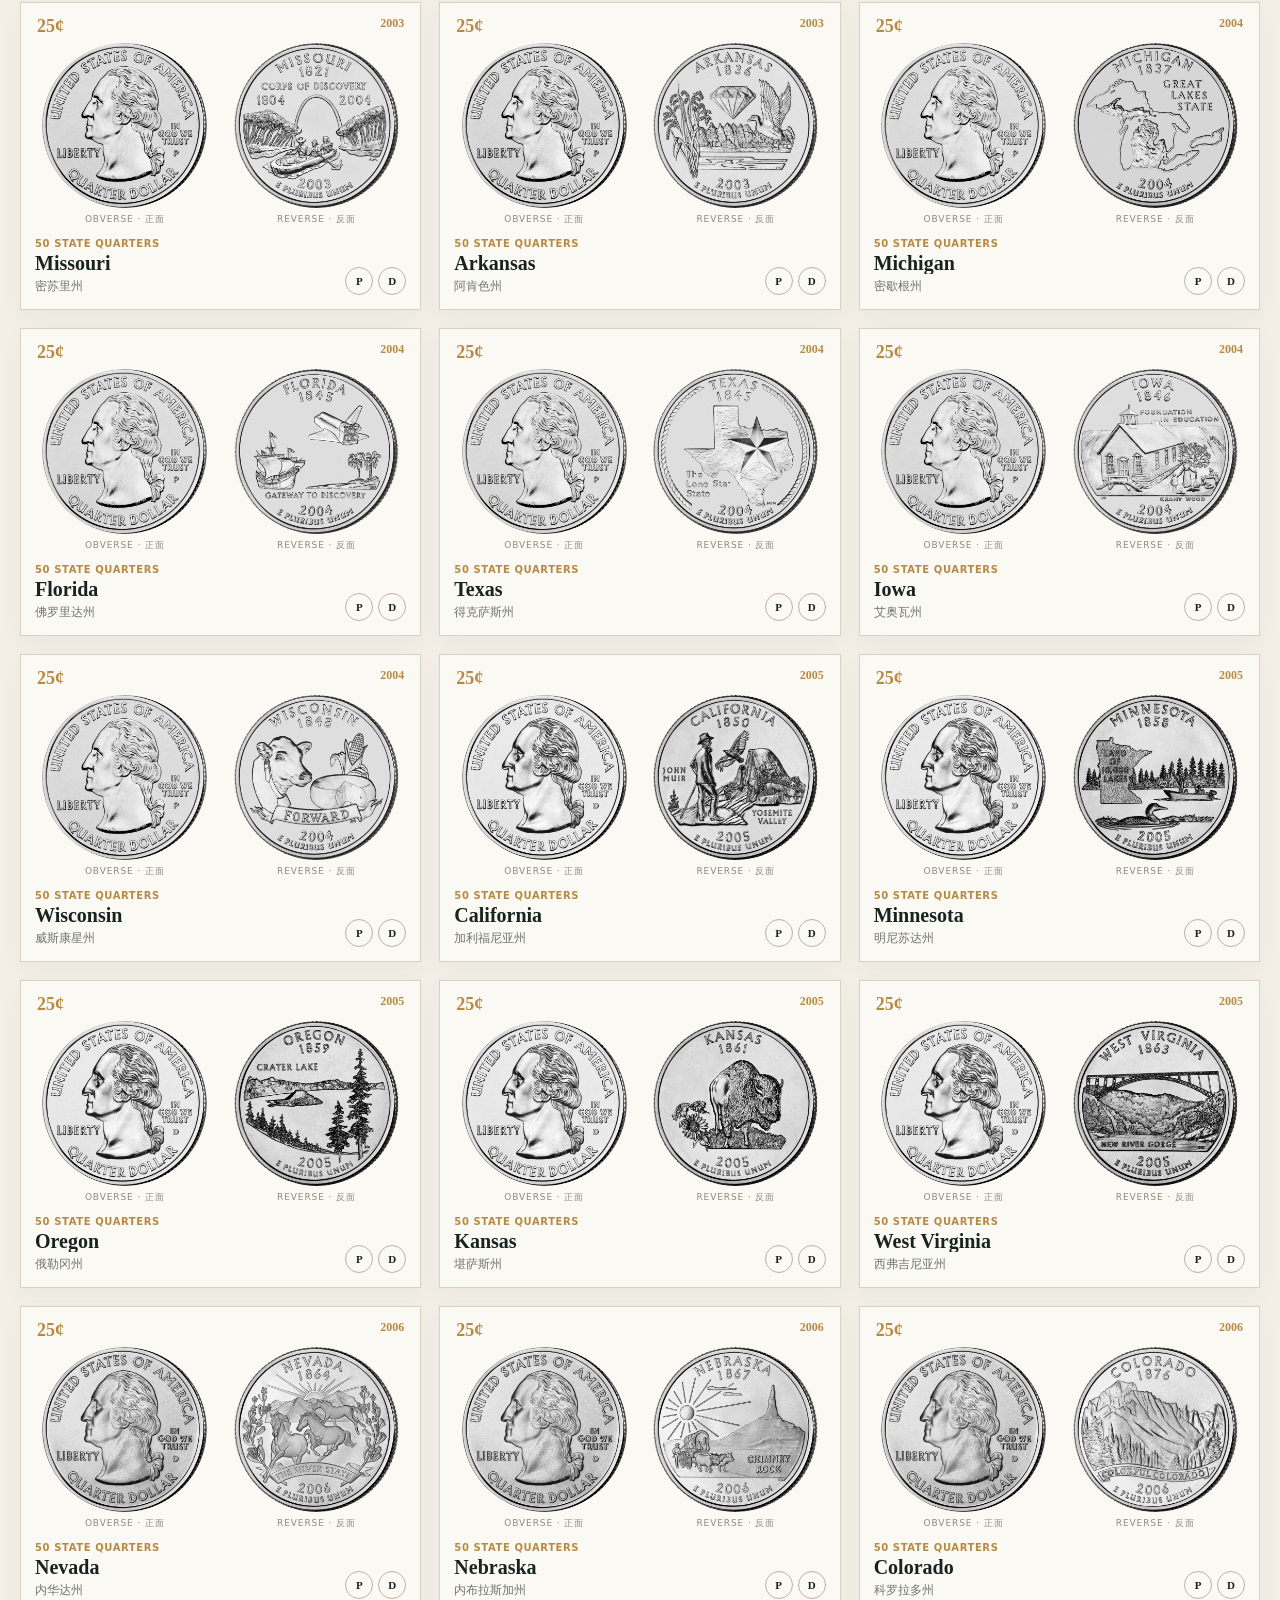
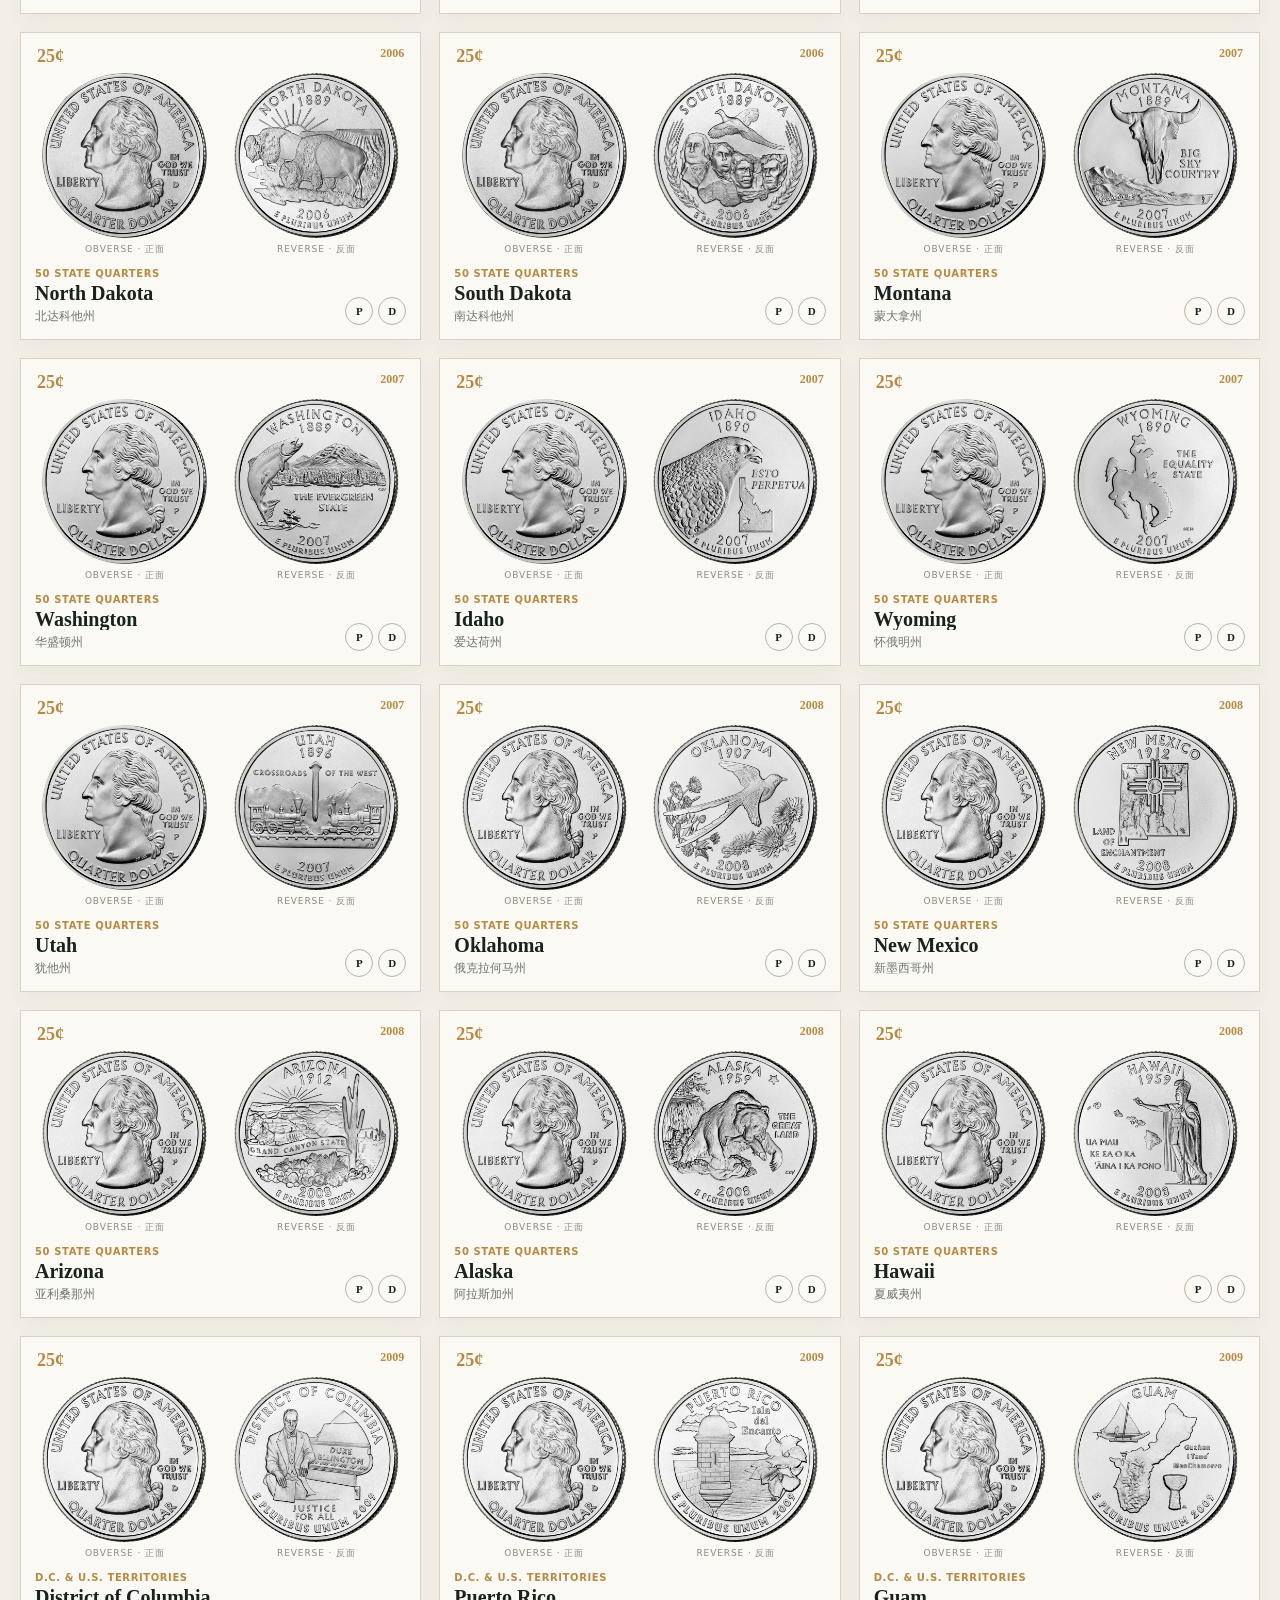
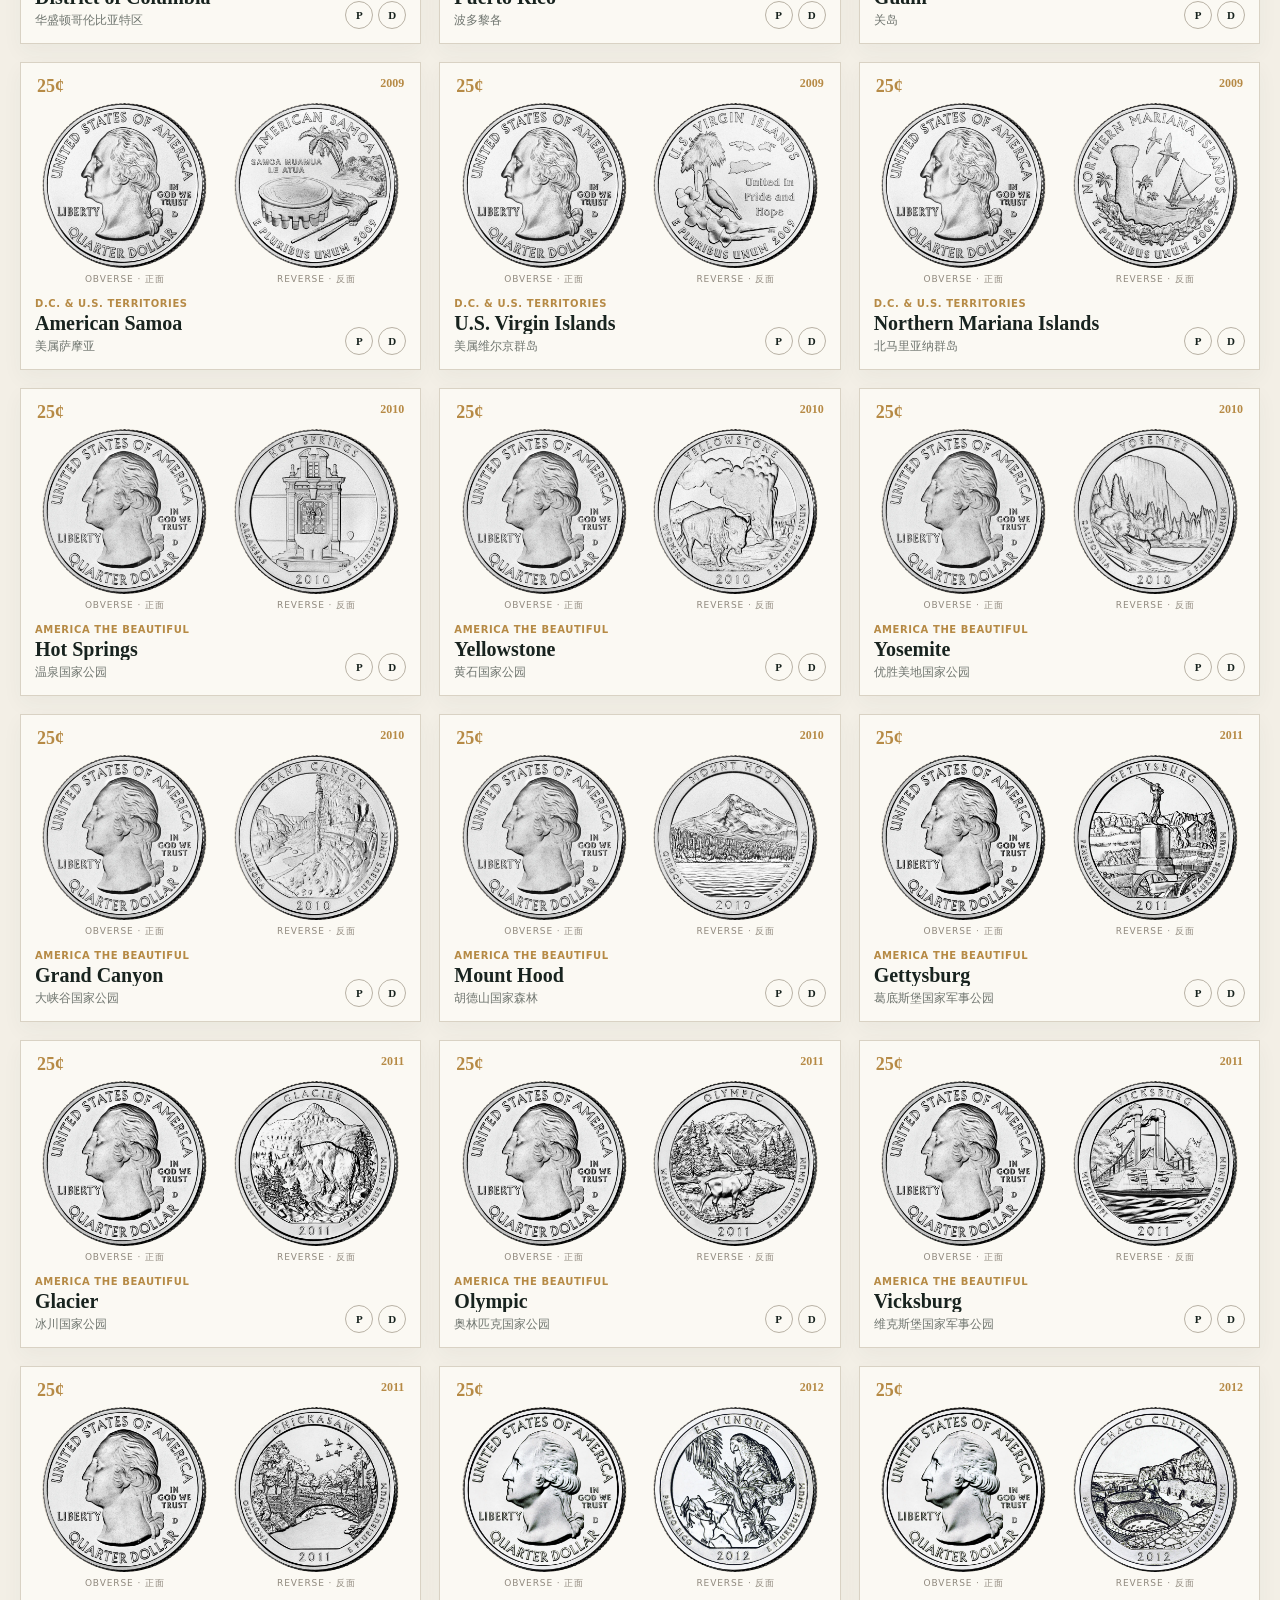
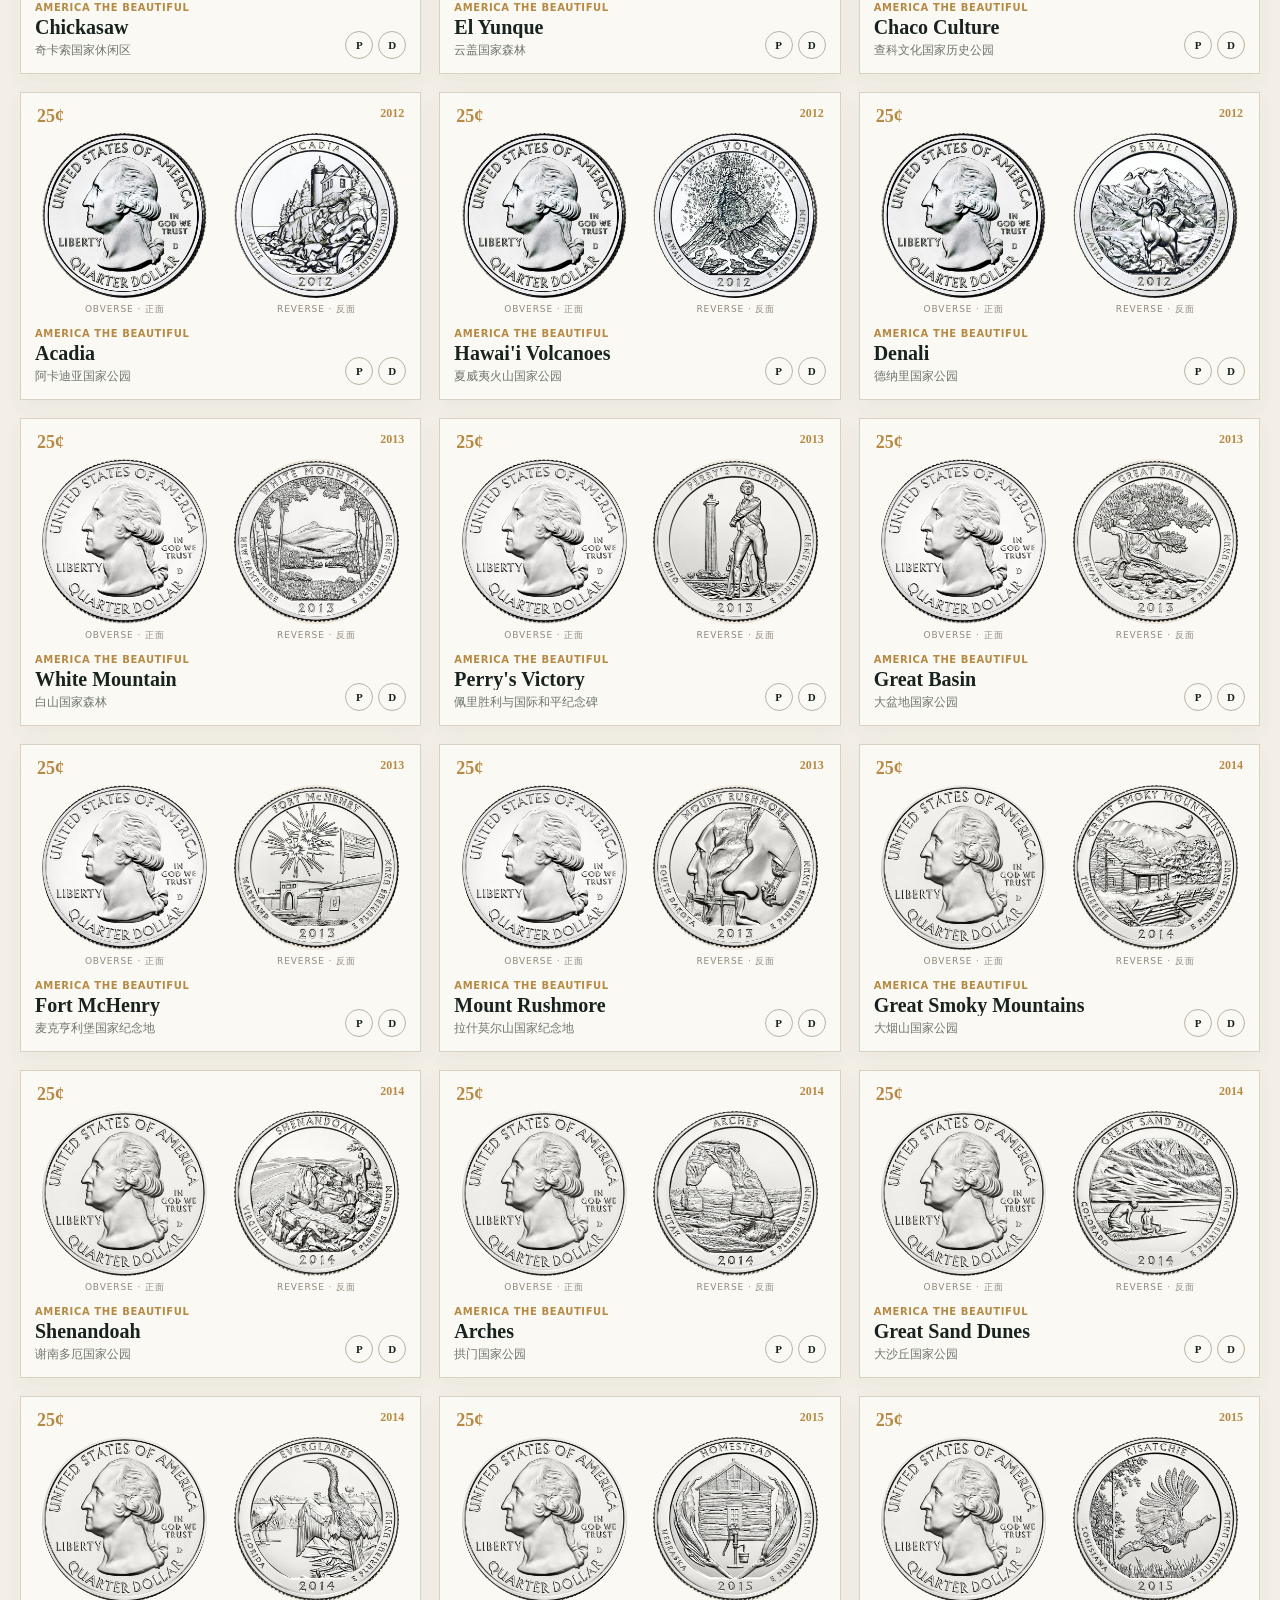
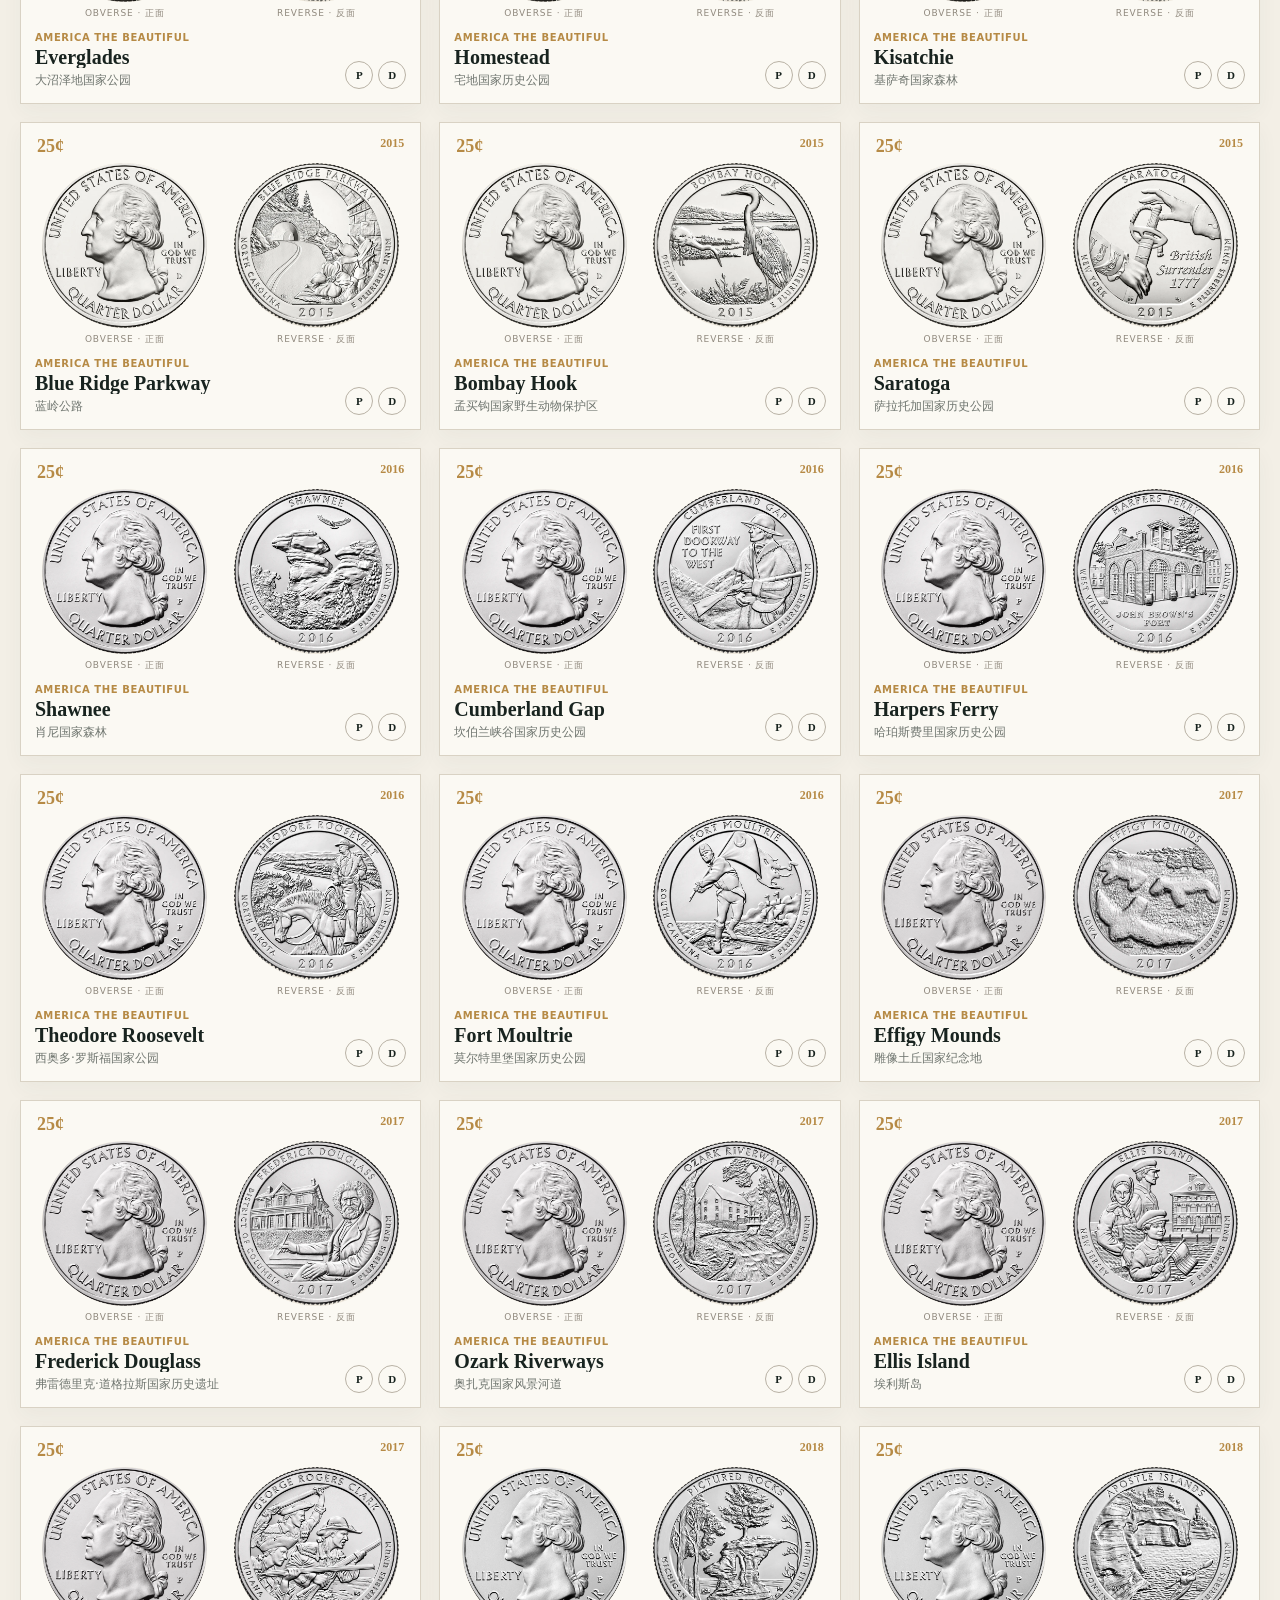
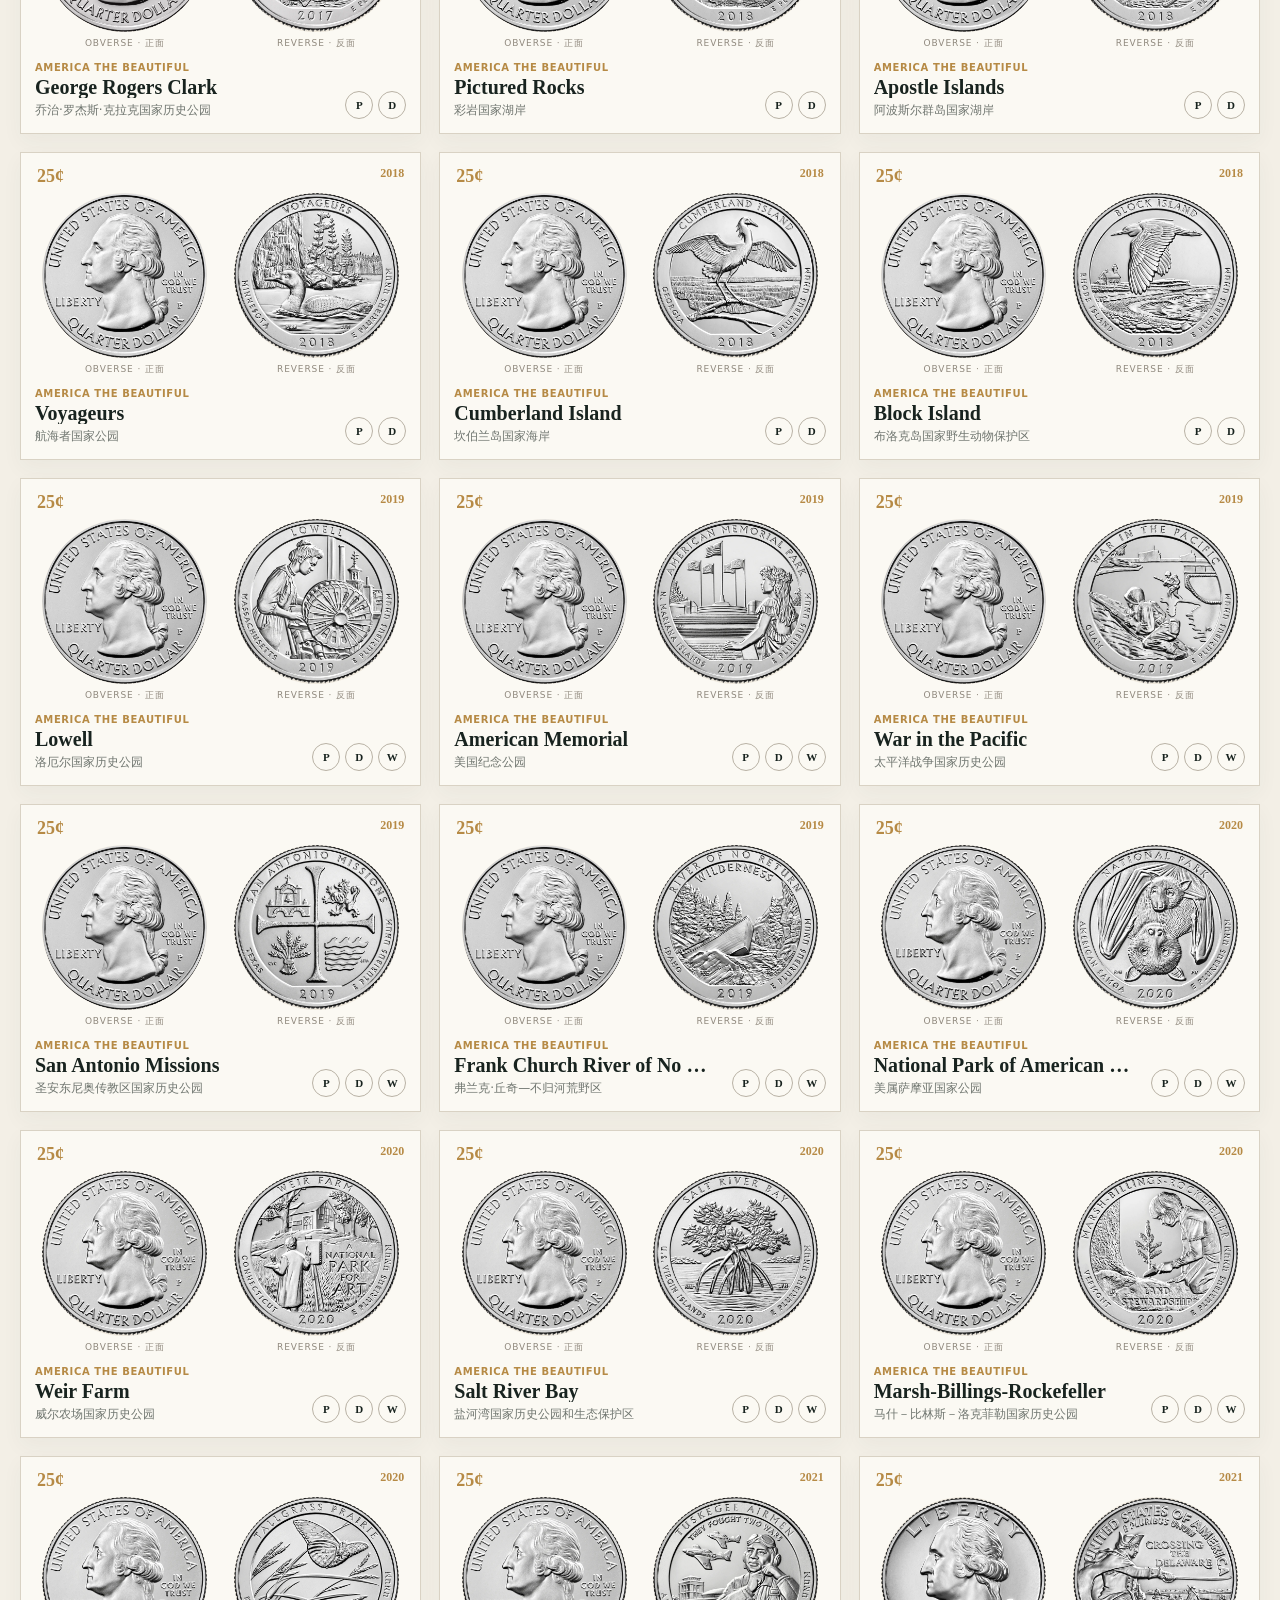
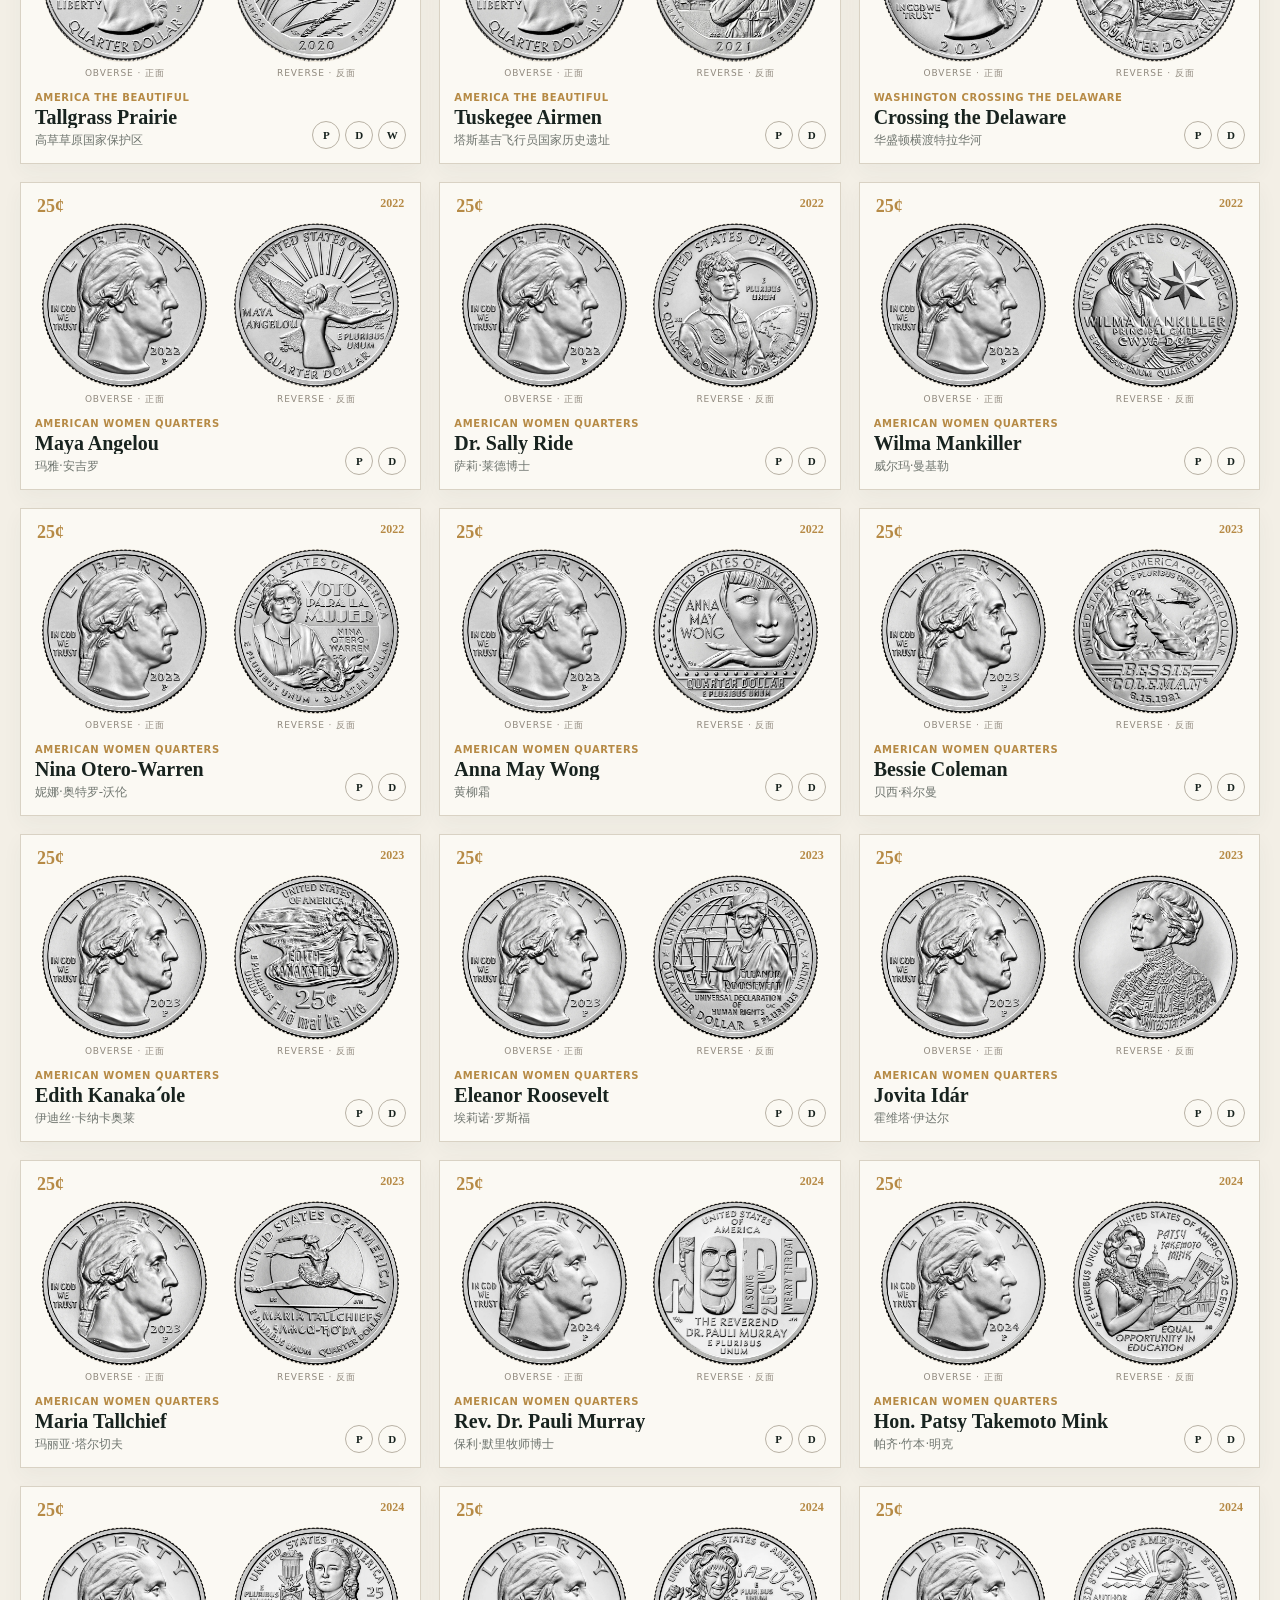
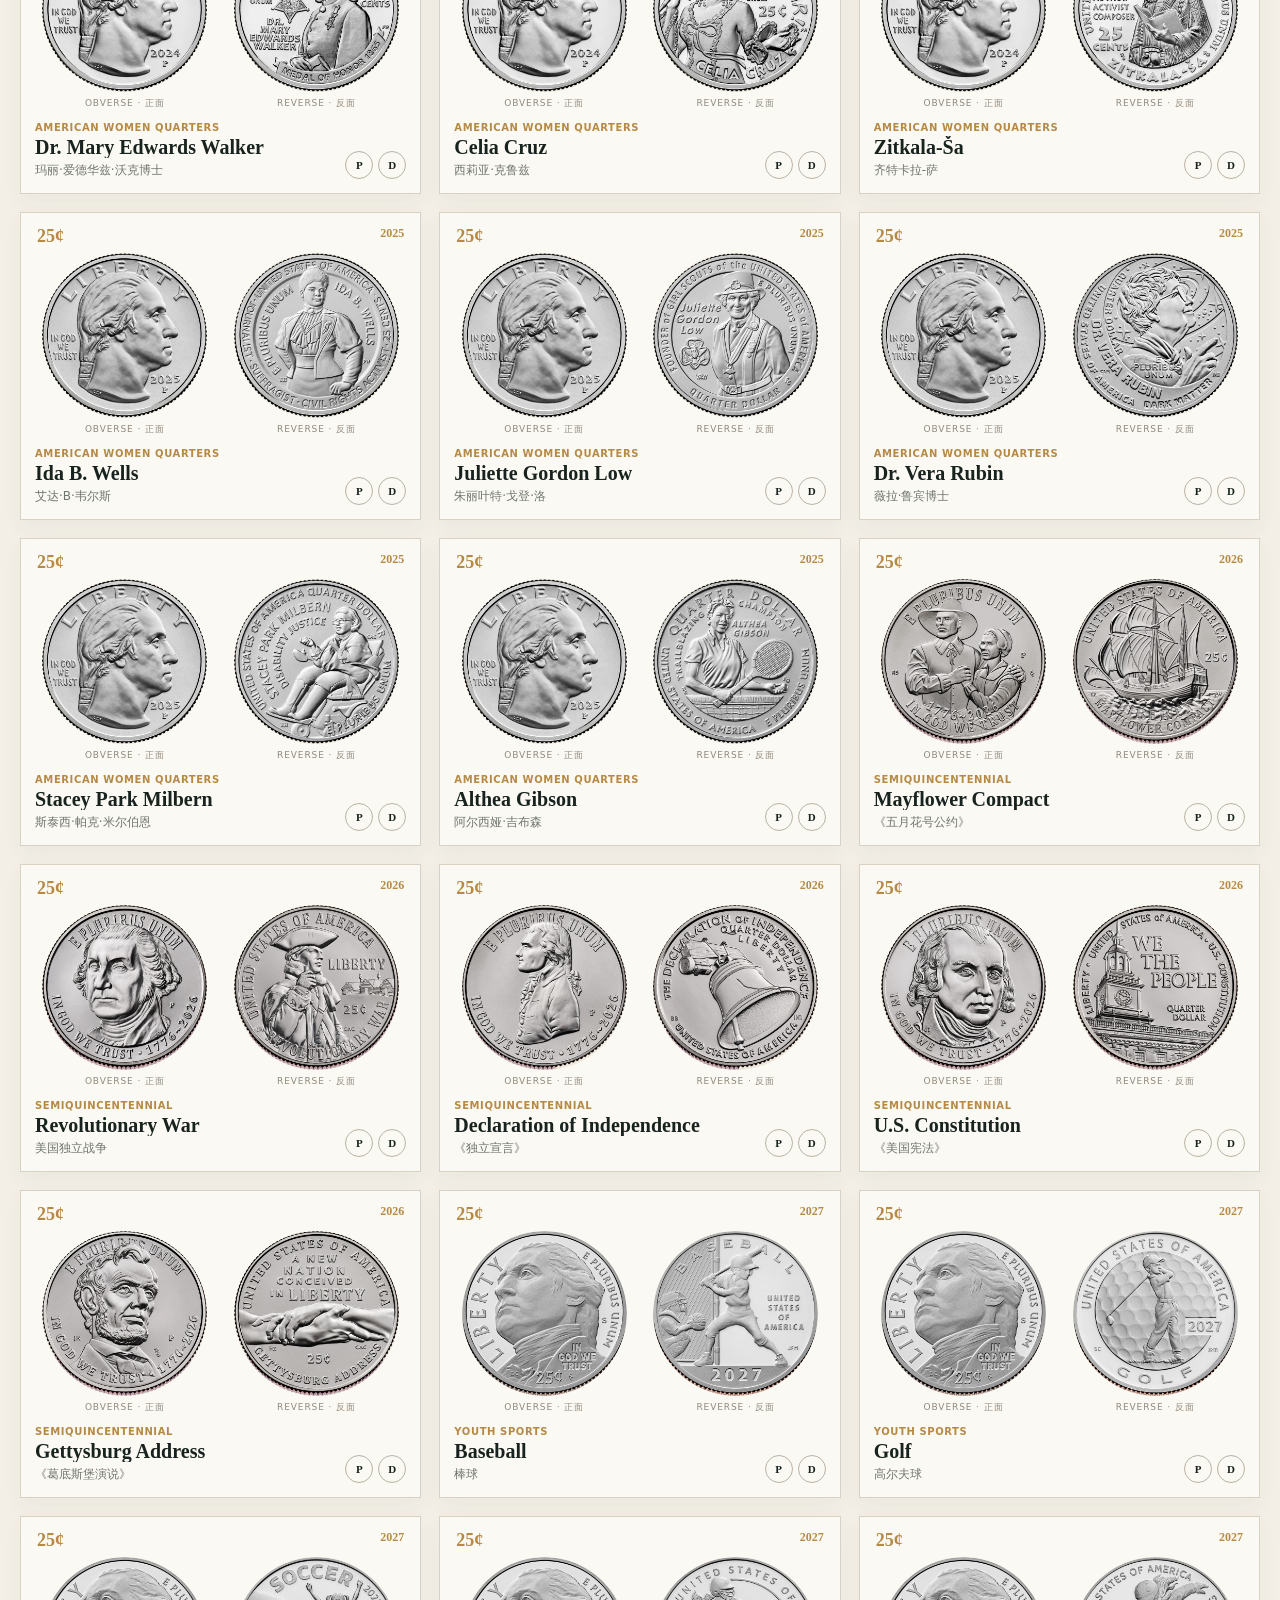
==== commit 3f666b88: "Improve panorama labels and bicentennial assets" ====
--- a/index.html
+++ b/index.html
@@ -4,7 +4,9 @@
   <meta charset="utf-8">
   <meta name="viewport" content="width=device-width,initial-scale=1">
   <meta name="description" content="美国流通纪念币图鉴与收藏记录">
+  <meta name="theme-color" content="#193f36">
   <title>US Coins · 美国流通纪念币图鉴</title>
+  <link rel="icon" href="favicon.svg" type="image/svg+xml">
   <link rel="stylesheet" href="css/styles.css?v=20261112d">
 </head>
 <body>
@@ -49,10 +51,10 @@
   </nav>
 
   <footer class="site-footer" id="siteFooter"><div class="wrap footer-inner"><a class="license-link" rel="license noopener" href="https://creativecommons.org/licenses/by-nc-sa/4.0/deed.zh-hans" target="_blank">CC BY-NC-SA 4.0</a><span>Copyright © 2026<span id="copyrightYears"></span> theluojia</span><span>US COINS · 静态图鉴 · 收藏状态保存在当前浏览器</span></div></footer>
-  <script src="js/translations.js?v=20261111h"></script>
+  <script src="js/translations.js?v=20261112i"></script>
   <script src="js/data.js?v=20261111h"></script>
-  <script src="js/coin-images.js?v=20261112a"></script>
-  <script src="js/app.js?v=20261112b"></script>
+  <script src="js/coin-images.js?v=20261112f"></script>
+  <script src="js/app.js?v=20261112e"></script>
   <script>
     (function () {
       var currentYear = new Date().getFullYear();
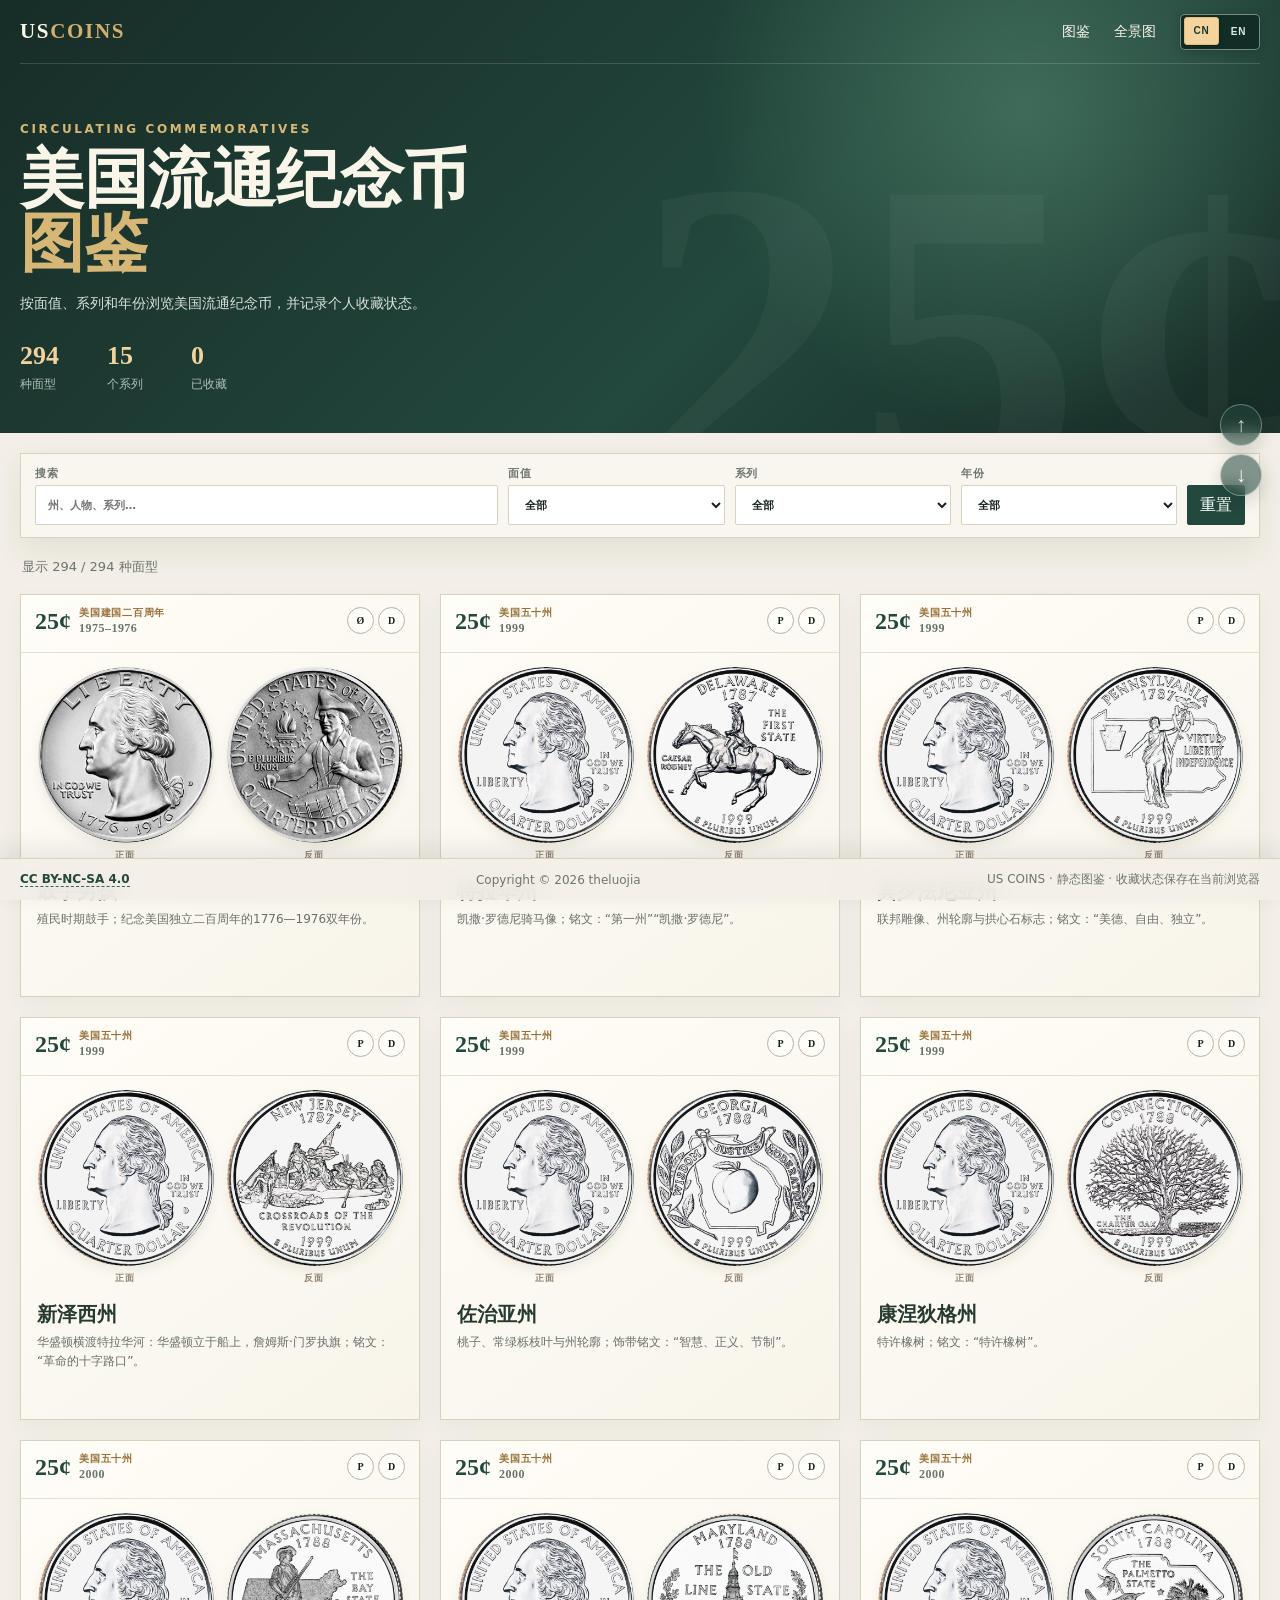
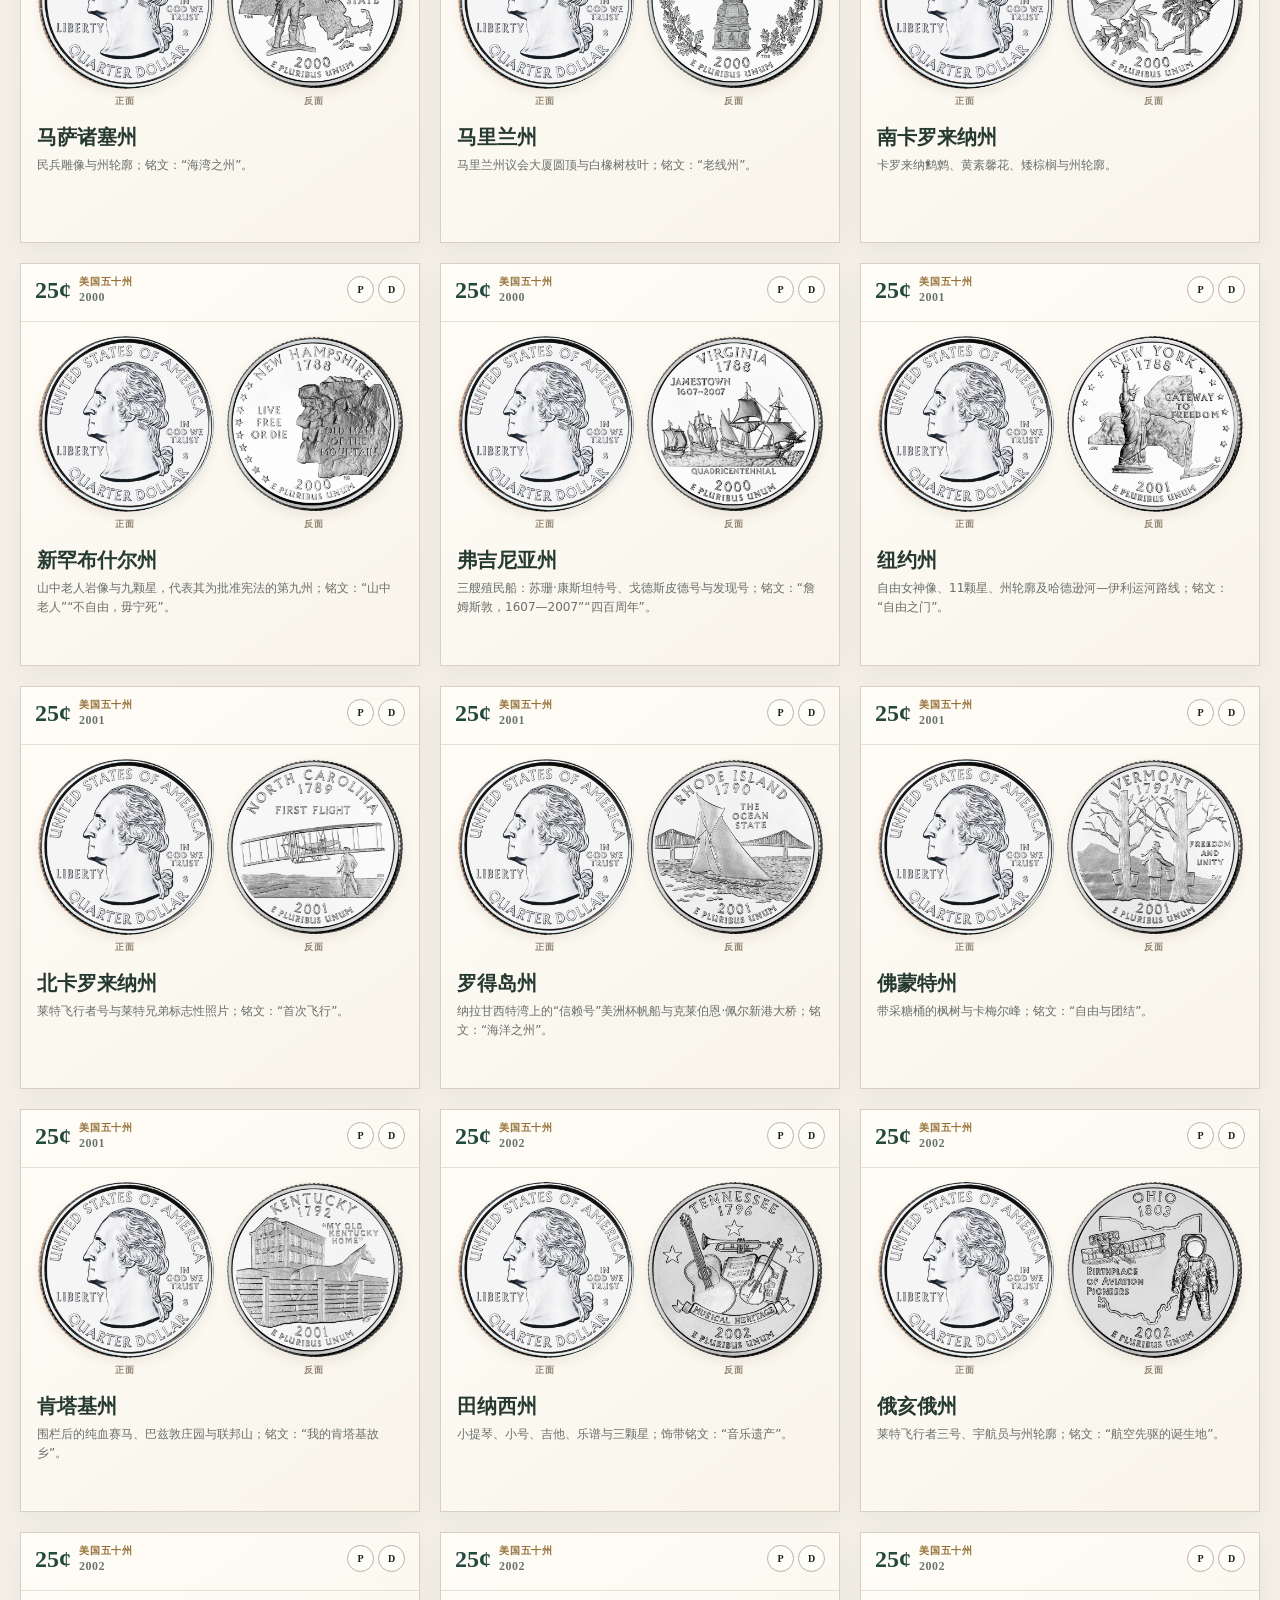
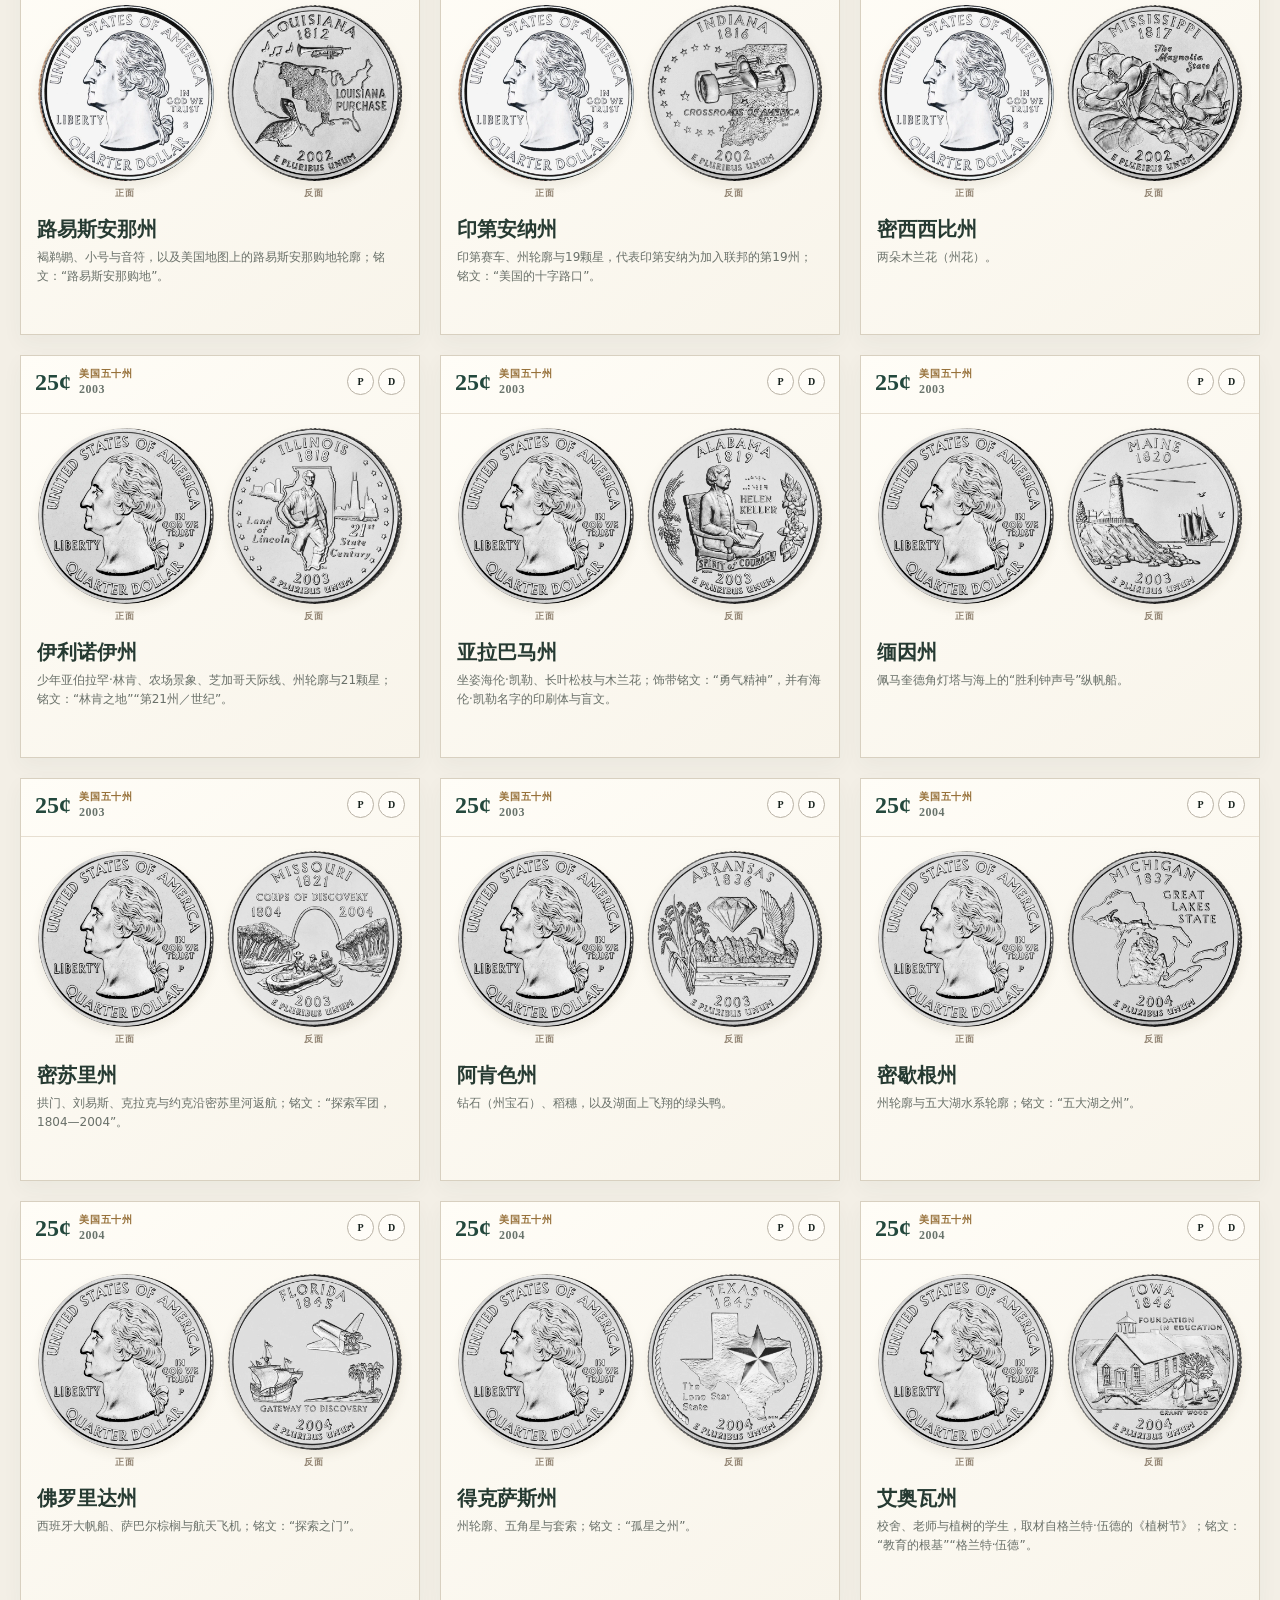
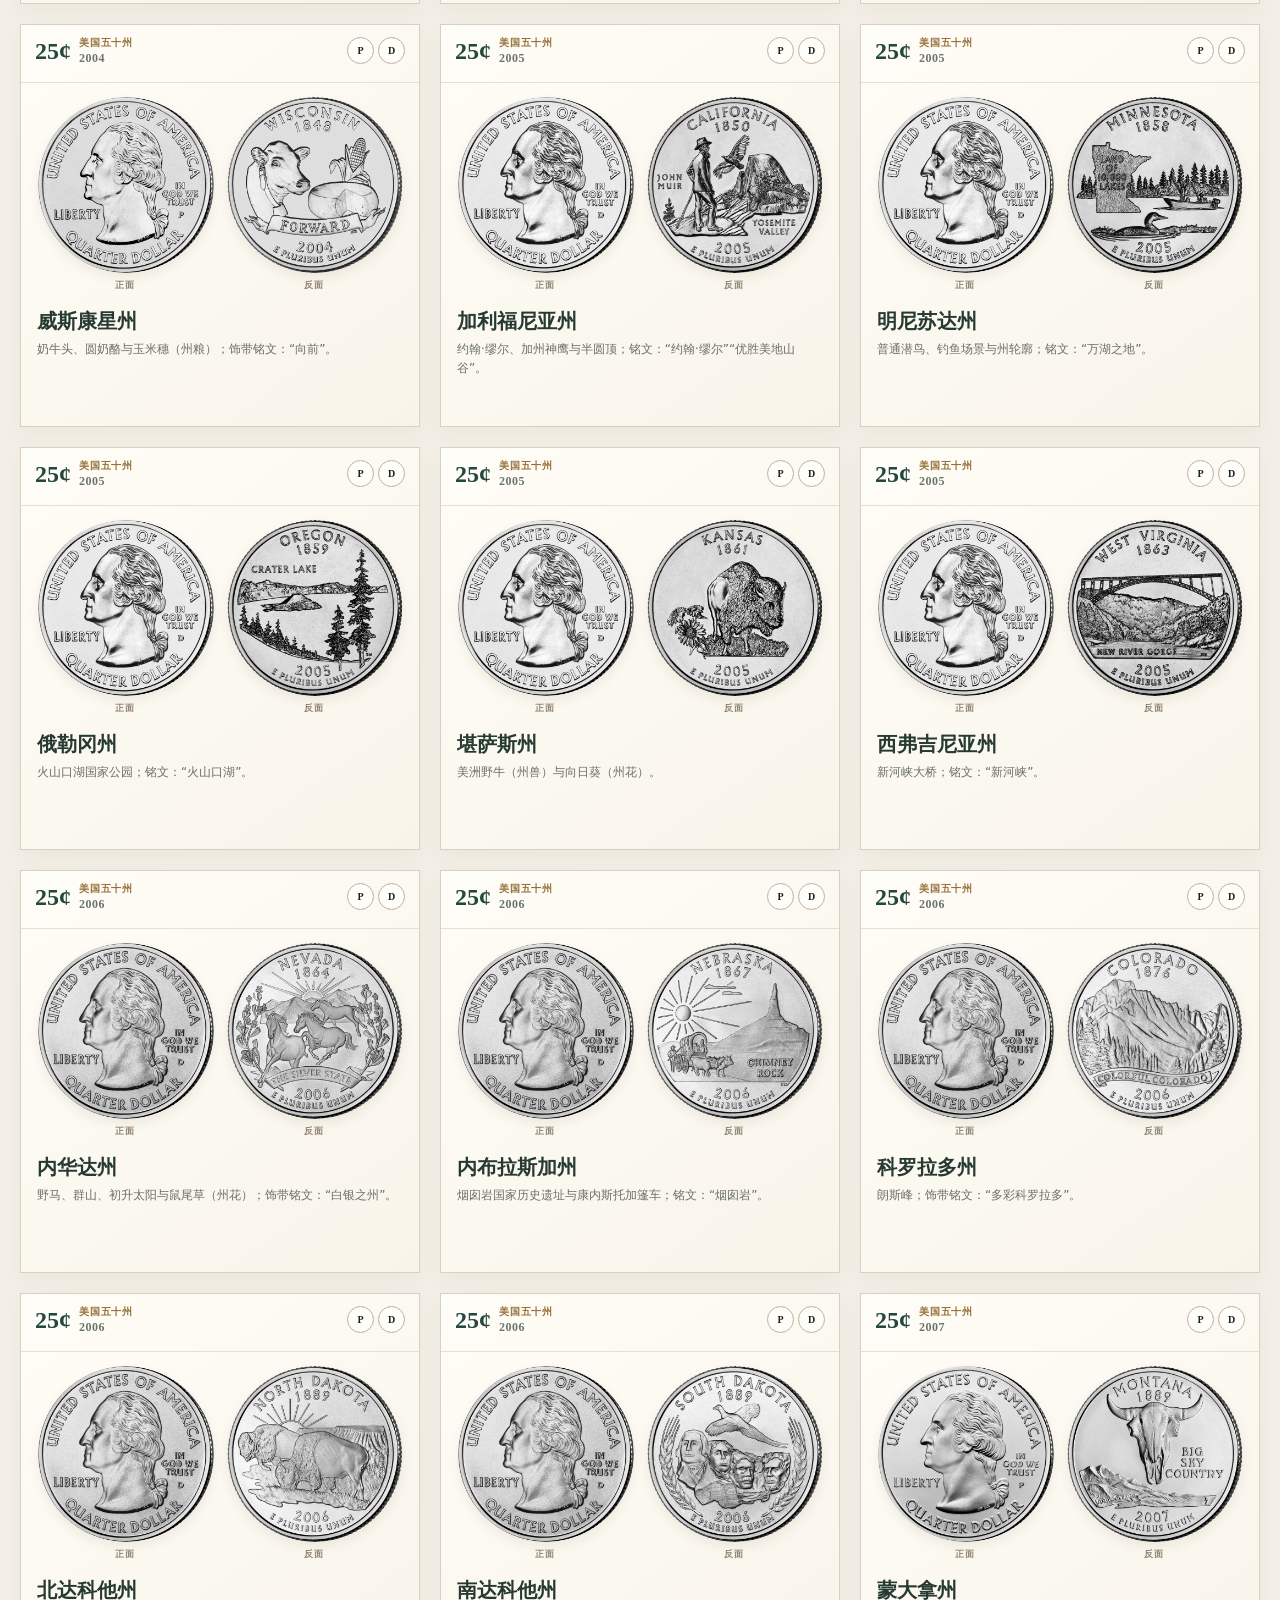
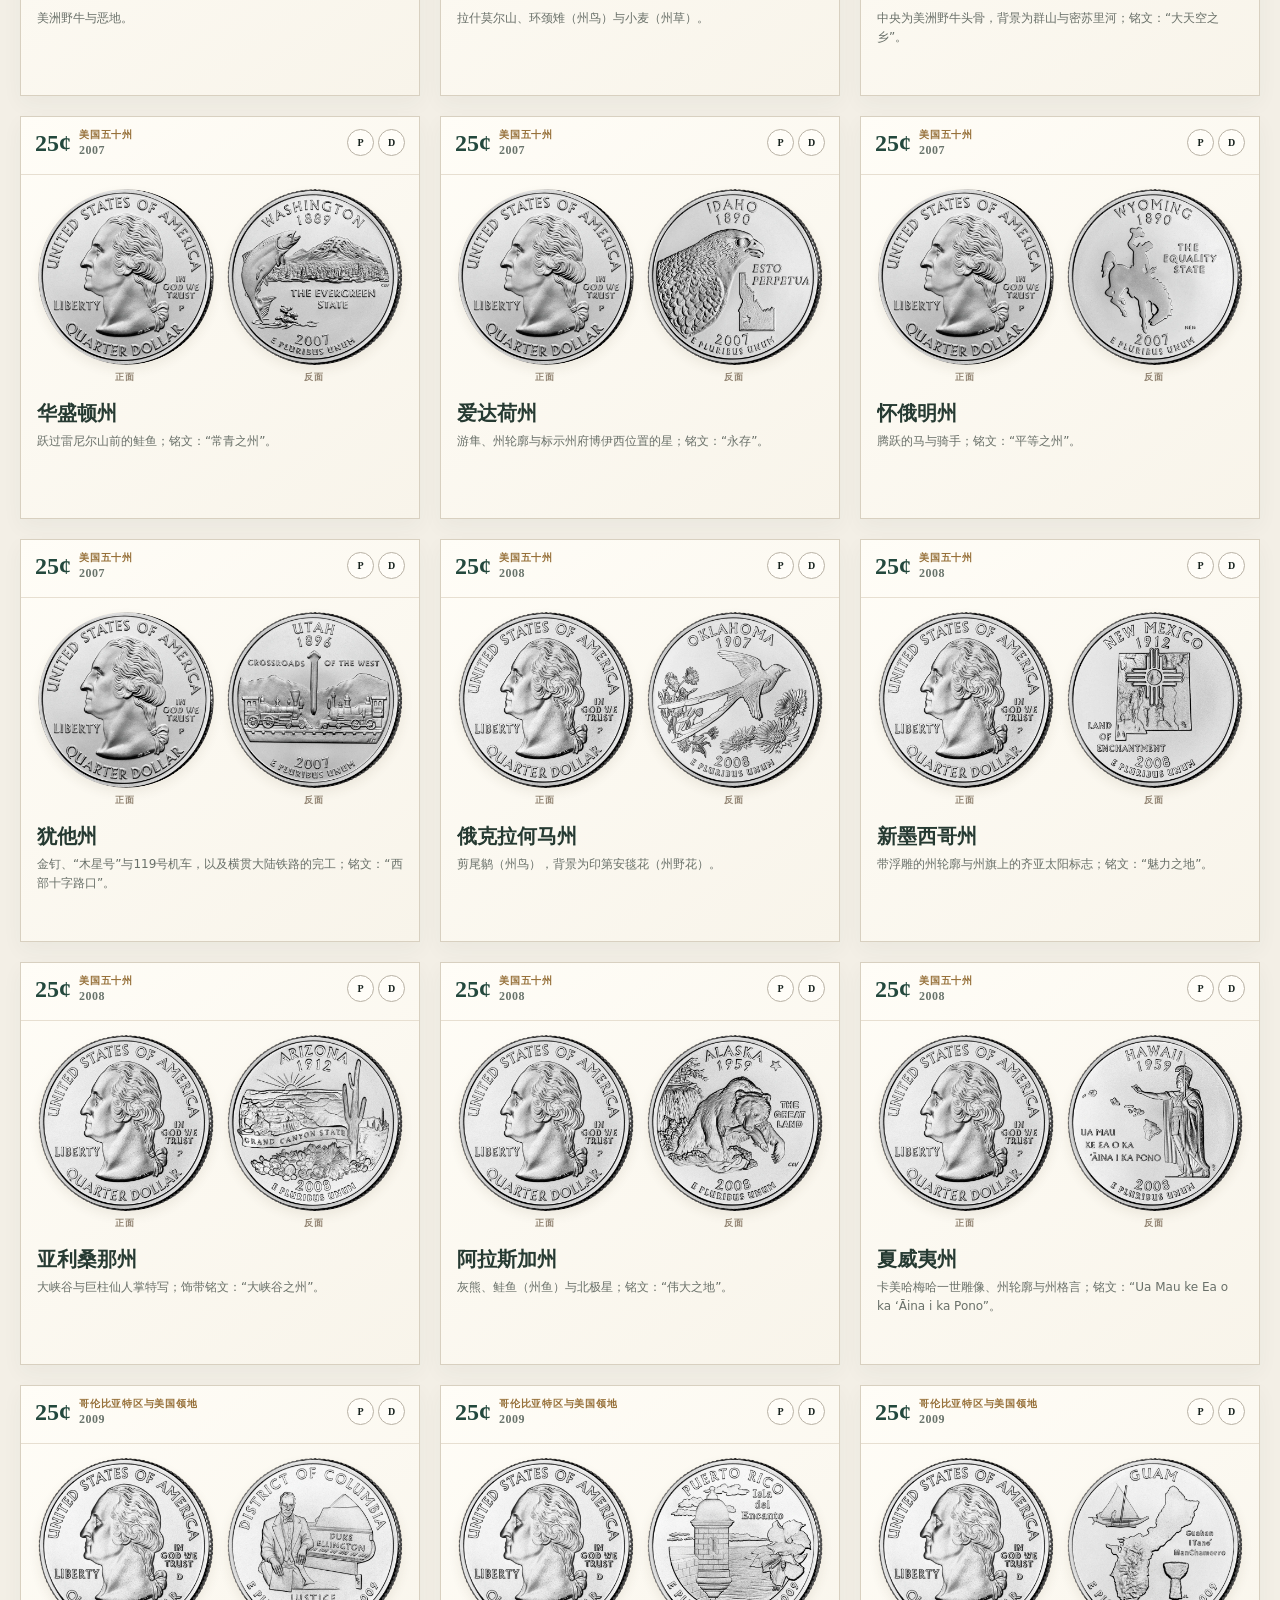
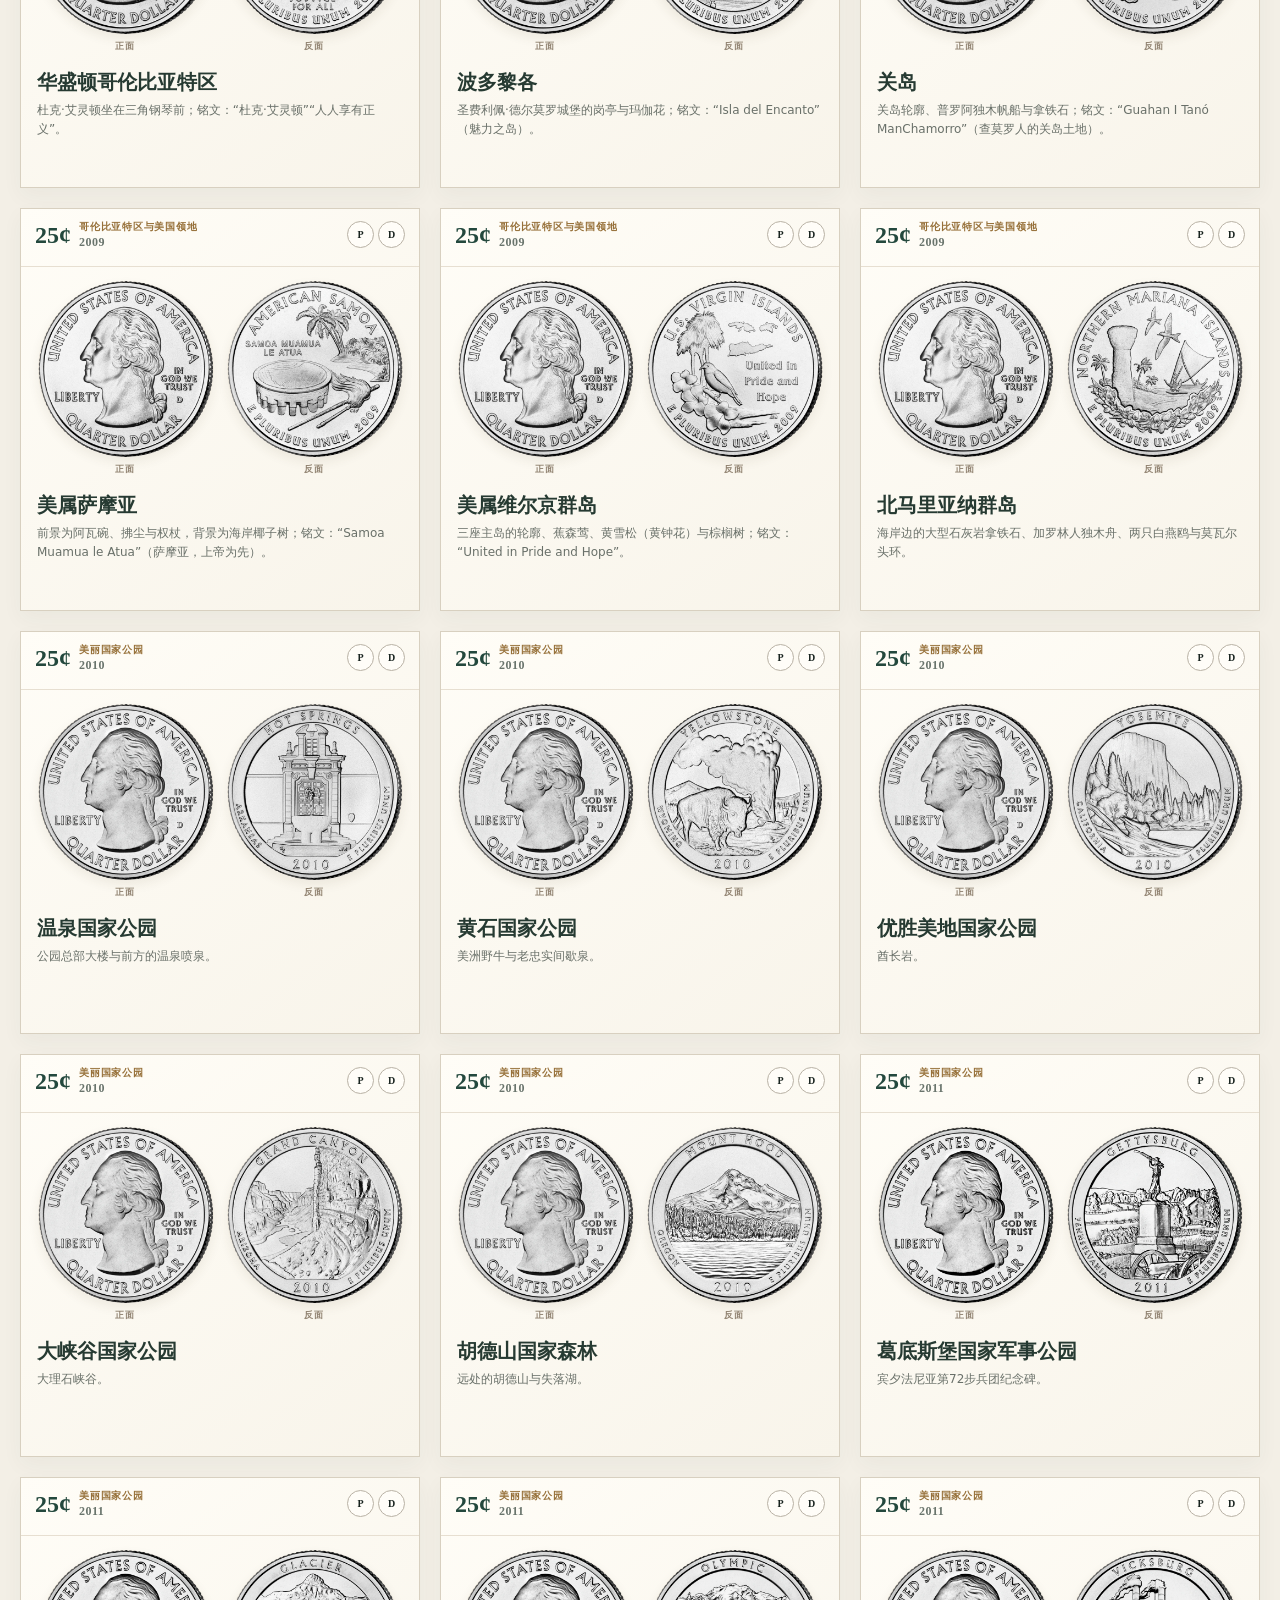
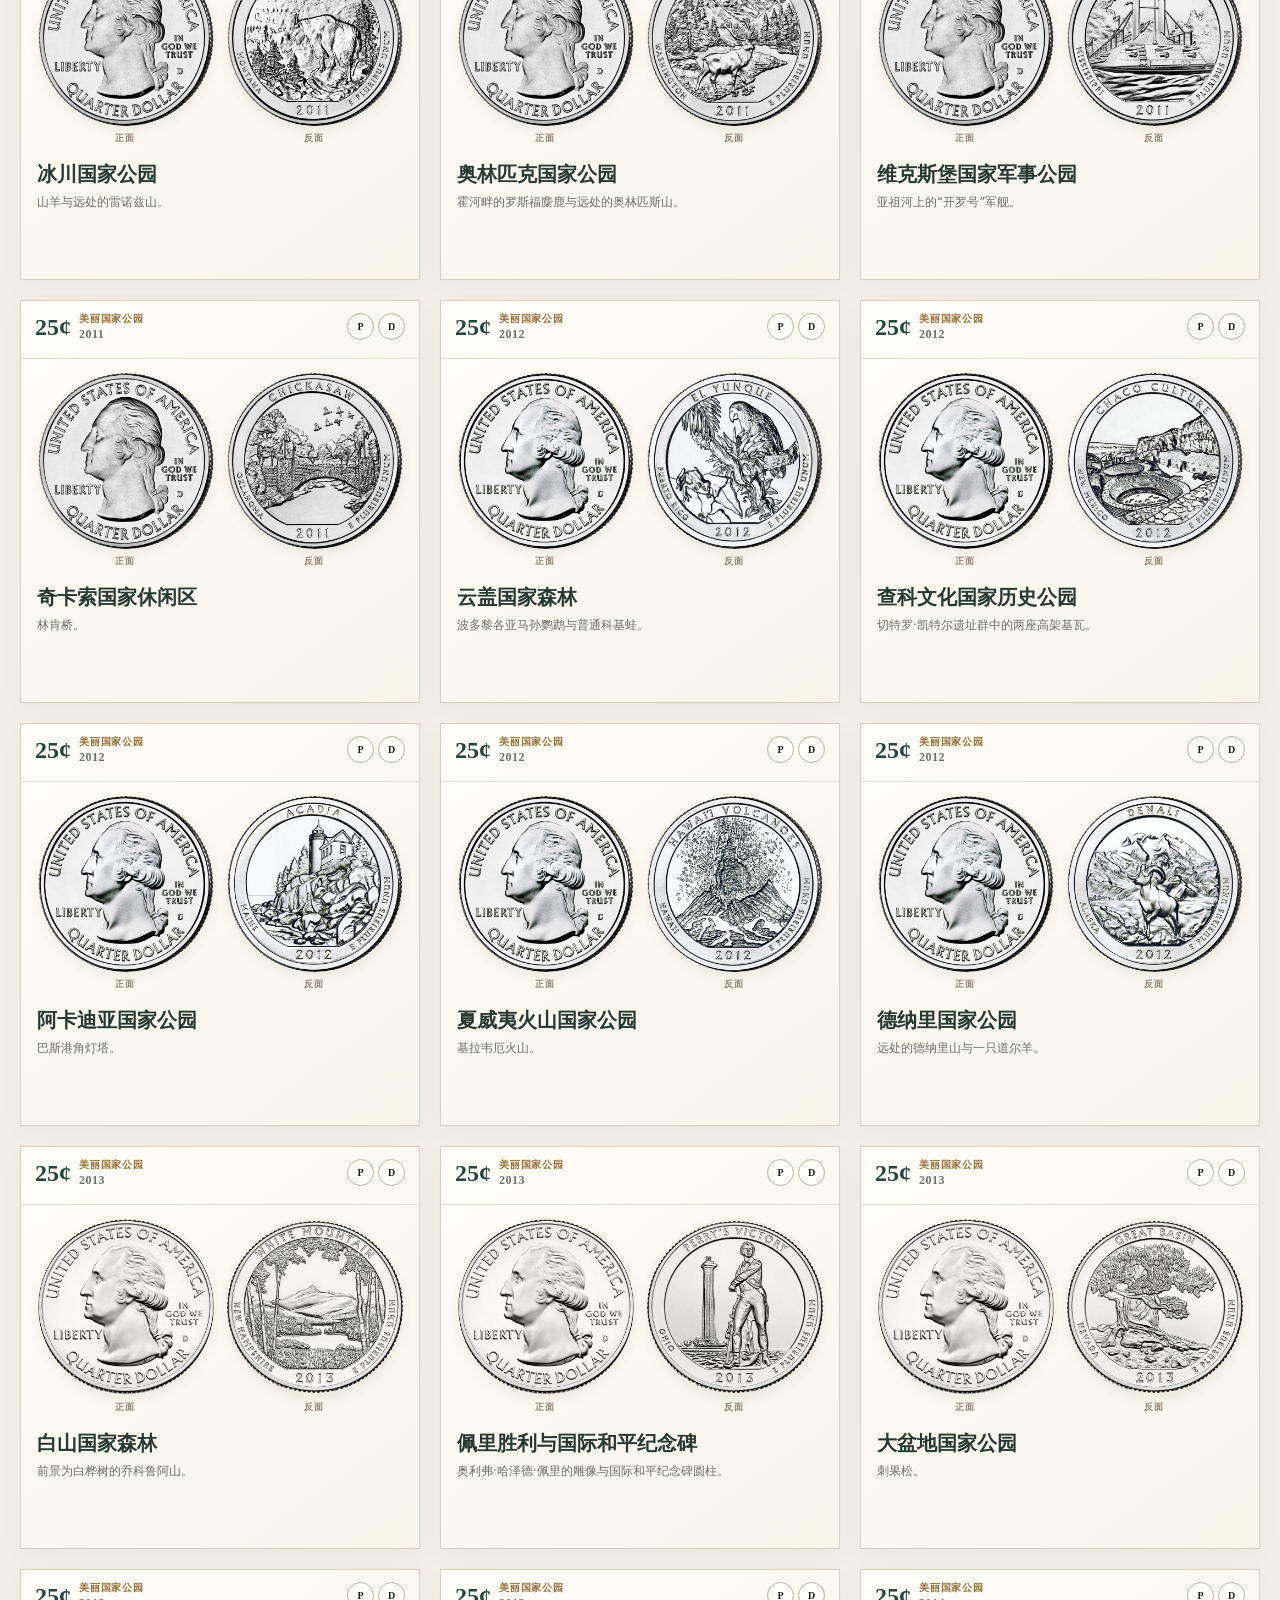
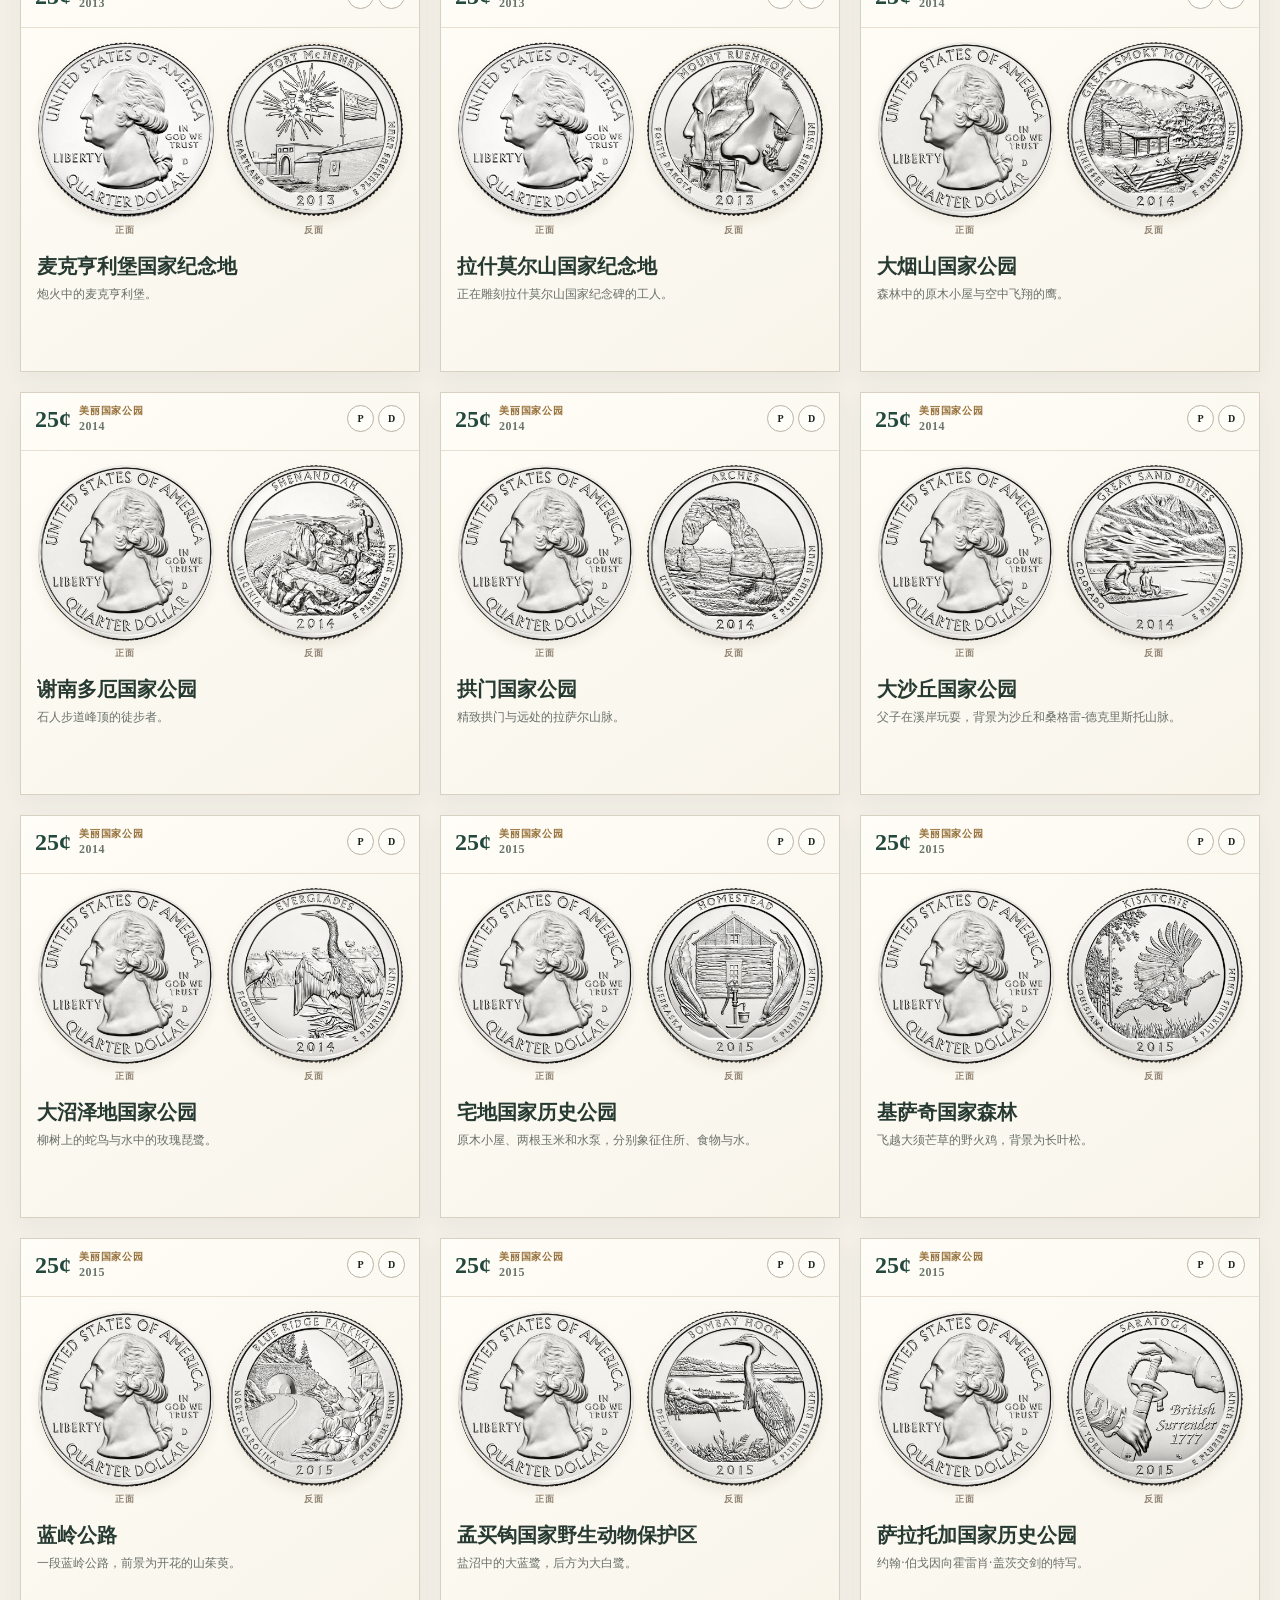
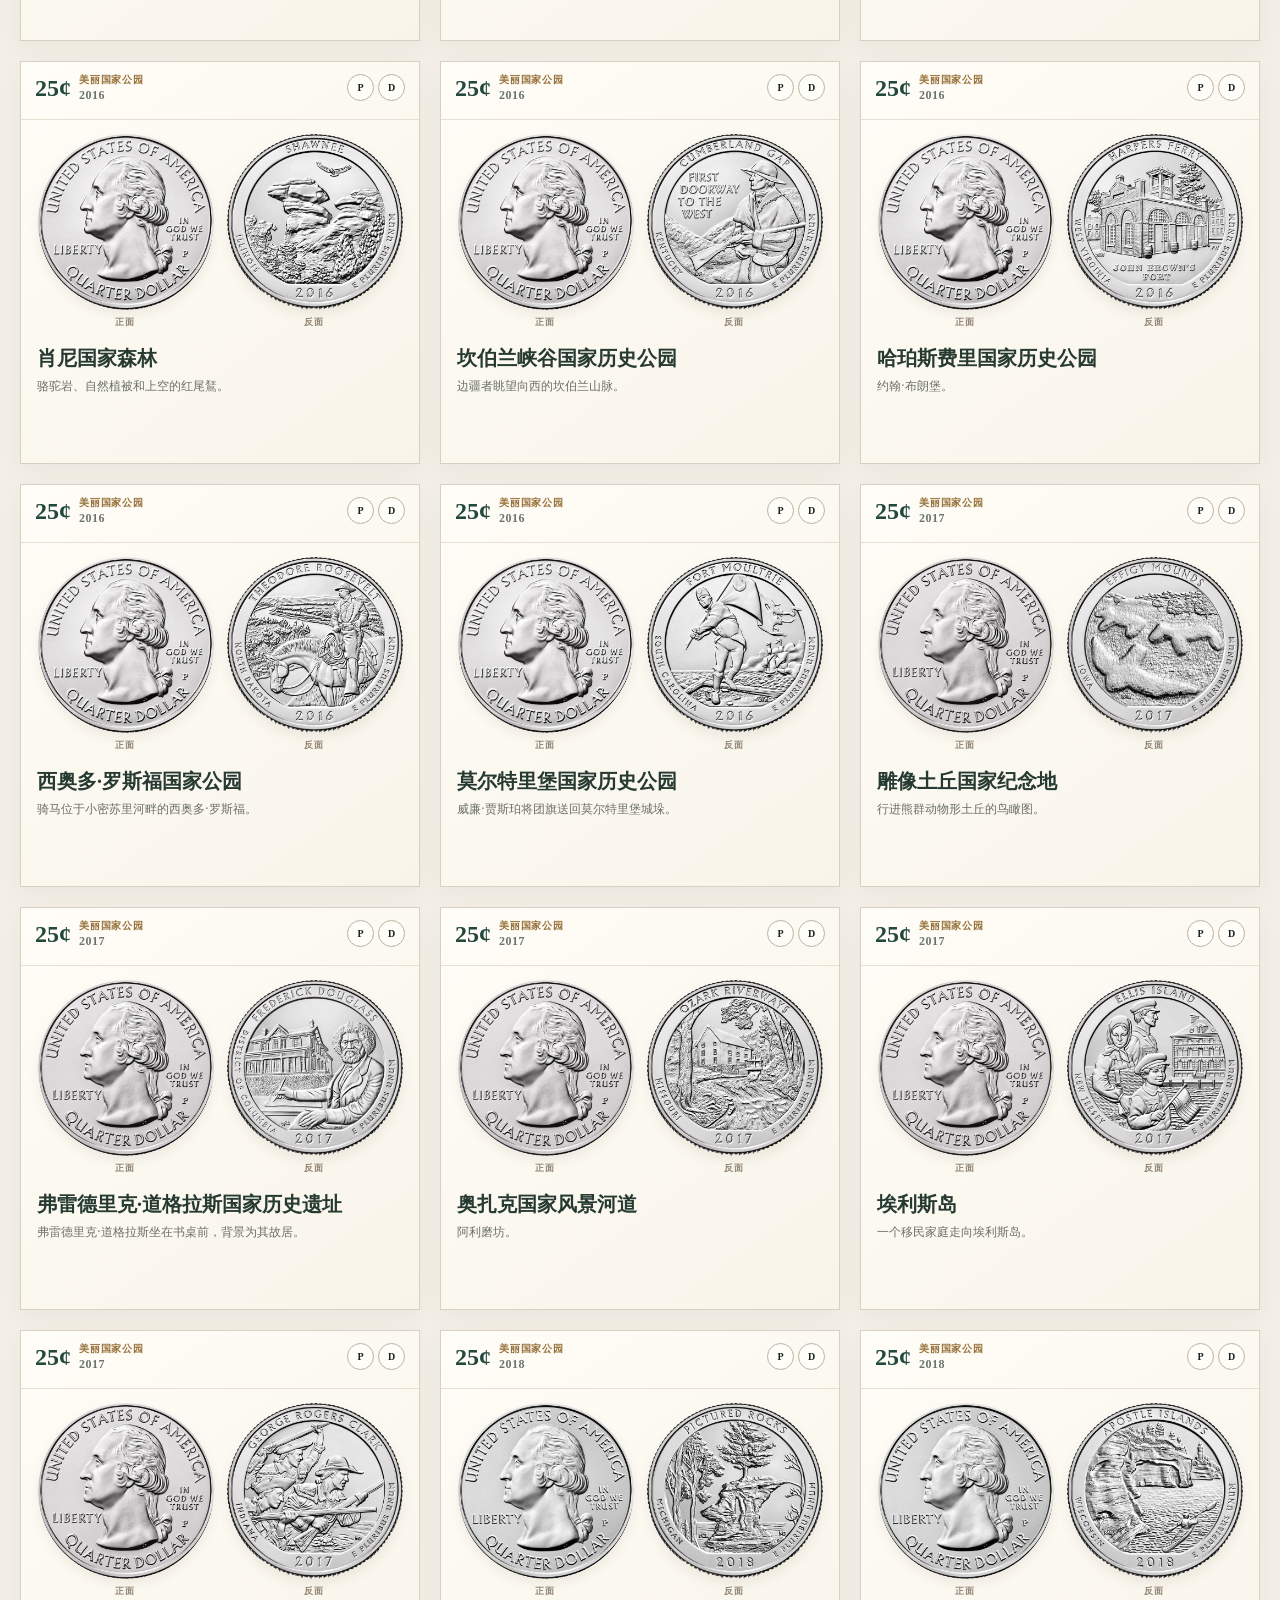
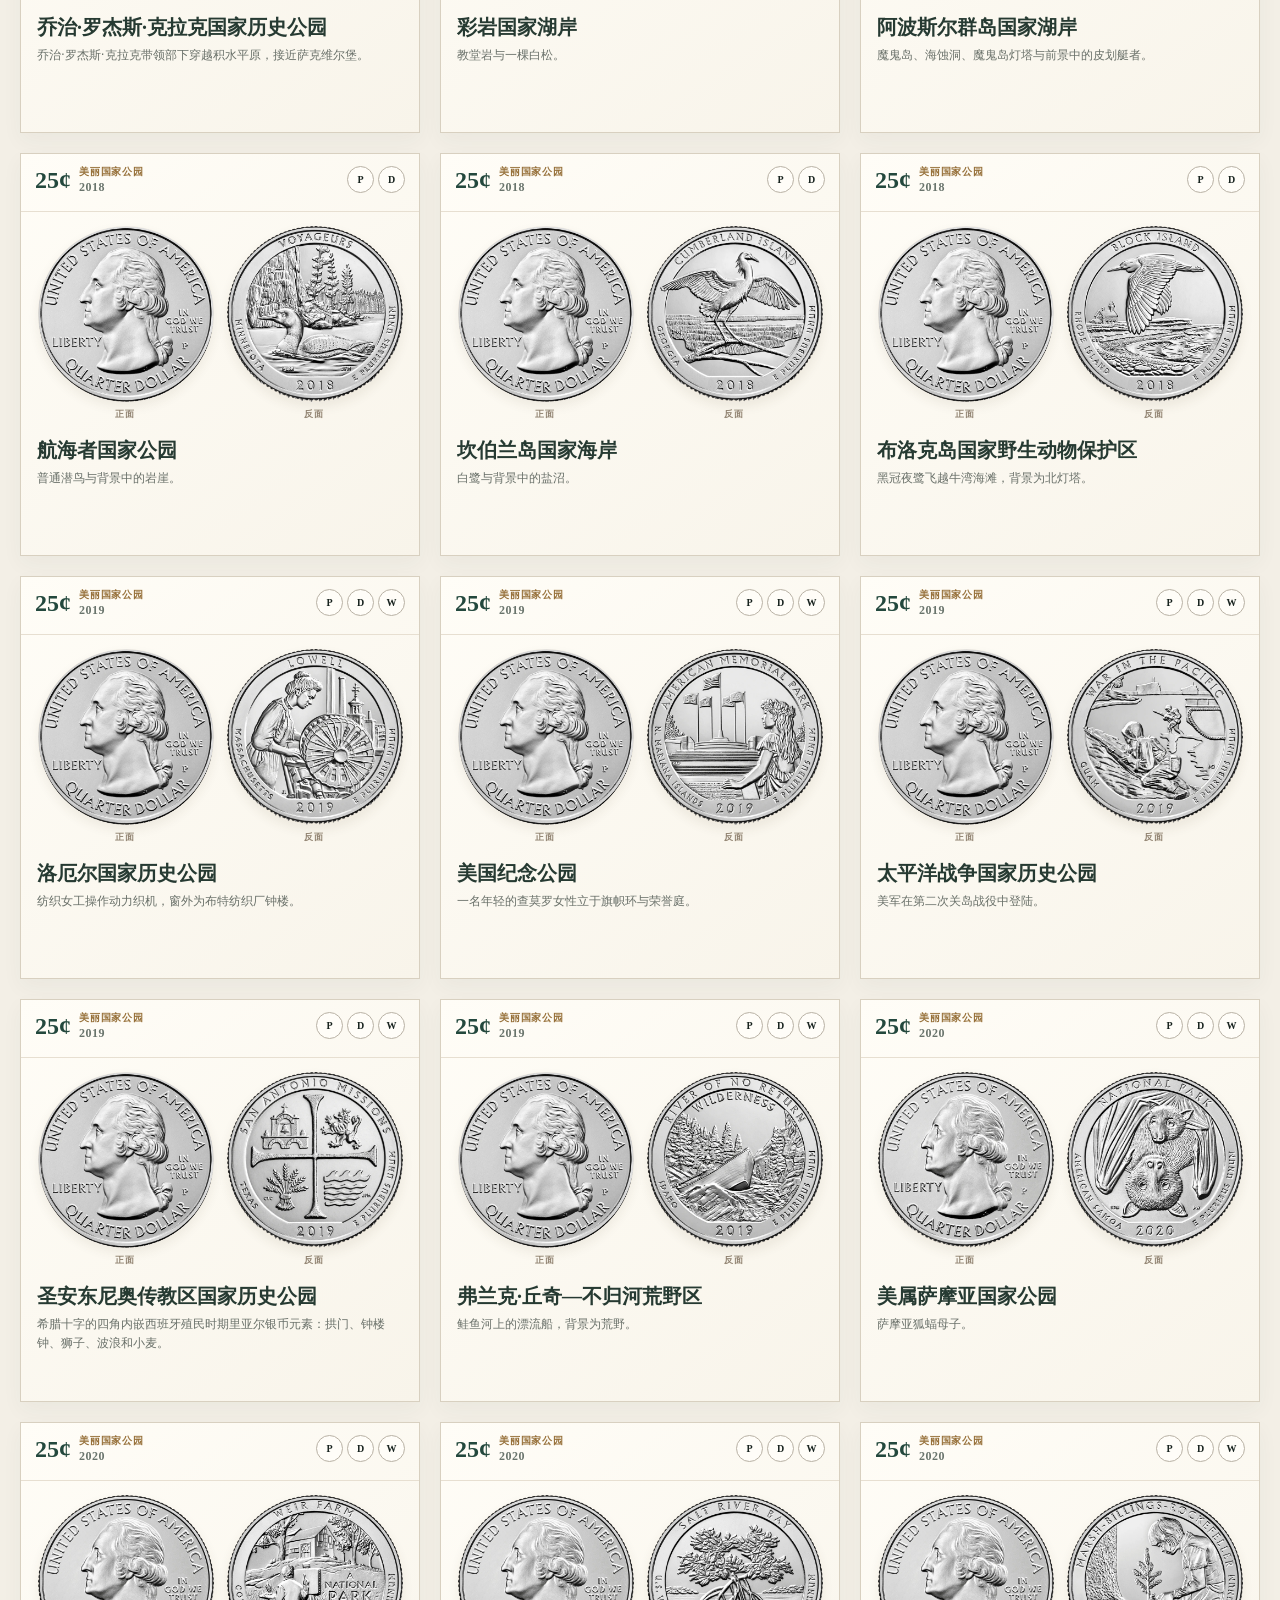
==== commit d5186865: "Add bilingual catalog details and descriptions" ====
--- a/index.html
+++ b/index.html
@@ -7,41 +7,48 @@
   <meta name="theme-color" content="#193f36">
   <title>US Coins · 美国流通纪念币图鉴</title>
   <link rel="icon" href="favicon.svg" type="image/svg+xml">
-  <link rel="stylesheet" href="css/styles.css?v=20261112d">
+  <link rel="stylesheet" href="css/styles.css?v=20261113a">
 </head>
 <body>
   <header class="hero">
-    <nav class="nav wrap"><a class="brand" href="#top">US<span>COINS</span></a><a href="#catalog">图鉴</a><a class="panorama-link" href="panorama/">全景图</a></nav>
+    <nav class="nav wrap">
+      <a class="brand" href="#top">US<span>COINS</span></a>
+      <a href="#catalog" data-i18n="catalog">图鉴</a><a class="panorama-link" href="panorama/" data-i18n="panorama">全景图</a>
+      <div class="language-switch" role="group" aria-label="语言 / Language">
+        <button type="button" data-language="zh" aria-label="切换为中文">CN</button>
+        <button type="button" data-language="en" aria-label="Switch to English">EN</button>
+      </div>
+    </nav>
     <div class="hero-copy wrap" id="top">
-      <p class="eyebrow">CIRCULATING COMMEMORATIVES</p>
-      <h1>美国流通纪念币<br><em>图鉴</em></h1>
-      <p>按面值、系列和年份浏览美国流通纪念币，并记录个人收藏状态。</p>
-      <div class="stats"><div><strong id="statCoins">0</strong><span>种面型</span></div><div><strong id="statSeries">0</strong><span>个系列</span></div><div><strong id="statOwned">0</strong><span>已收藏</span></div></div>
+      <p class="eyebrow" data-i18n="eyebrow">CIRCULATING COMMEMORATIVES</p>
+      <h1 data-i18n-html="heroTitle">美国流通纪念币<br><em>图鉴</em></h1>
+      <p data-i18n="heroText">按面值、系列和年份浏览美国流通纪念币，并记录个人收藏状态。</p>
+      <div class="stats"><div><strong id="statCoins">0</strong><span data-i18n="coinTypes">种面型</span></div><div><strong id="statSeries">0</strong><span data-i18n="seriesCount">个系列</span></div><div><strong id="statOwned">0</strong><span data-i18n="owned">已收藏</span></div></div>
     </div>
   </header>
 
   <main class="wrap" id="catalog">
     <section class="toolbar" aria-label="筛选">
-      <label class="search"><span>搜索</span><input id="search" type="search" placeholder="州、人物、系列…"></label>
-      <label><span>面值</span><select id="denomination"><option value="">全部</option></select></label>
-      <label><span>系列</span><select id="series"><option value="">全部</option></select></label>
-      <label><span>年份</span><select id="year"><option value="">全部</option></select></label>
-      <button id="reset" type="button">重置</button>
+      <label class="search"><span data-i18n="search">搜索</span><input id="search" type="search" placeholder="州、人物、系列…"></label>
+      <label><span data-i18n="denomination">面值</span><select id="denomination"></select></label>
+      <label><span data-i18n="series">系列</span><select id="series"></select></label>
+      <label><span data-i18n="year">年份</span><select id="year"></select></label>
+      <button id="reset" type="button" data-i18n="reset">重置</button>
     </section>
     <div class="result-line"><span id="resultCount"></span></div>
     <section class="coin-grid" id="coinGrid" aria-live="polite"></section>
-    <p class="empty" id="empty" hidden>没有符合条件的币种。</p>
+    <p class="empty" id="empty" hidden data-i18n="empty">没有符合条件的币种。</p>
 
   </main>
 
   <template id="cardTemplate">
     <article class="coin-card">
-      <div class="card-top"><span class="denom"></span><span class="year"></span></div>
+      <div class="card-top"><div class="card-meta"><span class="denom"></span><span class="series-name"></span><span class="year"></span></div><div class="mints"></div></div>
       <div class="faces">
-        <figure><div class="coin-image"><img class="obverse" alt="" loading="lazy"><span class="fallback">N/A</span></div><figcaption>OBVERSE · 正面</figcaption></figure>
-        <figure><div class="coin-image"><img class="reverse" alt="" loading="lazy"><span class="fallback">N/A</span></div><figcaption>REVERSE · 反面</figcaption></figure>
+        <figure><div class="coin-image"><img class="obverse" alt="" loading="lazy"><span class="fallback">N/A</span></div><figcaption class="obverse-caption"></figcaption></figure>
+        <figure><div class="coin-image"><img class="reverse" alt="" loading="lazy"><span class="fallback">N/A</span></div><figcaption class="reverse-caption"></figcaption></figure>
       </div>
-      <div class="card-body"><div class="coin-copy"><p class="series-name"></p><h3></h3><p class="name-zh"></p></div><div class="mints"></div></div>
+      <div class="card-body"><h3></h3><p class="description" hidden></p></div>
     </article>
   </template>
 
@@ -50,11 +57,12 @@
     <button id="jumpBottom" type="button" title="前往页尾" aria-label="前往页尾">↓</button>
   </nav>
 
-  <footer class="site-footer" id="siteFooter"><div class="wrap footer-inner"><a class="license-link" rel="license noopener" href="https://creativecommons.org/licenses/by-nc-sa/4.0/deed.zh-hans" target="_blank">CC BY-NC-SA 4.0</a><span>Copyright © 2026<span id="copyrightYears"></span> theluojia</span><span>US COINS · 静态图鉴 · 收藏状态保存在当前浏览器</span></div></footer>
-  <script src="js/translations.js?v=20261112i"></script>
+  <footer class="site-footer" id="siteFooter"><div class="wrap footer-inner"><a class="license-link" rel="license noopener" href="https://creativecommons.org/licenses/by-nc-sa/4.0/deed.zh-hans" target="_blank">CC BY-NC-SA 4.0</a><span>Copyright © 2026<span id="copyrightYears"></span> theluojia</span><span data-i18n="footerNote">US COINS · 静态图鉴 · 收藏状态保存在当前浏览器</span></div></footer>
+  <script src="js/translations.js?v=20261113a"></script>
   <script src="js/data.js?v=20261111h"></script>
   <script src="js/coin-images.js?v=20261112f"></script>
-  <script src="js/app.js?v=20261112e"></script>
+  <script src="js/descriptions.js?v=20261113a"></script>
+  <script src="js/app.js?v=20261113a"></script>
   <script>
     (function () {
       var currentYear = new Date().getFullYear();
--- a/css/styles.css
+++ b/css/styles.css
@@ -42,3 +42,10 @@
   .site-footer[data-state="top"]{padding:8px 0;font-size:10px}
   .site-footer[data-state="top"] .footer-inner{flex-direction:row;justify-content:center;gap:6px 12px}
 }
+
+/* Bilingual catalog cards. */
+.nav{gap:24px}.nav .brand{margin-right:auto}.language-switch{display:flex;gap:2px;padding:3px;border:1px solid #ffffff70;border-radius:5px;background:#102d26;box-shadow:0 2px 10px #08161138}.language-switch button{min-width:35px;height:28px;padding:0 7px;border:1px solid transparent;border-radius:3px;background:transparent;color:#dce8e2;font:800 10px/1 Inter,"Noto Sans SC",sans-serif;letter-spacing:.08em;cursor:pointer;opacity:1;transition:.16s transform,.16s border-color,.16s background,.16s color}.language-switch button.active{border-color:#e1bd78;background:#f4d49c;color:#18372f;box-shadow:0 1px 4px #0004;transform:translateY(-1px)}.language-switch button:focus-visible{outline:2px solid #f2d39c;outline-offset:2px}
+.coin-grid{gap:20px}.coin-card{display:flex;min-height:0;flex-direction:column;border-color:#d8d0c0;background:linear-gradient(145deg,#fffdf7,#f8f4ea)}.coin-card:hover{border-color:#cdb37f}.card-top{min-height:58px;padding:12px 14px 9px;align-items:flex-start;border-bottom:1px solid #e7dfd1}.card-meta{display:grid;grid-template-columns:auto 1fr;column-gap:8px;row-gap:2px;min-width:0}.denom{grid-row:span 2;align-self:center;font:700 24px/1 Georgia,serif;color:var(--green)}.series-name{min-width:0;margin:0;color:#97713a;font-size:10px;font-weight:800;letter-spacing:.075em;line-height:1.2;text-transform:uppercase;white-space:nowrap;overflow:hidden;text-overflow:ellipsis}.year{color:#69746c;font:700 12px/1.2 Georgia,serif;letter-spacing:.04em}.mints{display:flex;align-items:center;justify-content:flex-end;gap:4px;margin-left:10px;flex:0 0 auto}.mints button{width:27px;height:27px;border:1px solid #b9b2a5;border-radius:50%;background:#fffdf8;color:var(--ink);font:700 10px Georgia,serif;cursor:pointer;transition:.15s background,.15s color,.15s border-color}.mints button:hover{border-color:var(--green)}.mints button.owned{background:var(--green);border-color:var(--green);color:#fff;box-shadow:inset 0 0 0 2px #fff7}
+.faces{flex:0 0 auto;gap:12px;padding:14px 16px 8px}.coin-image{max-width:176px;background:radial-gradient(circle,#fff 0,#f1ebdf 70%,#ddd3c1 100%);box-shadow:0 5px 11px #493d2914}.faces figcaption{font-size:9px;font-weight:700;letter-spacing:.12em;color:#908270;margin-top:6px}.card-body{display:block;min-height:86px;padding:9px 16px 15px}.card-body h3{margin:0;color:#263a32;font:700 20px/1.2 Georgia,"Noto Serif SC",serif;overflow:hidden;display:-webkit-box;-webkit-box-orient:vertical;-webkit-line-clamp:2}.description{margin:7px 0 0;color:#697069;font-size:12px;line-height:1.55;display:-webkit-box;-webkit-box-orient:vertical;-webkit-line-clamp:3;overflow:hidden}.description[hidden]{display:none}.coin-card:has(.description:not([hidden])) .card-body{min-height:126px}
+@media(max-width:1000px){.language-switch{margin-left:0}.coin-grid{gap:14px}.faces{padding-left:12px;padding-right:12px}.card-body{padding-left:14px;padding-right:14px}}
+@media(max-width:680px){.nav{gap:10px}.nav .brand{font-size:18px}.nav .panorama-link{margin-left:0}.language-switch{gap:0;padding:2px}.language-switch button{width:25px;height:25px;font-size:14px}.coin-card{min-height:0}.card-top{min-height:55px;padding:10px 12px 8px}.denom{font-size:23px}.series-name{font-size:9px}.faces{padding:12px 20px 7px;gap:14px}.card-body{min-height:78px;padding:8px 14px 14px}.card-body h3{font-size:20px}.description{font-size:12px;line-height:1.52}.coin-card:has(.description:not([hidden])) .card-body{min-height:115px}}
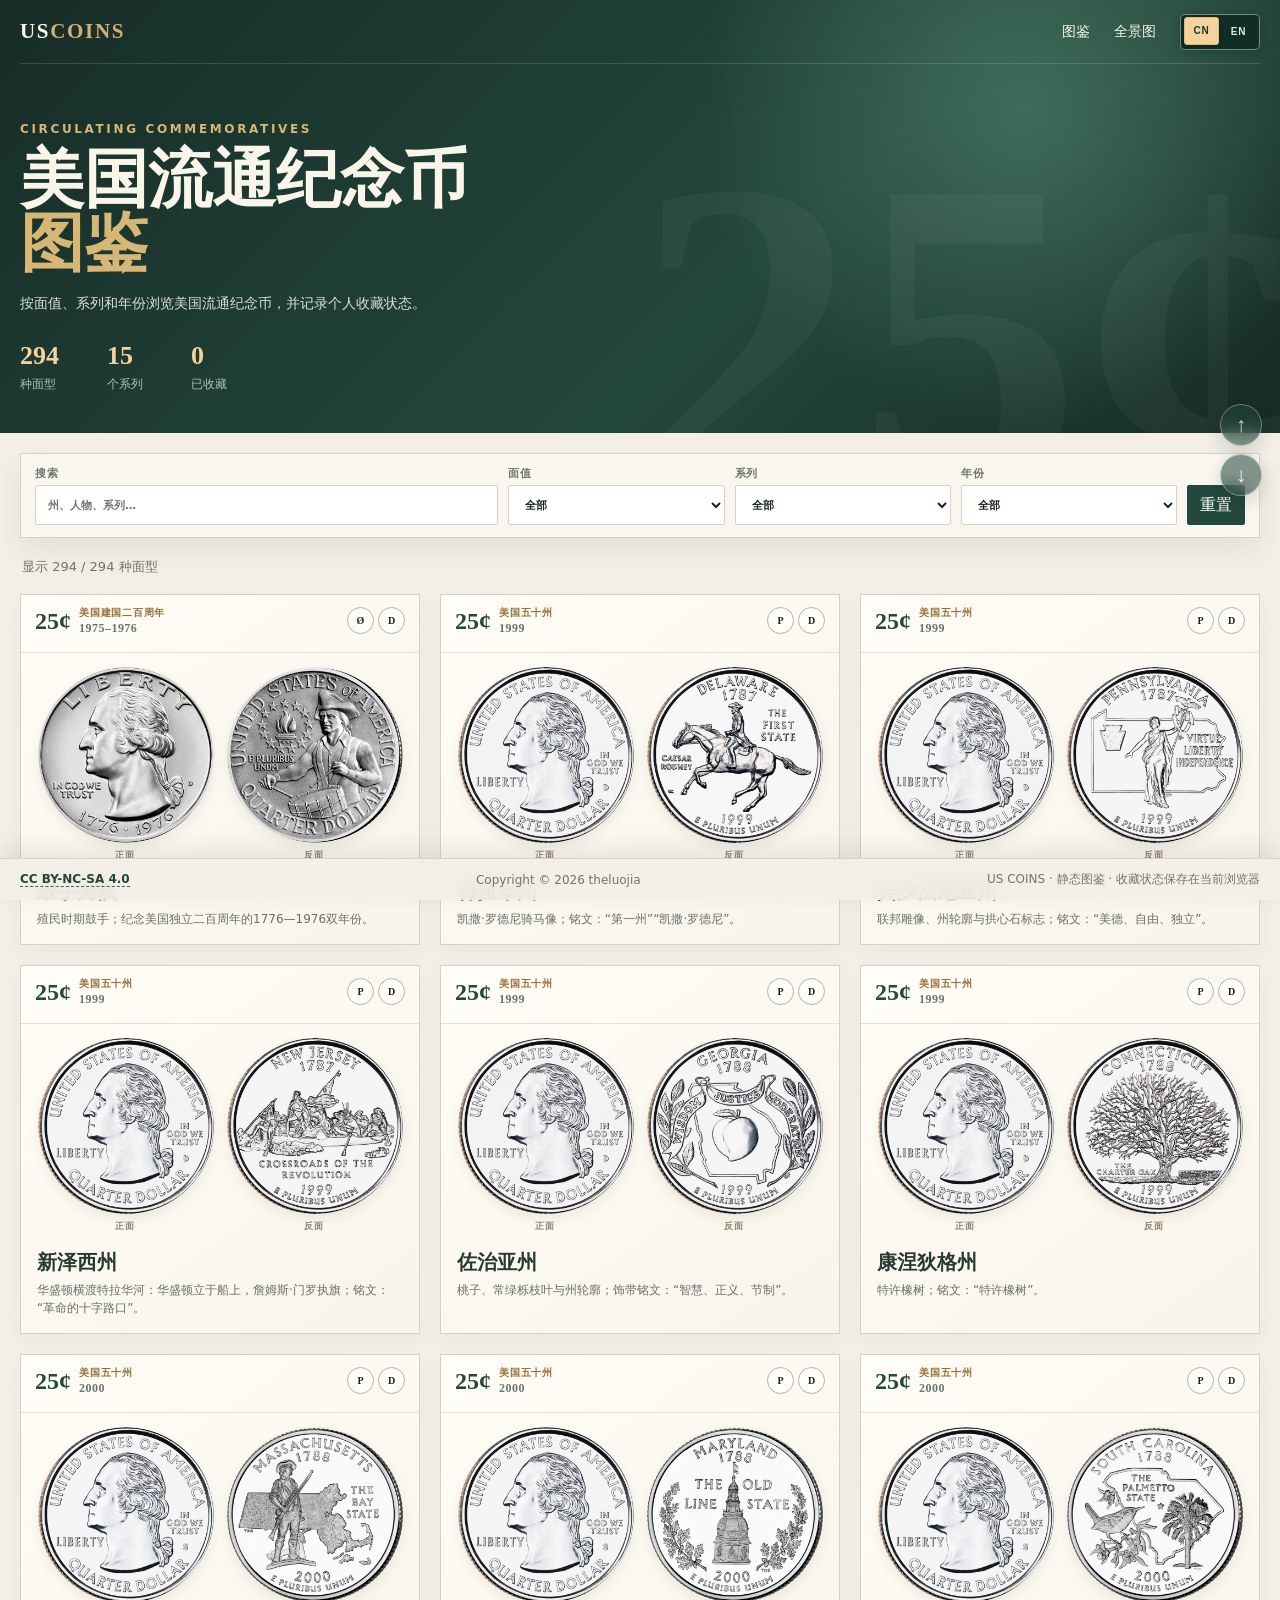
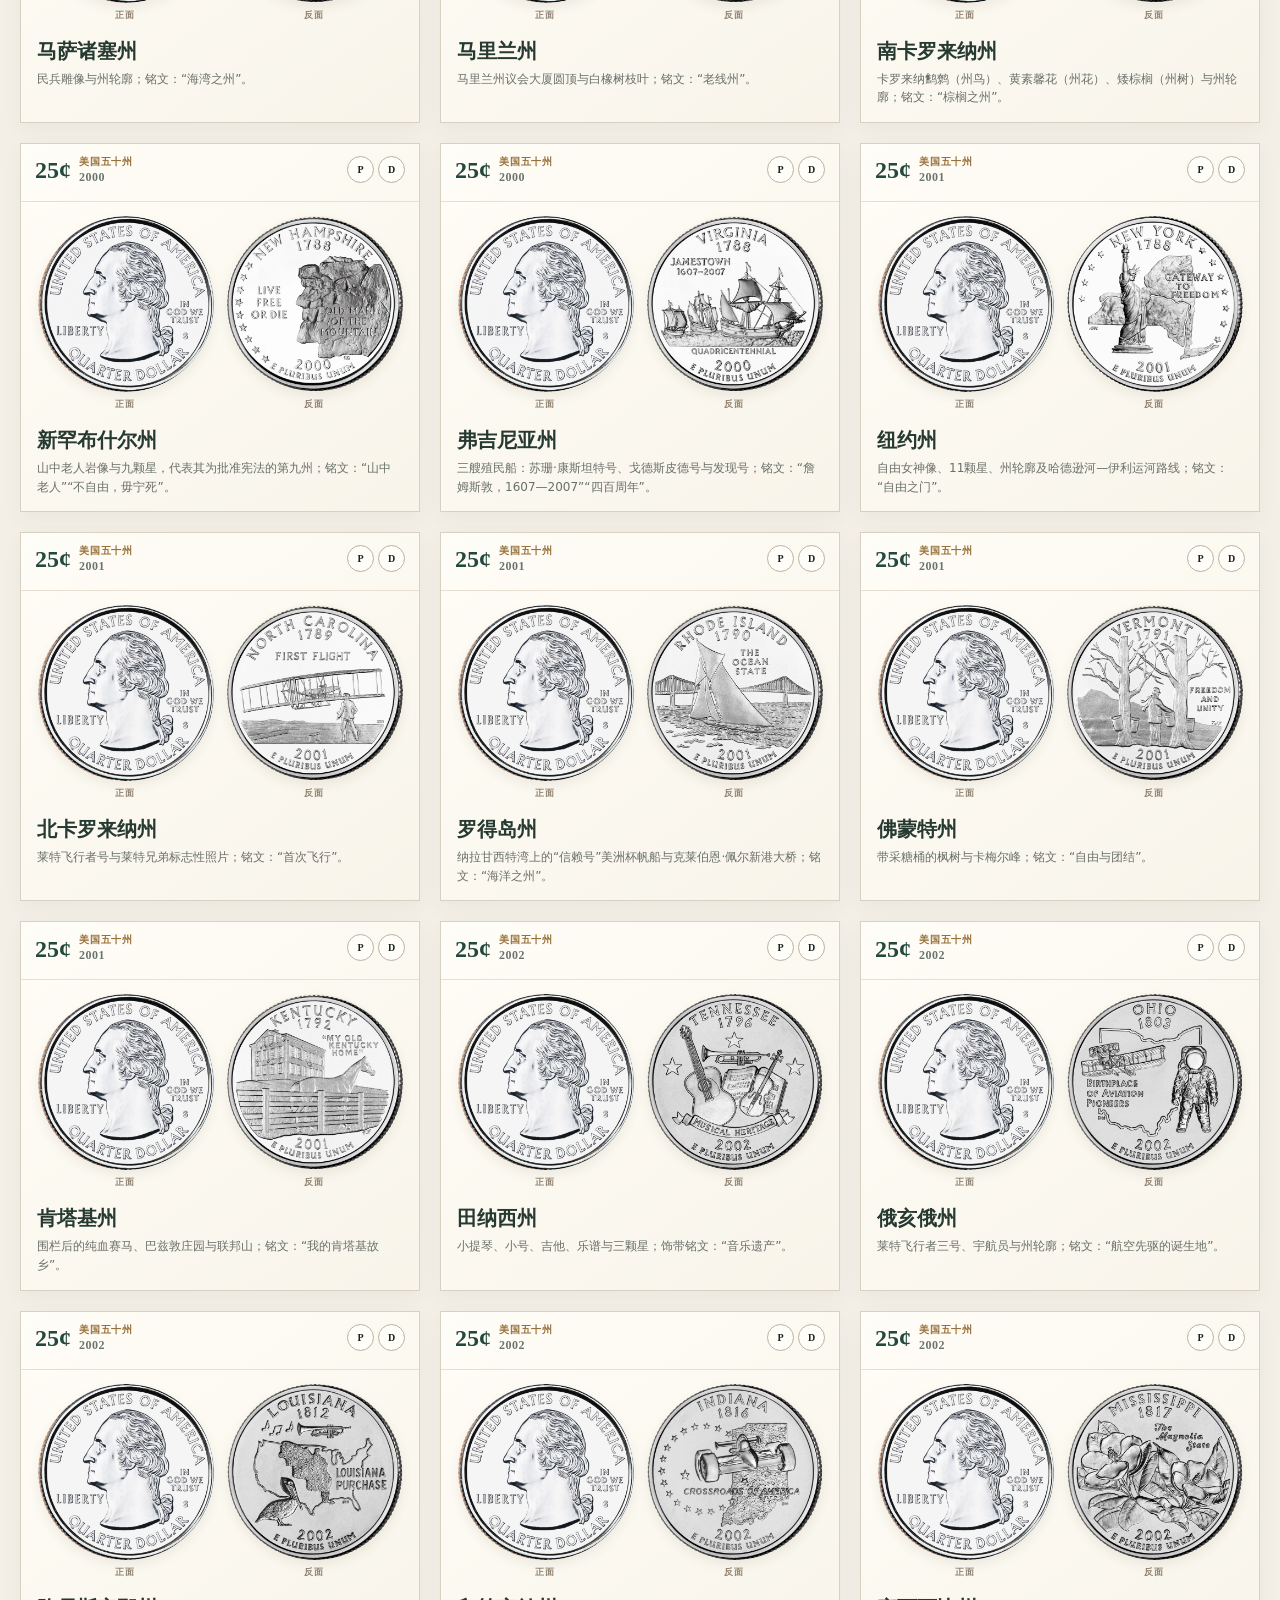
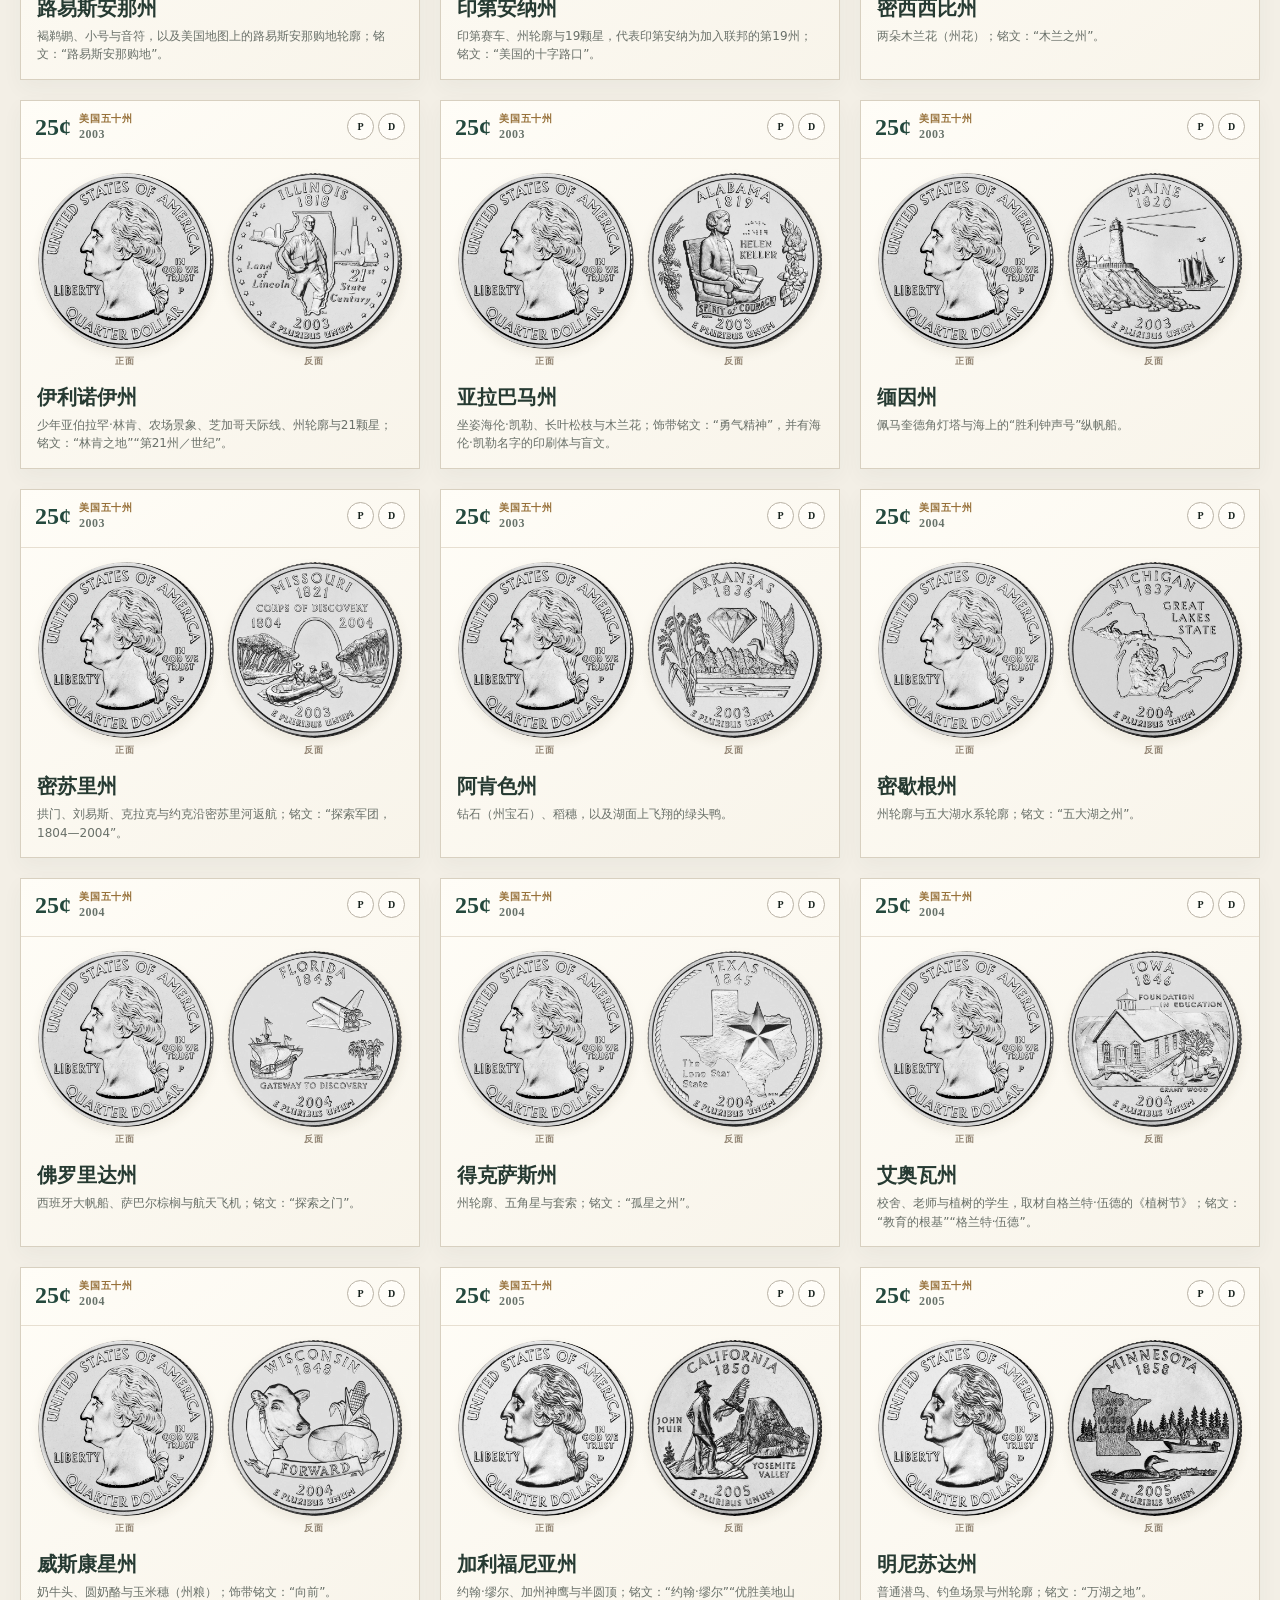
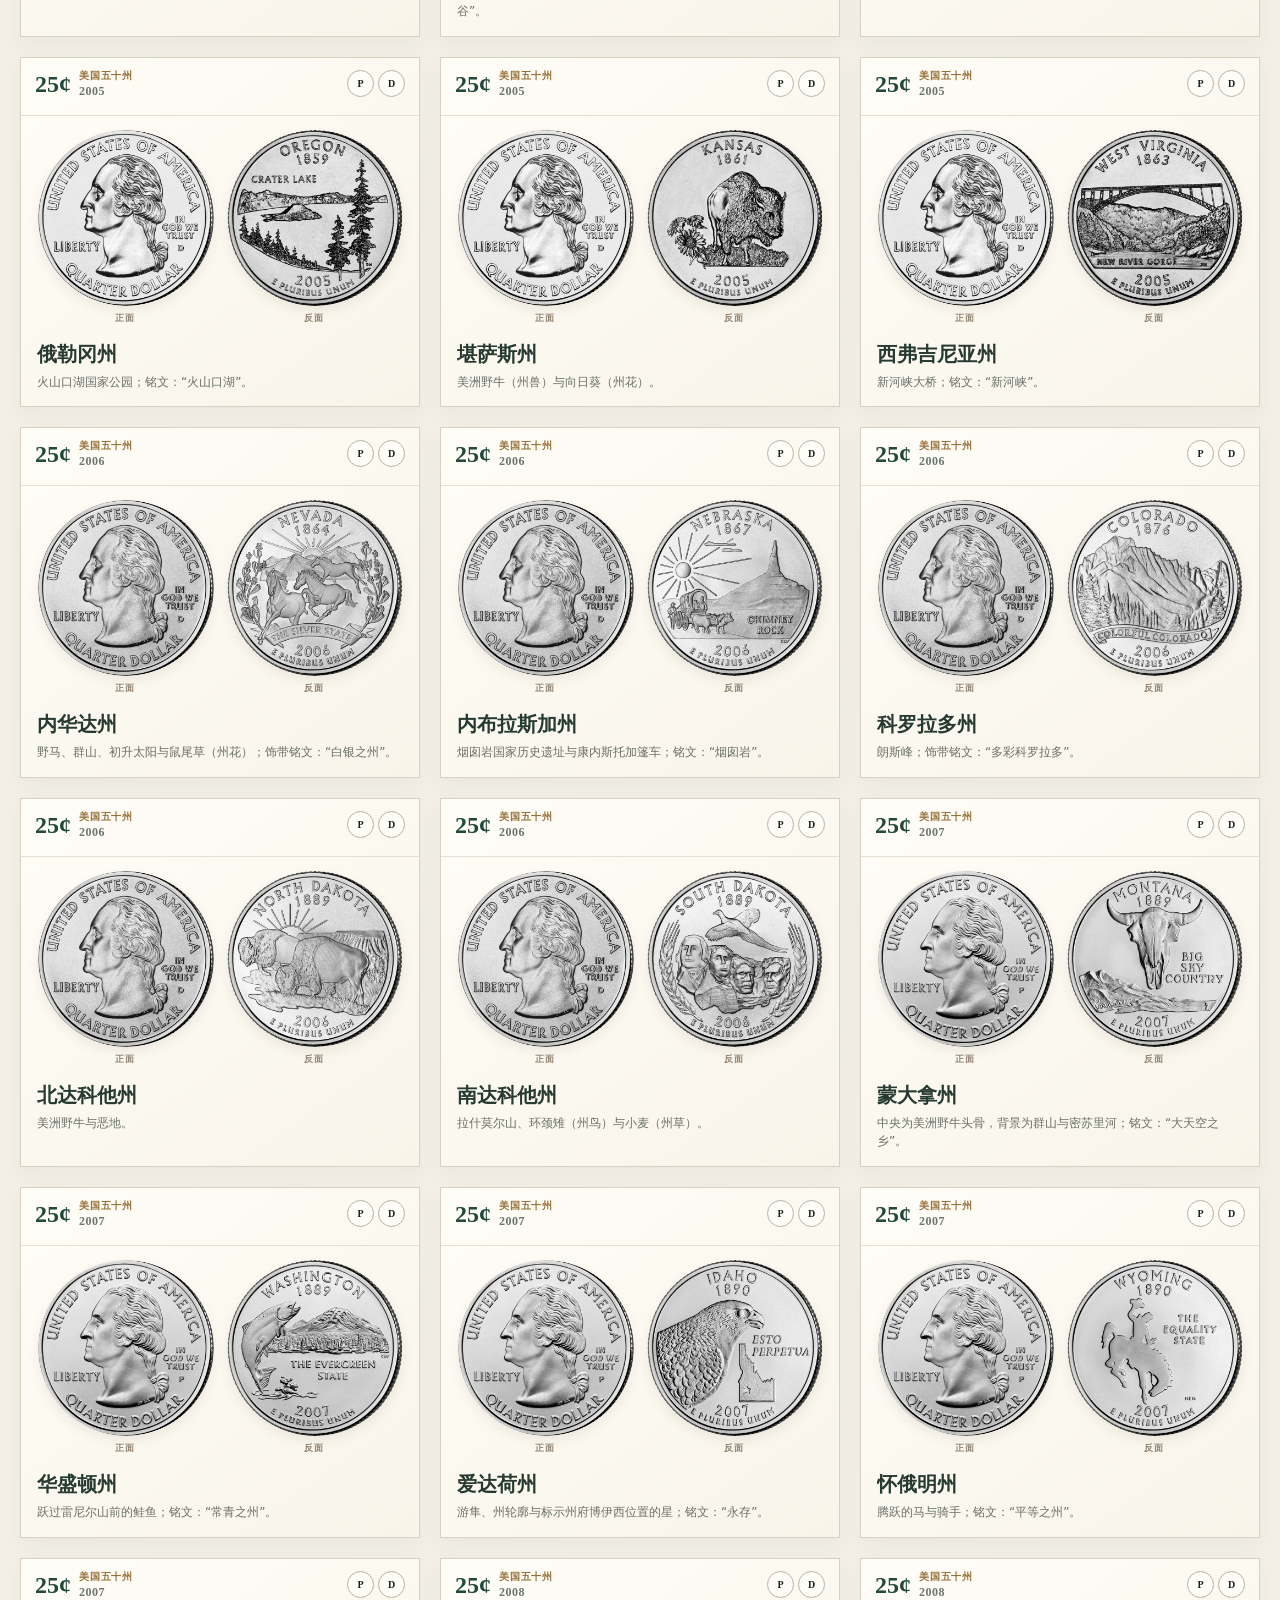
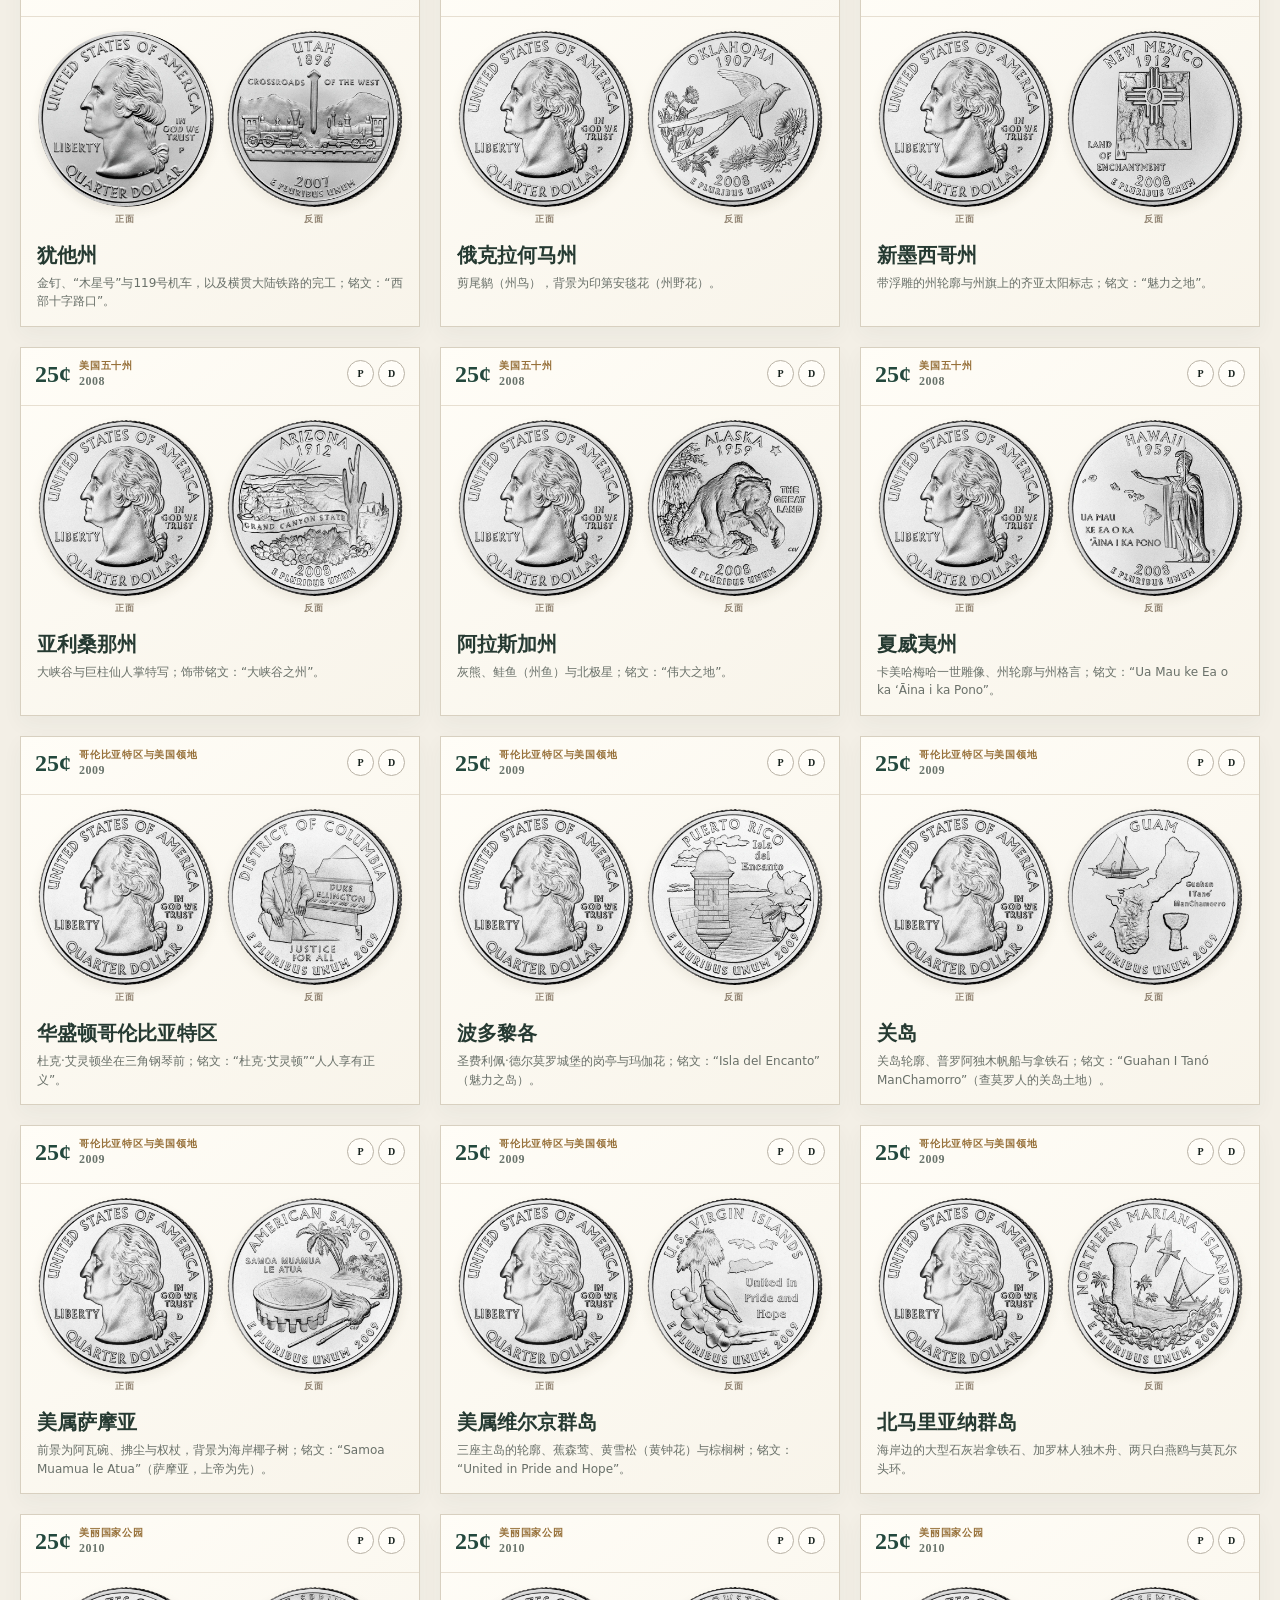
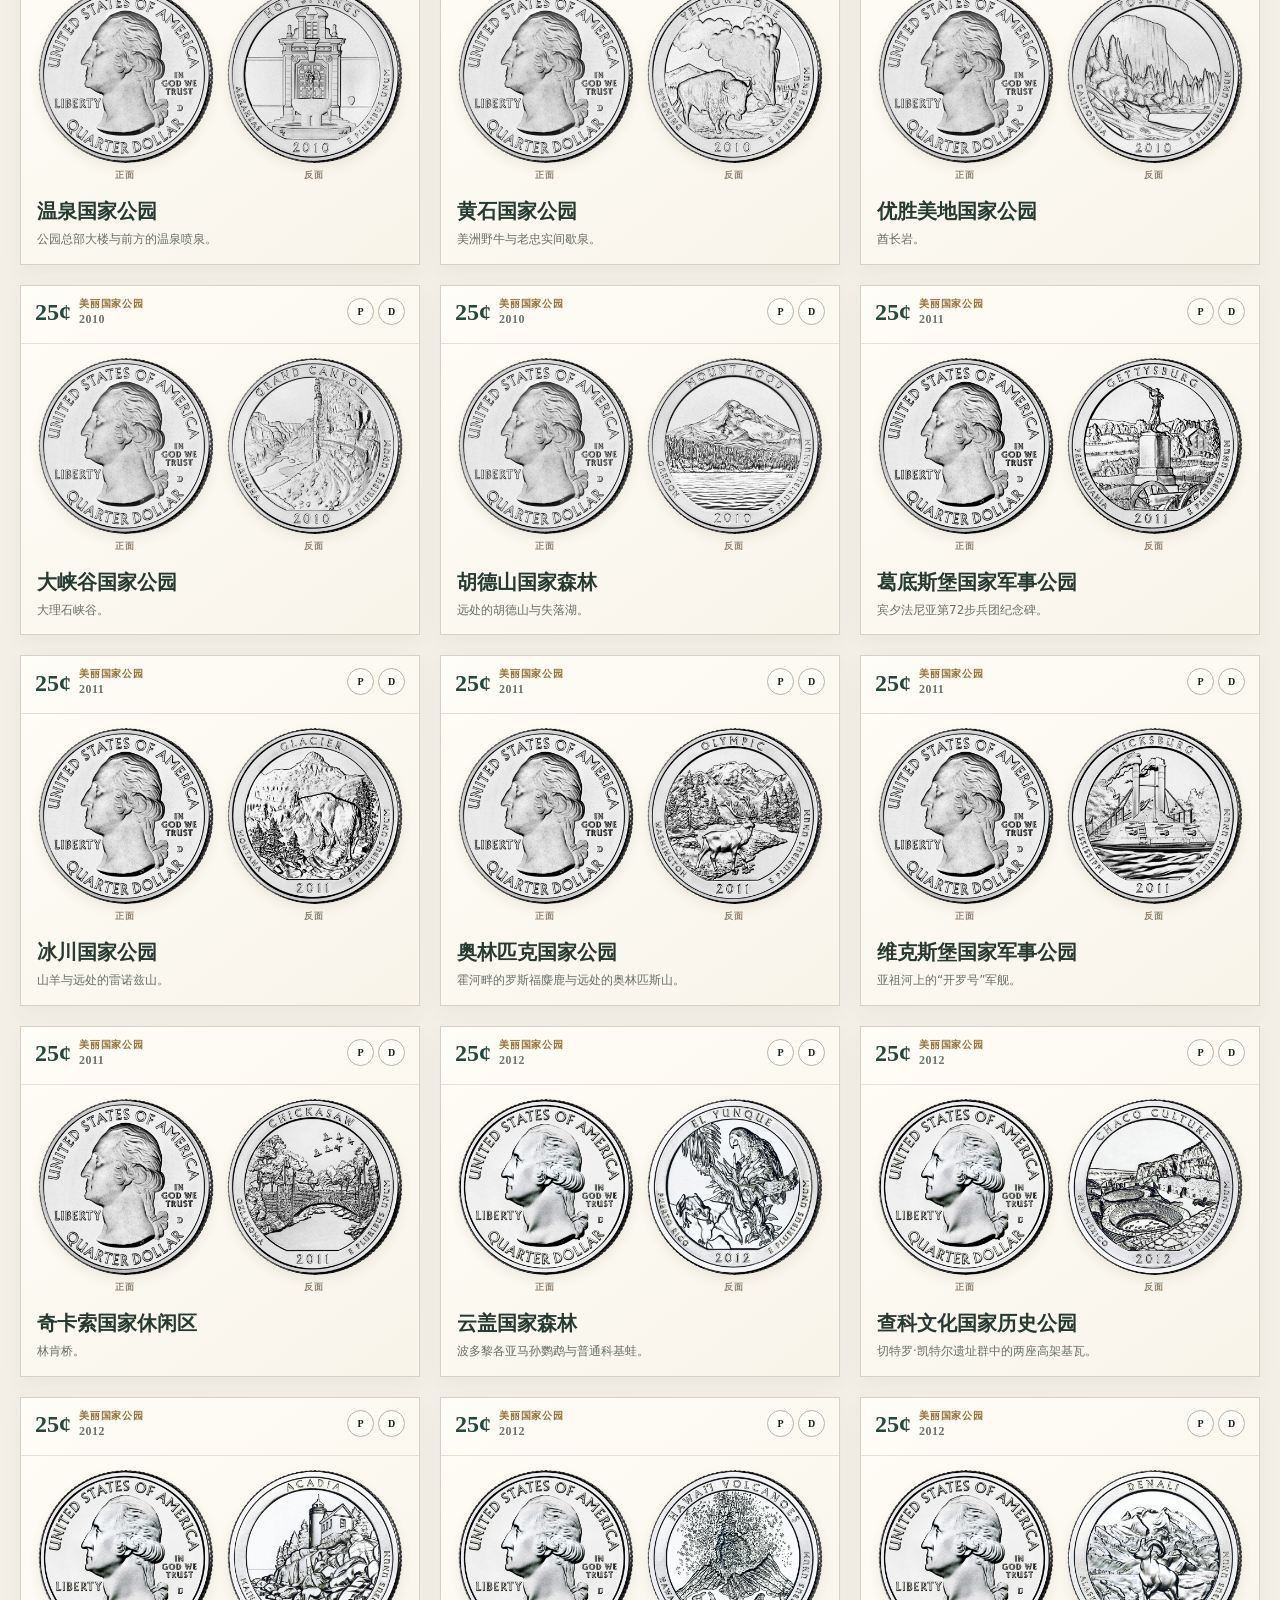
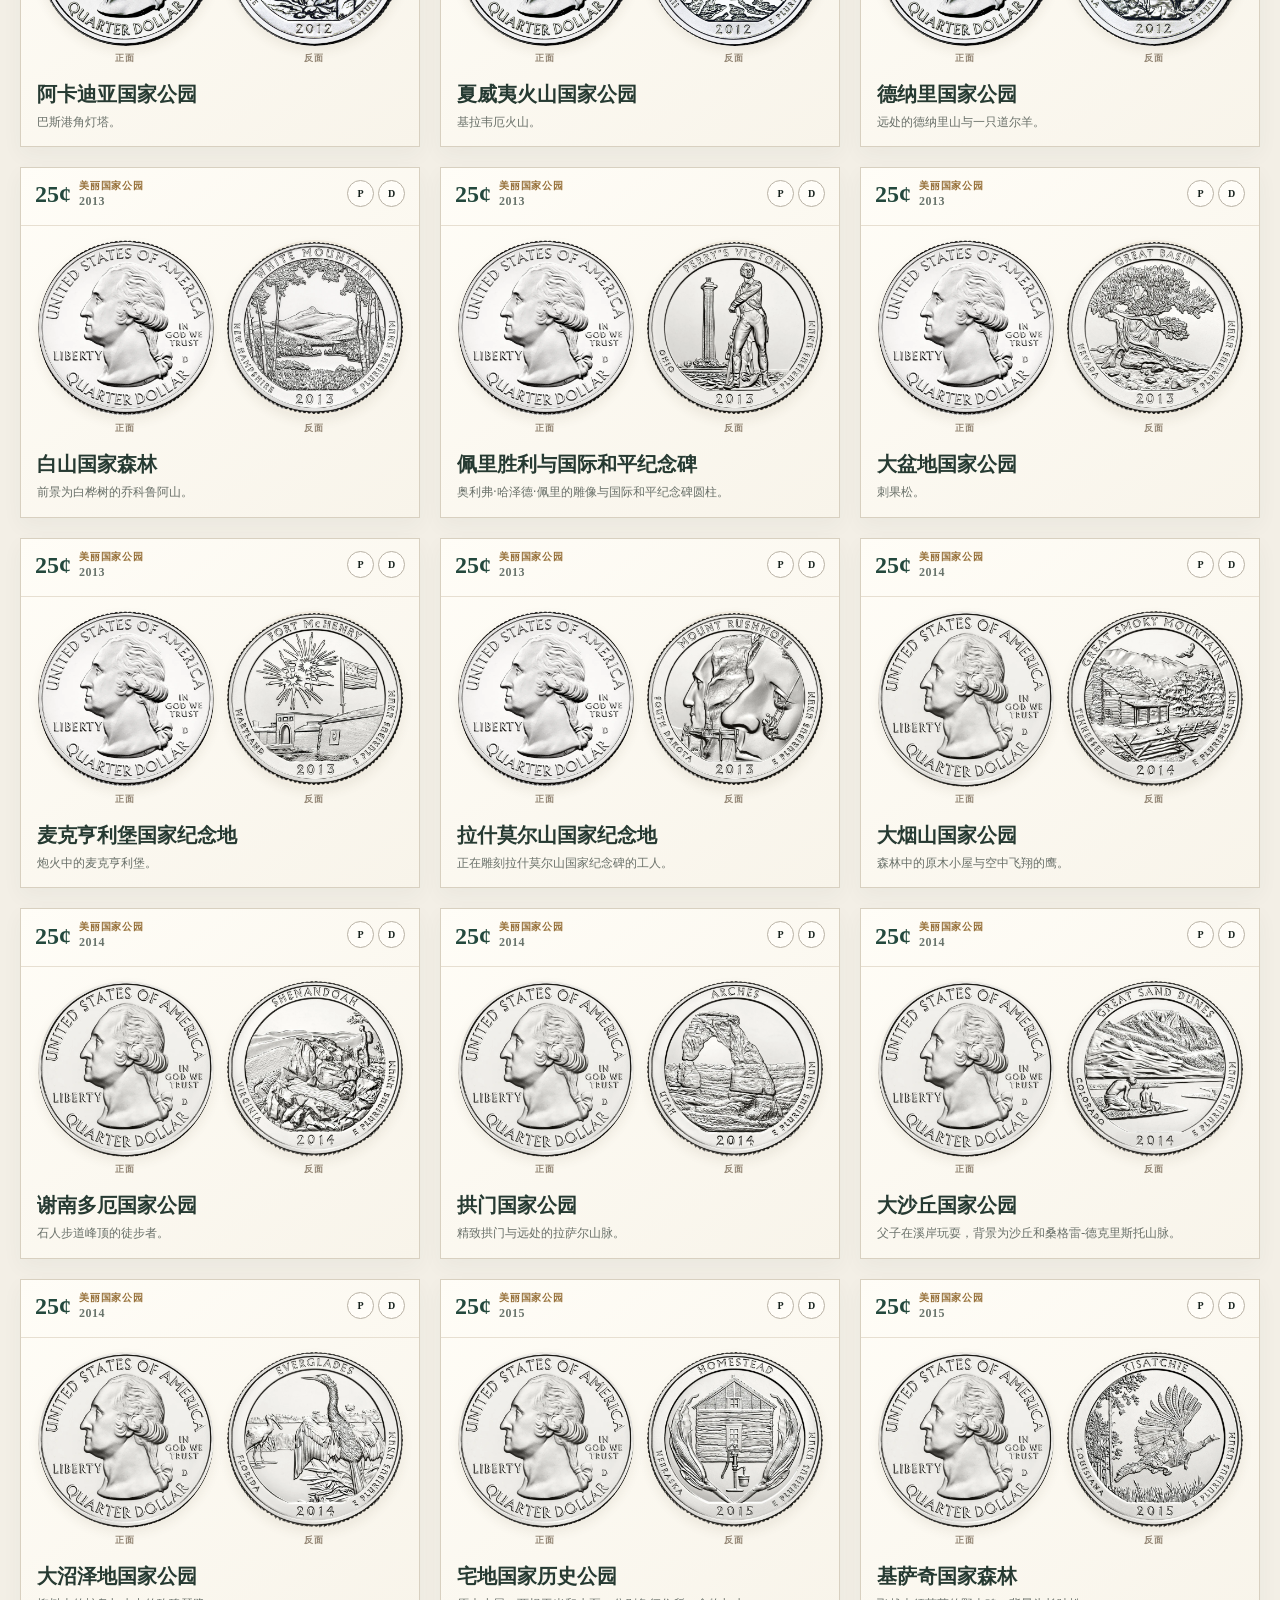
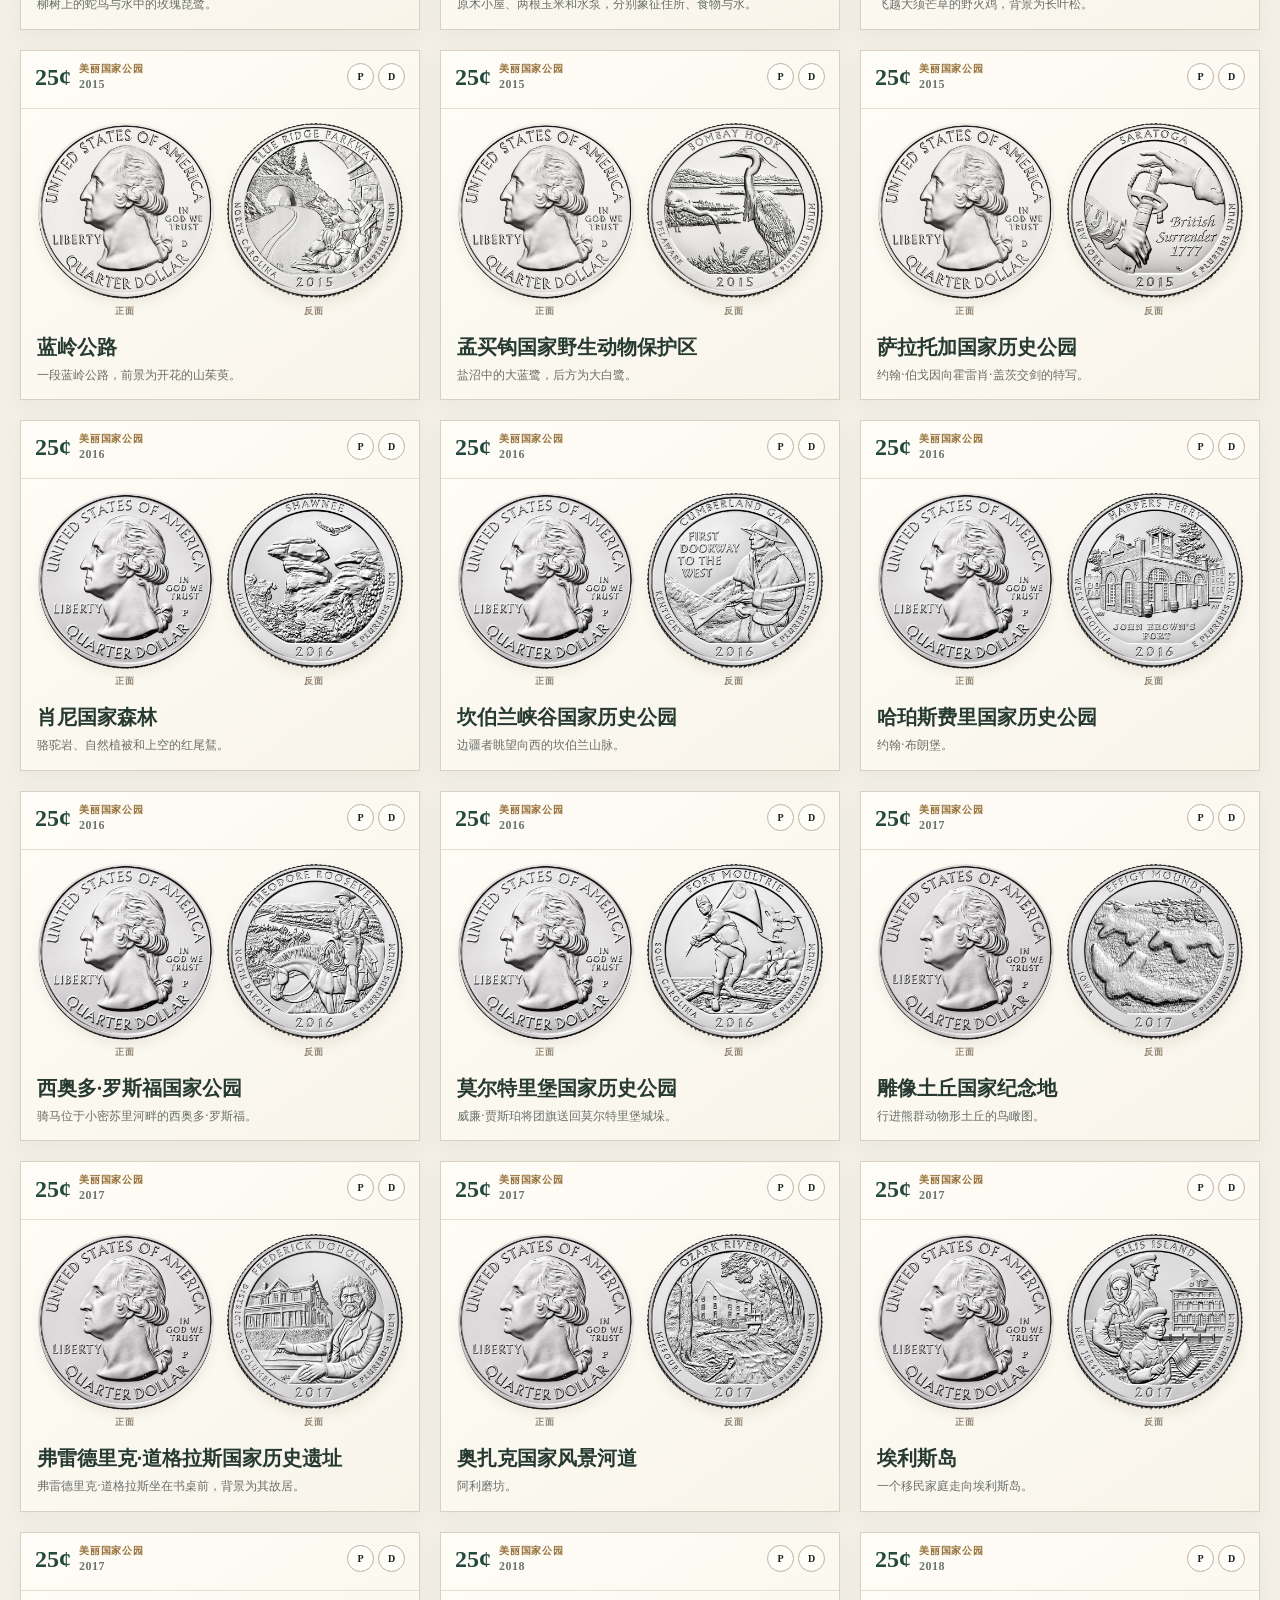
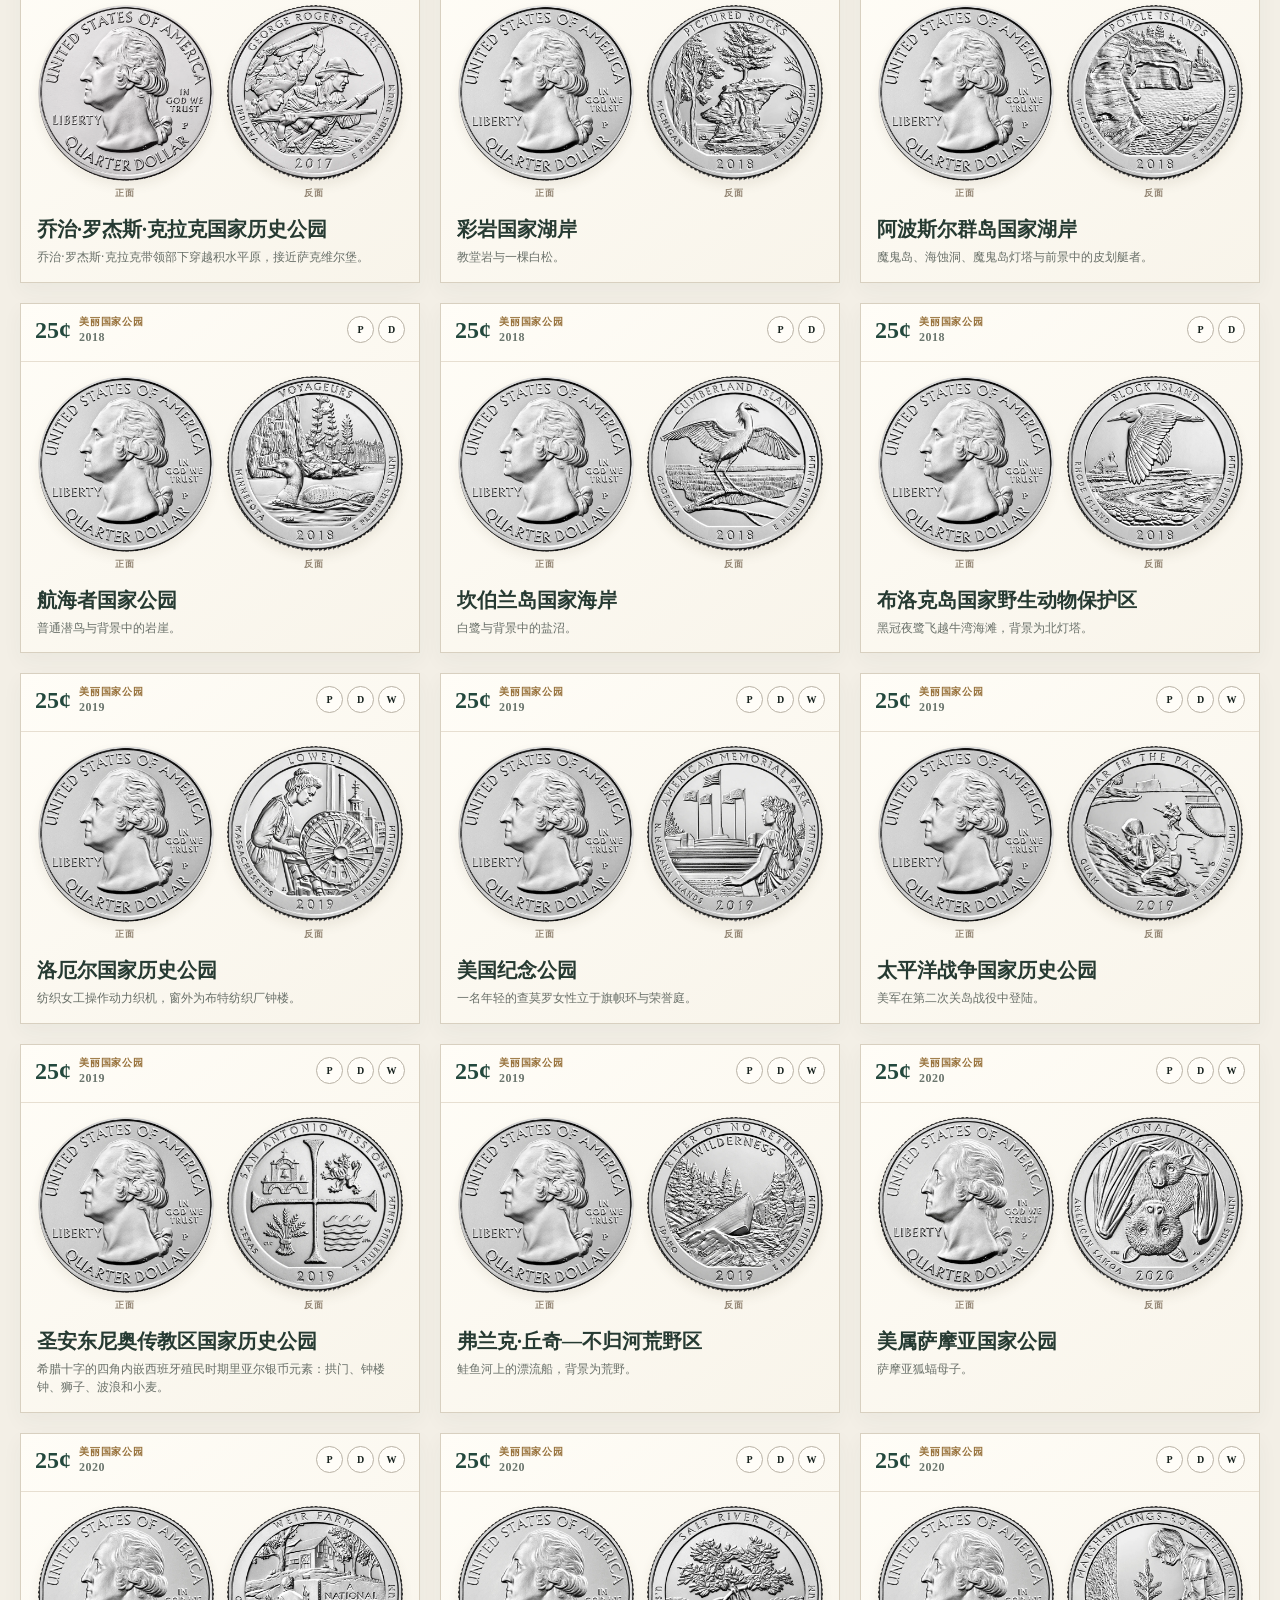
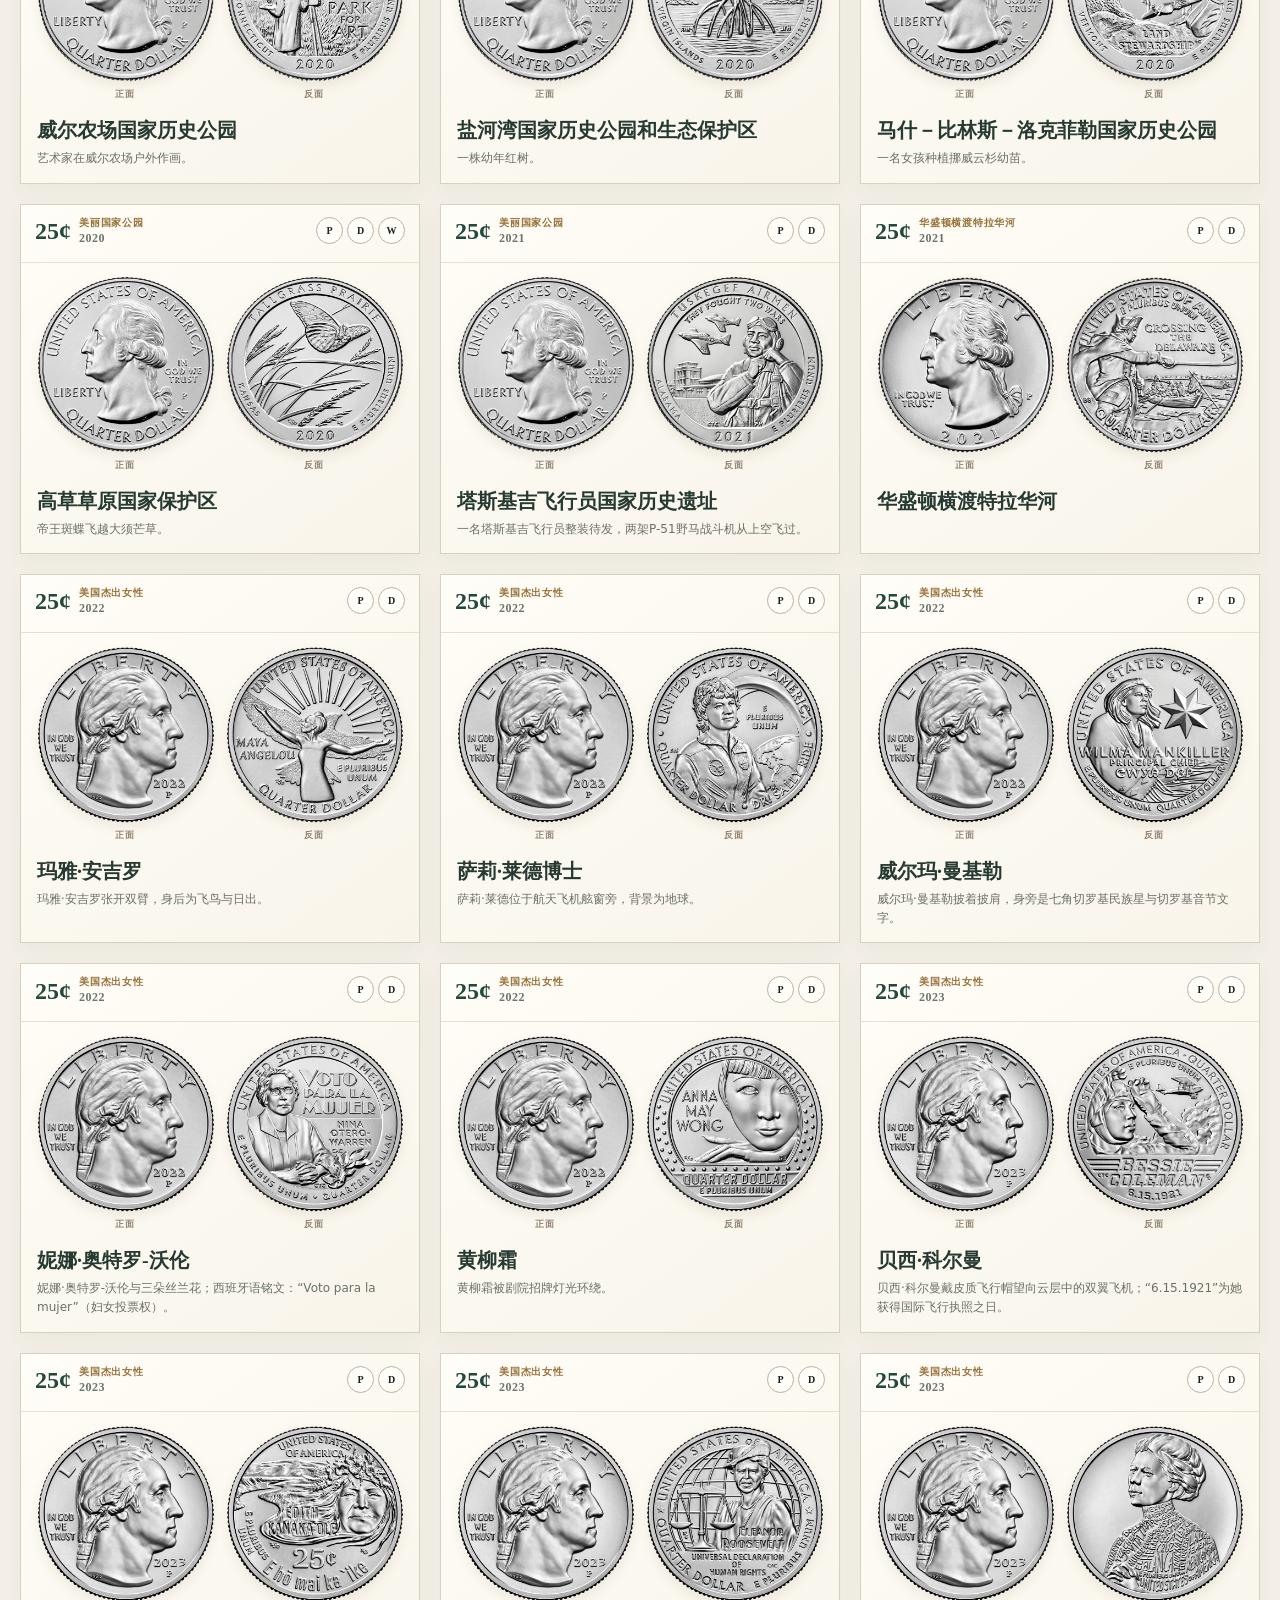
==== commit d6322cb0: "minor changes again" ====
--- a/index.html
+++ b/index.html
@@ -58,11 +58,12 @@
   </nav>
 
   <footer class="site-footer" id="siteFooter"><div class="wrap footer-inner"><a class="license-link" rel="license noopener" href="https://creativecommons.org/licenses/by-nc-sa/4.0/deed.zh-hans" target="_blank">CC BY-NC-SA 4.0</a><span>Copyright © 2026<span id="copyrightYears"></span> theluojia</span><span data-i18n="footerNote">US COINS · 静态图鉴 · 收藏状态保存在当前浏览器</span></div></footer>
+  <script src="js/i18n.js?v=20261113a"></script>
   <script src="js/translations.js?v=20261113a"></script>
   <script src="js/data.js?v=20261111h"></script>
   <script src="js/coin-images.js?v=20261112f"></script>
   <script src="js/descriptions.js?v=20261113a"></script>
-  <script src="js/app.js?v=20261113a"></script>
+  <script src="js/app.js?v=20261113b"></script>
   <script>
     (function () {
       var currentYear = new Date().getFullYear();
--- a/css/styles.css
+++ b/css/styles.css
@@ -46,6 +46,6 @@
 /* Bilingual catalog cards. */
 .nav{gap:24px}.nav .brand{margin-right:auto}.language-switch{display:flex;gap:2px;padding:3px;border:1px solid #ffffff70;border-radius:5px;background:#102d26;box-shadow:0 2px 10px #08161138}.language-switch button{min-width:35px;height:28px;padding:0 7px;border:1px solid transparent;border-radius:3px;background:transparent;color:#dce8e2;font:800 10px/1 Inter,"Noto Sans SC",sans-serif;letter-spacing:.08em;cursor:pointer;opacity:1;transition:.16s transform,.16s border-color,.16s background,.16s color}.language-switch button.active{border-color:#e1bd78;background:#f4d49c;color:#18372f;box-shadow:0 1px 4px #0004;transform:translateY(-1px)}.language-switch button:focus-visible{outline:2px solid #f2d39c;outline-offset:2px}
 .coin-grid{gap:20px}.coin-card{display:flex;min-height:0;flex-direction:column;border-color:#d8d0c0;background:linear-gradient(145deg,#fffdf7,#f8f4ea)}.coin-card:hover{border-color:#cdb37f}.card-top{min-height:58px;padding:12px 14px 9px;align-items:flex-start;border-bottom:1px solid #e7dfd1}.card-meta{display:grid;grid-template-columns:auto 1fr;column-gap:8px;row-gap:2px;min-width:0}.denom{grid-row:span 2;align-self:center;font:700 24px/1 Georgia,serif;color:var(--green)}.series-name{min-width:0;margin:0;color:#97713a;font-size:10px;font-weight:800;letter-spacing:.075em;line-height:1.2;text-transform:uppercase;white-space:nowrap;overflow:hidden;text-overflow:ellipsis}.year{color:#69746c;font:700 12px/1.2 Georgia,serif;letter-spacing:.04em}.mints{display:flex;align-items:center;justify-content:flex-end;gap:4px;margin-left:10px;flex:0 0 auto}.mints button{width:27px;height:27px;border:1px solid #b9b2a5;border-radius:50%;background:#fffdf8;color:var(--ink);font:700 10px Georgia,serif;cursor:pointer;transition:.15s background,.15s color,.15s border-color}.mints button:hover{border-color:var(--green)}.mints button.owned{background:var(--green);border-color:var(--green);color:#fff;box-shadow:inset 0 0 0 2px #fff7}
-.faces{flex:0 0 auto;gap:12px;padding:14px 16px 8px}.coin-image{max-width:176px;background:radial-gradient(circle,#fff 0,#f1ebdf 70%,#ddd3c1 100%);box-shadow:0 5px 11px #493d2914}.faces figcaption{font-size:9px;font-weight:700;letter-spacing:.12em;color:#908270;margin-top:6px}.card-body{display:block;min-height:86px;padding:9px 16px 15px}.card-body h3{margin:0;color:#263a32;font:700 20px/1.2 Georgia,"Noto Serif SC",serif;overflow:hidden;display:-webkit-box;-webkit-box-orient:vertical;-webkit-line-clamp:2}.description{margin:7px 0 0;color:#697069;font-size:12px;line-height:1.55;display:-webkit-box;-webkit-box-orient:vertical;-webkit-line-clamp:3;overflow:hidden}.description[hidden]{display:none}.coin-card:has(.description:not([hidden])) .card-body{min-height:126px}
+.faces{flex:0 0 auto;gap:12px;padding:14px 16px 8px}.coin-image{max-width:176px;background:radial-gradient(circle,#fff 0,#f1ebdf 70%,#ddd3c1 100%);box-shadow:0 5px 11px #493d2914}.faces figcaption{font-size:9px;font-weight:700;letter-spacing:.12em;color:#908270;margin-top:6px}.card-body{display:block;min-height:0;padding:9px 16px 15px}.card-body h3{margin:0;color:#263a32;font:700 20px/1.2 Georgia,"Noto Serif SC",serif;overflow:hidden;display:-webkit-box;-webkit-box-orient:vertical;-webkit-line-clamp:2}.description{margin:7px 0 0;color:#697069;font-size:12px;line-height:1.55;display:-webkit-box;-webkit-box-orient:vertical;-webkit-line-clamp:3;overflow:hidden}.description[hidden]{display:none}.coin-card:has(.description:not([hidden])) .card-body{min-height:0}
 @media(max-width:1000px){.language-switch{margin-left:0}.coin-grid{gap:14px}.faces{padding-left:12px;padding-right:12px}.card-body{padding-left:14px;padding-right:14px}}
-@media(max-width:680px){.nav{gap:10px}.nav .brand{font-size:18px}.nav .panorama-link{margin-left:0}.language-switch{gap:0;padding:2px}.language-switch button{width:25px;height:25px;font-size:14px}.coin-card{min-height:0}.card-top{min-height:55px;padding:10px 12px 8px}.denom{font-size:23px}.series-name{font-size:9px}.faces{padding:12px 20px 7px;gap:14px}.card-body{min-height:78px;padding:8px 14px 14px}.card-body h3{font-size:20px}.description{font-size:12px;line-height:1.52}.coin-card:has(.description:not([hidden])) .card-body{min-height:115px}}
+@media(max-width:680px){.nav{gap:10px}.nav .brand{font-size:18px}.nav .panorama-link{margin-left:0}.language-switch{gap:0;padding:2px}.language-switch button{width:25px;height:25px;font-size:14px}.coin-card{min-height:0}.card-top{min-height:55px;padding:10px 12px 8px}.denom{font-size:23px}.series-name{font-size:9px}.faces{padding:12px 20px 7px;gap:14px}.card-body{min-height:0;padding:8px 14px 14px}.card-body h3{font-size:20px}.description{font-size:12px;line-height:1.52}.coin-card:has(.description:not([hidden])) .card-body{min-height:0}}
